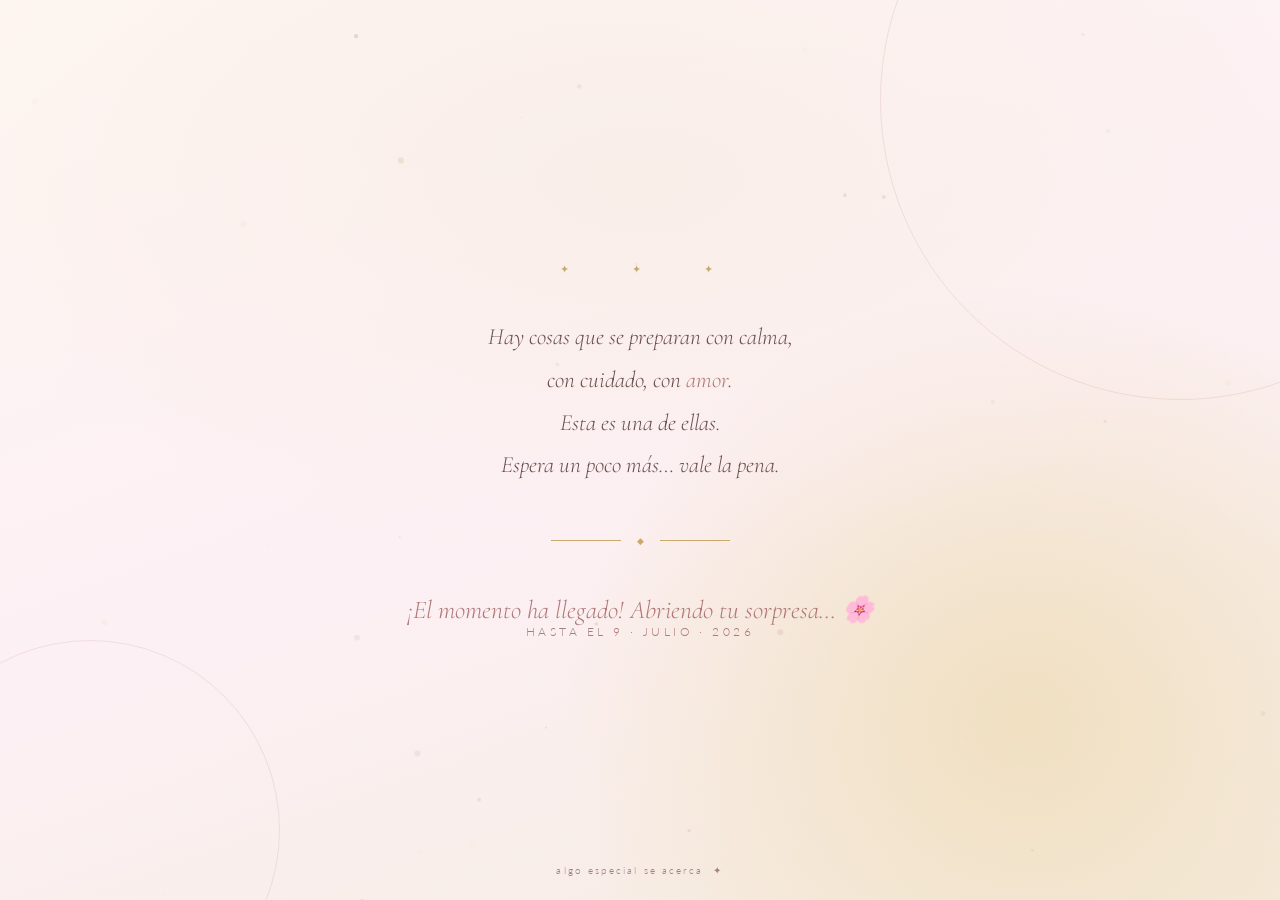
==== index.html @ 158ffb10 "fix: resolve merge conflict, keep new index" ====
<!DOCTYPE html>
<html lang="es">
<head>
  <meta charset="UTF-8"/>
  <meta name="viewport" content="width=device-width, initial-scale=1.0"/>
  <title>Pronto... 🌸</title>
  <link rel="icon" href="data:image/svg+xml,<svg xmlns='http://www.w3.org/2000/svg' viewBox='0 0 100 100'><text y='.9em' font-size='90'>🌸</text></svg>"/>
  <link href="https://fonts.googleapis.com/css2?family=Cormorant+Garamond:ital,wght@0,300;0,400;1,300;1,400&family=Playfair+Display:ital,wght@0,400;0,700;1,400&family=Lato:wght@300;400&display=swap" rel="stylesheet"/>
  <style>
    :root {
      --rose:      #d4a5a5;
      --rose-deep: #b07878;
      --gold:      #c9a96e;
      --gold-light:#f0dfc0;
      --cream:     #fdf8f2;
      --text-dark: #2c1f1f;
      --text-mid:  #6b4f4f;
      --text-soft: #a08080;
    }

    *, *::before, *::after { box-sizing: border-box; margin: 0; padding: 0; }
    html { font-size: 16px; }

    body {
      min-height: 100vh;
      display: flex;
      flex-direction: column;
      align-items: center;
      justify-content: center;
      background:
        radial-gradient(ellipse 80% 60% at 50% 20%, #f9eee8 0%, transparent 70%),
        radial-gradient(ellipse 60% 80% at 80% 80%, #f0dfc0 0%, transparent 60%),
        linear-gradient(160deg, #fdf6f0 0%, #fdf0f5 50%, #f5ece0 100%);
      font-family: 'Lato', sans-serif;
      font-weight: 300;
      overflow: hidden;
      position: relative;
    }

    /* ── Canvas partículas ── */
    #canvas-bg {
      position: fixed;
      inset: 0;
      pointer-events: none;
      z-index: 0;
      opacity: 0.5;
    }

    /* ── Pétalos ── */
    #petals {
      position: fixed;
      inset: 0;
      pointer-events: none;
      overflow: hidden;
      z-index: 1;
    }
    .petal {
      position: absolute;
      top: -60px;
      animation: petalFall linear infinite;
      opacity: 0;
    }
    @keyframes petalFall {
      0%   { transform: translateY(0) rotate(0deg) scale(1);   opacity: 0; }
      10%  { opacity: 0.6; }
      90%  { opacity: 0.4; }
      100% { transform: translateY(110vh) rotate(540deg) scale(0.5); opacity: 0; }
    }

    /* ── Anillos decorativos ── */
    .ring {
      position: fixed;
      border-radius: 50%;
      border: 1px solid rgba(212,165,165,0.25);
      pointer-events: none;
      z-index: 1;
    }
    .ring-a { width:600px; height:600px; top:-200px; right:-200px; animation: ringDrift 9s ease-in-out infinite; }
    .ring-b { width:380px; height:380px; bottom:-120px; left:-100px; animation: ringDrift 7s ease-in-out 1s infinite reverse; }
    @keyframes ringDrift {
      0%,100% { transform: translate(0,0); }
      50%      { transform: translate(18px,-18px); }
    }

    /* ── Contenido central ── */
    .center {
      position: relative;
      z-index: 2;
      text-align: center;
      padding: 2rem;
      max-width: 680px;
    }

    /* Ornamento superior */
    .ornament {
      font-size: 0.7rem;
      letter-spacing: 0.5rem;
      color: var(--gold);
      margin-bottom: 2.5rem;
      animation: fadeUp 1s ease 0.3s both;
    }

    /* Frase introductoria */
    .intro-text {
      font-family: 'Cormorant Garamond', serif;
      font-style: italic;
      font-size: clamp(1.1rem, 2.8vw, 1.45rem);
      color: var(--text-mid);
      line-height: 1.85;
      margin-bottom: 3rem;
      animation: fadeUp 1s ease 0.6s both;
    }
    .intro-text em {
      color: var(--rose-deep);
      font-style: italic;
    }

    /* Divider */
    .divider {
      display: flex;
      align-items: center;
      justify-content: center;
      gap: 1rem;
      margin-bottom: 3rem;
      animation: fadeUp 1s ease 0.9s both;
    }
    .divider .line { display:block; width:70px; height:1px; background:var(--gold); }
    .divider .gem  { color:var(--gold); font-size:0.55rem; }

    /* Contador */
    .countdown-grid {
      display: flex;
      justify-content: center;
      gap: clamp(0.8rem, 3vw, 2rem);
      margin-bottom: 2.5rem;
      animation: fadeUp 1s ease 1s both;
      flex-wrap: wrap;
    }

    .unit {
      display: flex;
      flex-direction: column;
      align-items: center;
      gap: 0.4rem;
    }

    .unit-box {
      background: white;
      border: 1px solid rgba(212,165,165,0.4);
      border-radius: 14px;
      padding: clamp(0.8rem, 2vw, 1.2rem) clamp(1rem, 2.5vw, 1.6rem);
      min-width: clamp(70px, 14vw, 100px);
      box-shadow: 0 8px 32px rgba(180,120,100,0.1);
      position: relative;
      overflow: hidden;
    }
    .unit-box::before {
      content: '';
      position: absolute;
      inset: 0;
      background: linear-gradient(160deg, rgba(255,255,255,0.8) 0%, rgba(245,230,220,0.3) 100%);
    }

    .unit-num {
      font-family: 'Playfair Display', serif;
      font-size: clamp(2rem, 5vw, 3.2rem);
      font-weight: 700;
      color: var(--text-dark);
      line-height: 1;
      position: relative;
      z-index: 1;
      transition: transform 0.2s ease;
    }
    .unit-num.tick {
      animation: numTick 0.25s cubic-bezier(0.175,0.885,0.32,1.275);
    }
    @keyframes numTick {
      0%   { transform: translateY(-8px); opacity: 0.4; }
      100% { transform: translateY(0);    opacity: 1; }
    }

    .unit-label {
      font-size: 0.62rem;
      letter-spacing: 0.22em;
      text-transform: uppercase;
      color: var(--text-soft);
    }

    /* Separador : */
    .sep {
      font-family: 'Playfair Display', serif;
      font-size: 2.5rem;
      color: var(--rose);
      align-self: flex-start;
      padding-top: clamp(0.8rem, 2vw, 1.1rem);
      animation: sepPulse 1s ease-in-out infinite;
    }
    @keyframes sepPulse {
      0%,100% { opacity: 1; }
      50%      { opacity: 0.25; }
    }

    /* Fecha destino */
    .target-date {
      font-family: 'Lato', sans-serif;
      font-size: 0.72rem;
      letter-spacing: 0.3em;
      text-transform: uppercase;
      color: var(--text-soft);
      animation: fadeUp 1s ease 1.2s both;
    }
    .target-date span {
      color: var(--rose-deep);
    }

    /* Mensaje cuando llega el día */
    .arrived-msg {
      display: none;
      font-family: 'Cormorant Garamond', serif;
      font-size: 1.6rem;
      font-style: italic;
      color: var(--rose-deep);
      animation: fadeUp 0.8s ease both;
    }

    @keyframes fadeUp {
      from { opacity: 0; transform: translateY(24px); }
      to   { opacity: 1; transform: translateY(0); }
    }

    /* Footer mínimo */
    .page-footer {
      position: fixed;
      bottom: 1.5rem;
      left: 0; right: 0;
      text-align: center;
      font-size: 0.65rem;
      letter-spacing: 0.2em;
      color: var(--text-soft);
      z-index: 2;
    }
  </style>
</head>
<body>

  <canvas id="canvas-bg"></canvas>
  <div id="petals"></div>
  <div class="ring ring-a"></div>
  <div class="ring ring-b"></div>

  <div class="center">
    <p class="ornament">✦ &nbsp; &nbsp; ✦ &nbsp; &nbsp; ✦</p>

    <p class="intro-text">
      Hay cosas que se preparan con calma,<br/>
      con cuidado, con <em>amor</em>.<br/>
      Esta es una de ellas.<br/>
      Espera un poco más… vale la pena.
    </p>

    <div class="divider">
      <span class="line"></span>
      <span class="gem">◆</span>
      <span class="line"></span>
    </div>

    <div class="countdown-grid" id="countdownGrid">
      <div class="unit">
        <div class="unit-box"><div class="unit-num" id="cd-days">--</div></div>
        <span class="unit-label">Días</span>
      </div>
      <span class="sep">:</span>
      <div class="unit">
        <div class="unit-box"><div class="unit-num" id="cd-hours">--</div></div>
        <span class="unit-label">Horas</span>
      </div>
      <span class="sep">:</span>
      <div class="unit">
        <div class="unit-box"><div class="unit-num" id="cd-mins">--</div></div>
        <span class="unit-label">Minutos</span>
      </div>
      <span class="sep">:</span>
      <div class="unit">
        <div class="unit-box"><div class="unit-num" id="cd-secs">--</div></div>
        <span class="unit-label">Segundos</span>
      </div>
    </div>

    <p class="arrived-msg" id="arrivedMsg">
      ¡El momento ha llegado! Abriendo tu sorpresa… 🌸
    </p>

    <p class="target-date">Hasta el <span>9 · Julio · 2026</span></p>
  </div>

  <p class="page-footer">algo especial se acerca &nbsp;✦</p>

  <script>
    // ── Partículas canvas ──
    (function() {
      const c = document.getElementById('canvas-bg');
      const ctx = c.getContext('2d');
      let W, H, pts = [];
      function resize() { W = c.width = innerWidth; H = c.height = innerHeight; }
      resize();
      window.addEventListener('resize', resize);
      const cols = ['#d4a5a5','#c9a96e','#f5e6e6','#f0dfc0','#b07878'];
      for (let i = 0; i < 70; i++) pts.push({
        x: Math.random()*1920, y: Math.random()*1080,
        r: 1+Math.random()*2.5, dx:(Math.random()-.5)*.35, dy:(Math.random()-.5)*.35,
        a: .15+Math.random()*.4, col: cols[Math.floor(Math.random()*cols.length)]
      });
      function draw() {
        ctx.clearRect(0,0,W,H);
        pts.forEach(p => {
          ctx.beginPath(); ctx.arc(p.x,p.y,p.r,0,Math.PI*2);
          ctx.fillStyle=p.col; ctx.globalAlpha=p.a; ctx.fill();
          p.x+=p.dx; p.y+=p.dy;
          if(p.x<0||p.x>W) p.dx*=-1;
          if(p.y<0||p.y>H) p.dy*=-1;
        });
        ctx.globalAlpha=1;
        requestAnimationFrame(draw);
      }
      draw();
    })();

    // ── Pétalos ──
    (function() {
      const emojis = ['🌸','🌺','✿','❀','🌷','💮'];
      const cont = document.getElementById('petals');
      function spawn() {
        const el = document.createElement('span');
        el.className = 'petal';
        el.textContent = emojis[Math.floor(Math.random()*emojis.length)];
        el.style.left = Math.random()*100+'vw';
        el.style.fontSize = (.7+Math.random()*1.1)+'rem';
        const dur = 7+Math.random()*7;
        el.style.animationDuration = dur+'s';
        el.style.animationDelay = Math.random()*3+'s';
        cont.appendChild(el);
        setTimeout(()=>el.remove(),(dur+3)*1000);
      }
      for(let i=0;i<10;i++) setTimeout(spawn, i*400);
      setInterval(spawn, 1100);
    })();

    // ── Countdown ──
    const TARGET = new Date('2026-07-09T00:00:00');

    function pad(n) { return String(n).padStart(2,'0'); }

    function tick(id, val) {
      const el = document.getElementById(id);
      const newVal = pad(val);
      if (el.textContent !== newVal) {
        el.textContent = newVal;
        el.classList.remove('tick');
        void el.offsetWidth; // reflow
        el.classList.add('tick');
      }
    }

    function updateCountdown() {
      const now  = new Date();
      const diff = TARGET - now;

      if (diff <= 0) {
        // ¡Llegó el día! Mostrar mensaje y redirigir
        document.getElementById('countdownGrid').style.display = 'none';
        const msg = document.getElementById('arrivedMsg');
        msg.style.display = 'block';
        setTimeout(() => {
          window.location.href = 'index.html';
        }, 2800);
        return;
      }

      const days  = Math.floor(diff / 86400000);
      const hours = Math.floor((diff % 86400000) / 3600000);
      const mins  = Math.floor((diff % 3600000) / 60000);
      const secs  = Math.floor((diff % 60000) / 1000);

      tick('cd-days',  days);
      tick('cd-hours', hours);
      tick('cd-mins',  mins);
      tick('cd-secs',  secs);
    }

    updateCountdown();
    setInterval(updateCountdown, 1000);
  </script>
</body>
</html>
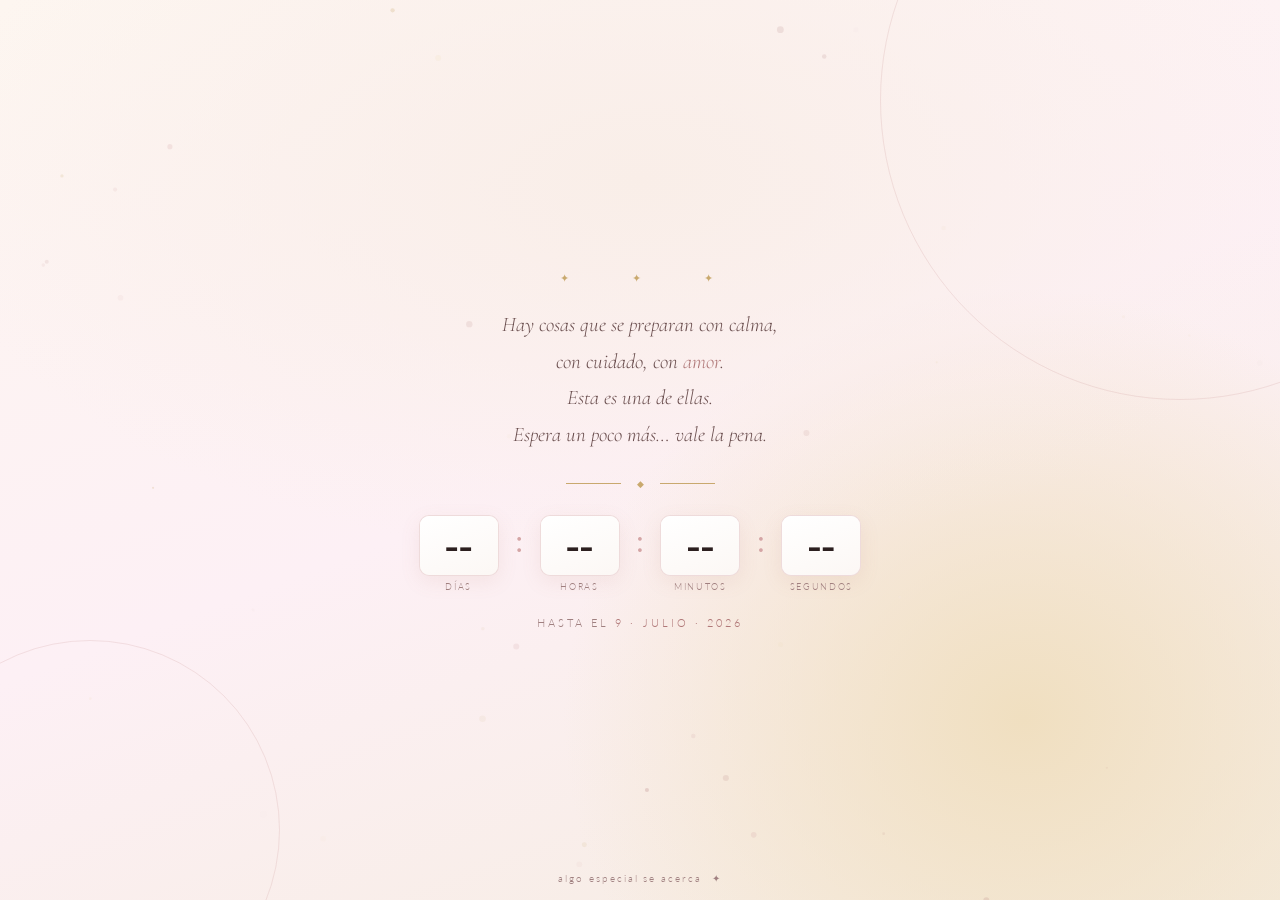
==== commit 9df727ca: "Todo correcto, resetamos contador hasta ese dia" ====
--- a/index.html
+++ b/index.html
@@ -82,13 +82,154 @@
       50%      { transform: translate(18px,-18px); }
     }
 
+    /* ── Overlay de transición delicada ── */
+    #transition-overlay {
+      position: fixed;
+      inset: 0;
+      z-index: 999;
+      pointer-events: none;
+      display: flex;
+      align-items: center;
+      justify-content: center;
+    }
+
+    /* Pétalos flotantes que caen suavemente al inicio */
+    #transition-overlay .soft-petals {
+      position: absolute;
+      inset: 0;
+      pointer-events: none;
+    }
+    .soft-petal {
+      position: absolute;
+      top: -40px;
+      opacity: 0;
+      animation: softDrift ease-in-out forwards;
+    }
+    @keyframes softDrift {
+      0%   { transform: translateY(0) translateX(0) rotate(0deg);   opacity: 0; }
+      15%  { opacity: 0.9; }
+      85%  { opacity: 0.6; }
+      100% { transform: translateY(105vh) translateX(var(--sx)) rotate(var(--sr)); opacity: 0; }
+    }
+
+    /* Velo que se abre desde el centro como una cortina */
+    #transition-overlay .veil-left,
+    #transition-overlay .veil-right {
+      position: absolute;
+      top: 0; bottom: 0;
+      width: 50%;
+      background: linear-gradient(160deg, #fdf6f0, #fdf0f5 60%, #f5ece0);
+      opacity: 0;
+      transition: none;
+    }
+    #transition-overlay .veil-left  { left: 0;   transform-origin: left center; }
+    #transition-overlay .veil-right { right: 0;  transform-origin: right center; }
+
+    #transition-overlay .veil-left.open {
+      animation: veilSlideIn 1.4s cubic-bezier(0.16, 1, 0.3, 1) forwards;
+    }
+    #transition-overlay .veil-right.open {
+      animation: veilSlideIn 1.4s cubic-bezier(0.16, 1, 0.3, 1) forwards;
+    }
+    @keyframes veilSlideIn {
+      0%   { opacity: 0; transform: scaleX(0); }
+      10%  { opacity: 1; }
+      100% { opacity: 1; transform: scaleX(1); }
+    }
+
+    /* Texto centrado sobre el velo */
+    #transition-overlay .veil-text {
+      position: absolute;
+      inset: 0;
+      display: flex;
+      flex-direction: column;
+      align-items: center;
+      justify-content: center;
+      gap: 1rem;
+      opacity: 0;
+      pointer-events: none;
+    }
+    #transition-overlay .veil-text.show {
+      animation: gentleFadeIn 1.2s ease forwards;
+    }
+    @keyframes gentleFadeIn {
+      0%   { opacity: 0; transform: translateY(12px); }
+      100% { opacity: 1; transform: translateY(0); }
+    }
+
+    .veil-text .vt-line1 {
+      font-family: 'Playfair Display', serif;
+      font-style: italic;
+      font-size: clamp(1.4rem, 4.5vw, 2.2rem);
+      color: var(--rose-deep);
+      letter-spacing: 0.02em;
+    }
+    .veil-text .vt-divider {
+      width: 50px; height: 1px;
+      background: linear-gradient(to right, transparent, var(--gold), transparent);
+    }
+    .veil-text .vt-line2 {
+      font-family: 'Lato', sans-serif;
+      font-weight: 300;
+      font-size: 0.68rem;
+      letter-spacing: 0.38em;
+      text-transform: uppercase;
+      color: var(--text-soft);
+    }
+    .veil-text .vt-icon {
+      font-size: 1.6rem;
+      animation: iconFloat 2s ease-in-out infinite;
+    }
+    @keyframes iconFloat {
+      0%, 100% { transform: translateY(0); }
+      50%       { transform: translateY(-6px); }
+    }
+
+    /* Mensaje "¡Llegó tu día!" — dentro del .center, reemplaza el contador */
+    .arrived-msg {
+      display: none;
+      flex-direction: column;
+      align-items: center;
+      gap: 0.6rem;
+    }
+    .arrived-msg.show {
+      display: flex;
+    }
+    .arrived-line1 {
+      font-family: 'Playfair Display', serif;
+      font-style: italic;
+      font-size: clamp(1.5rem, 5vw, 2.2rem);
+      color: var(--rose-deep);
+      opacity: 0;
+      animation: riseIn 1.1s cubic-bezier(0.16,1,0.3,1) 0.1s forwards;
+    }
+    .arrived-line2 {
+      font-family: 'Cormorant Garamond', serif;
+      font-style: italic;
+      font-size: clamp(0.95rem, 2.5vw, 1.15rem);
+      color: var(--text-soft);
+      letter-spacing: 0.08em;
+      opacity: 0;
+      animation: riseIn 1.1s cubic-bezier(0.16,1,0.3,1) 0.45s forwards;
+    }
+    .arrived-icon {
+      font-size: 1.8rem;
+      opacity: 0;
+      animation: riseIn 1s ease 0.7s forwards, iconFloat 2.5s ease 1.7s infinite;
+    }
+    @keyframes riseIn {
+      from { opacity: 0; transform: translateY(14px); }
+      to   { opacity: 1; transform: translateY(0); }
+    }
+
     /* ── Contenido central ── */
     .center {
       position: relative;
       z-index: 2;
       text-align: center;
-      padding: 2rem;
+      padding: 1.2rem 1.5rem;
       max-width: 680px;
+      width: 100%;
     }
 
     /* Ornamento superior */
@@ -96,7 +237,7 @@
       font-size: 0.7rem;
       letter-spacing: 0.5rem;
       color: var(--gold);
-      margin-bottom: 2.5rem;
+      margin-bottom: 1.4rem;
       animation: fadeUp 1s ease 0.3s both;
     }
 
@@ -104,16 +245,13 @@
     .intro-text {
       font-family: 'Cormorant Garamond', serif;
       font-style: italic;
-      font-size: clamp(1.1rem, 2.8vw, 1.45rem);
+      font-size: clamp(1rem, 2.5vw, 1.3rem);
       color: var(--text-mid);
-      line-height: 1.85;
-      margin-bottom: 3rem;
+      line-height: 1.75;
+      margin-bottom: 1.6rem;
       animation: fadeUp 1s ease 0.6s both;
     }
-    .intro-text em {
-      color: var(--rose-deep);
-      font-style: italic;
-    }
+    .intro-text em { color: var(--rose-deep); }
 
     /* Divider */
     .divider {
@@ -121,36 +259,36 @@
       align-items: center;
       justify-content: center;
       gap: 1rem;
-      margin-bottom: 3rem;
+      margin-bottom: 1.6rem;
       animation: fadeUp 1s ease 0.9s both;
     }
-    .divider .line { display:block; width:70px; height:1px; background:var(--gold); }
+    .divider .line { display:block; width:55px; height:1px; background:var(--gold); }
     .divider .gem  { color:var(--gold); font-size:0.55rem; }
 
     /* Contador */
     .countdown-grid {
       display: flex;
       justify-content: center;
-      gap: clamp(0.8rem, 3vw, 2rem);
-      margin-bottom: 2.5rem;
+      gap: clamp(0.4rem, 2vw, 1rem);
+      margin-bottom: 1.5rem;
       animation: fadeUp 1s ease 1s both;
-      flex-wrap: wrap;
+      flex-wrap: nowrap;
     }
 
     .unit {
       display: flex;
       flex-direction: column;
       align-items: center;
-      gap: 0.4rem;
+      gap: 0.3rem;
     }
 
     .unit-box {
       background: white;
       border: 1px solid rgba(212,165,165,0.4);
-      border-radius: 14px;
-      padding: clamp(0.8rem, 2vw, 1.2rem) clamp(1rem, 2.5vw, 1.6rem);
-      min-width: clamp(70px, 14vw, 100px);
-      box-shadow: 0 8px 32px rgba(180,120,100,0.1);
+      border-radius: 10px;
+      padding: 0.55rem 0.6rem;
+      min-width: clamp(54px, 18vw, 80px);
+      box-shadow: 0 6px 20px rgba(180,120,100,0.1);
       position: relative;
       overflow: hidden;
     }
@@ -163,25 +301,24 @@
 
     .unit-num {
       font-family: 'Playfair Display', serif;
-      font-size: clamp(2rem, 5vw, 3.2rem);
+      font-size: clamp(1.5rem, 5.5vw, 2.6rem);
       font-weight: 700;
       color: var(--text-dark);
       line-height: 1;
       position: relative;
       z-index: 1;
-      transition: transform 0.2s ease;
     }
     .unit-num.tick {
       animation: numTick 0.25s cubic-bezier(0.175,0.885,0.32,1.275);
     }
     @keyframes numTick {
-      0%   { transform: translateY(-8px); opacity: 0.4; }
+      0%   { transform: translateY(-6px); opacity: 0.4; }
       100% { transform: translateY(0);    opacity: 1; }
     }
 
     .unit-label {
-      font-size: 0.62rem;
-      letter-spacing: 0.22em;
+      font-size: 0.58rem;
+      letter-spacing: 0.18em;
       text-transform: uppercase;
       color: var(--text-soft);
     }
@@ -189,10 +326,10 @@
     /* Separador : */
     .sep {
       font-family: 'Playfair Display', serif;
-      font-size: 2.5rem;
+      font-size: clamp(1.4rem, 4vw, 2rem);
       color: var(--rose);
       align-self: flex-start;
-      padding-top: clamp(0.8rem, 2vw, 1.1rem);
+      padding-top: 0.5rem;
       animation: sepPulse 1s ease-in-out infinite;
     }
     @keyframes sepPulse {
@@ -203,24 +340,23 @@
     /* Fecha destino */
     .target-date {
       font-family: 'Lato', sans-serif;
-      font-size: 0.72rem;
-      letter-spacing: 0.3em;
+      font-size: 0.68rem;
+      letter-spacing: 0.28em;
       text-transform: uppercase;
       color: var(--text-soft);
       animation: fadeUp 1s ease 1.2s both;
     }
-    .target-date span {
-      color: var(--rose-deep);
-    }
+    .target-date span { color: var(--rose-deep); }
 
     /* Mensaje cuando llega el día */
     .arrived-msg {
       display: none;
       font-family: 'Cormorant Garamond', serif;
-      font-size: 1.6rem;
+      font-size: 1.4rem;
       font-style: italic;
       color: var(--rose-deep);
       animation: fadeUp 0.8s ease both;
+      margin-bottom: 1rem;
     }
 
     @keyframes fadeUp {
@@ -231,13 +367,21 @@
     /* Footer mínimo */
     .page-footer {
       position: fixed;
-      bottom: 1.5rem;
+      bottom: 1rem;
       left: 0; right: 0;
       text-align: center;
-      font-size: 0.65rem;
+      font-size: 0.62rem;
       letter-spacing: 0.2em;
       color: var(--text-soft);
       z-index: 2;
+    }
+
+    /* ── Responsive celular ── */
+    @media (max-height: 700px) {
+      .ornament      { margin-bottom: 0.8rem; }
+      .intro-text    { margin-bottom: 1rem; font-size: 0.95rem; line-height: 1.6; }
+      .divider       { margin-bottom: 1rem; }
+      .countdown-grid{ margin-bottom: 1rem; }
     }
   </style>
 </head>
@@ -247,6 +391,19 @@
   <div id="petals"></div>
   <div class="ring ring-a"></div>
   <div class="ring ring-b"></div>
+
+  <!-- Overlay de transición delicada -->
+  <div id="transition-overlay">
+    <div class="soft-petals" id="softPetals"></div>
+    <div class="veil-left"  id="veilLeft"></div>
+    <div class="veil-right" id="veilRight"></div>
+    <div class="veil-text"  id="veilText">
+      <span class="vt-icon">🌸</span>
+      <p class="vt-line1">¡Llegó tu día, Samantha!</p>
+      <div class="vt-divider"></div>
+      <p class="vt-line2">abriendo tu regalo</p>
+    </div>
+  </div>
 
   <div class="center">
     <p class="ornament">✦ &nbsp; &nbsp; ✦ &nbsp; &nbsp; ✦</p>
@@ -286,9 +443,11 @@
       </div>
     </div>
 
-    <p class="arrived-msg" id="arrivedMsg">
-      ¡El momento ha llegado! Abriendo tu sorpresa… 🌸
-    </p>
+    <div class="arrived-msg" id="arrivedMsg">
+      <span class="arrived-icon">🌸</span>
+      <p class="arrived-line1">¡Llegó tu día, Samantha!</p>
+      <p class="arrived-line2">un momento… tu sorpresa se está abriendo</p>
+    </div>
 
     <p class="target-date">Hasta el <span>9 · Julio · 2026</span></p>
   </div>
@@ -345,8 +504,53 @@
       setInterval(spawn, 1100);
     })();
 
+    // ── Transición delicada ──
+    function launchTransition() {
+      const overlay   = document.getElementById('transition-overlay');
+      const petals    = document.getElementById('softPetals');
+      const veilL     = document.getElementById('veilLeft');
+      const veilR     = document.getElementById('veilRight');
+      const veilText  = document.getElementById('veilText');
+      const emojis    = ['🌸','🌺','🌷','❀','💮','✿'];
+
+      overlay.style.pointerEvents = 'all';
+
+      // 1. Pétalos caen suavemente desde arriba (escalonados)
+      for (let i = 0; i < 18; i++) {
+        const el = document.createElement('span');
+        el.className = 'soft-petal';
+        el.textContent = emojis[i % emojis.length];
+        el.style.left = (Math.random() * 100) + 'vw';
+        el.style.fontSize = (0.9 + Math.random() * 1.1) + 'rem';
+        const dur = 2.8 + Math.random() * 2.2;
+        el.style.animationDuration = dur + 's';
+        el.style.animationDelay = (i * 0.12) + 's';
+        el.style.setProperty('--sx', (Math.random() * 60 - 30) + 'px');
+        el.style.setProperty('--sr', (Math.random() * 360) + 'deg');
+        petals.appendChild(el);
+      }
+
+      // 2. Velo entra desde los lados (como cortina) — tras 0.6s
+      setTimeout(() => {
+        veilL.classList.add('open');
+        veilR.classList.add('open');
+      }, 600);
+
+      // 3. Texto aparece suavemente sobre el velo — tras 1.8s
+      setTimeout(() => {
+        veilText.classList.add('show');
+      }, 1800);
+
+      // 4. Redirigir a cumple.html — tras 4s
+      setTimeout(() => {
+        window.location.href = 'cumple.html';
+      }, 4000);
+    }
+
     // ── Countdown ──
-    const TARGET = new Date('2026-07-09T00:00:00');
+    // 9 de julio 2026 · 00:00:00 hora Ecuador (UTC-5) = 05:00:00 UTC
+    
+    const TARGET = new Date('2026-07-09T05:00:00Z');
 
     function pad(n) { return String(n).padStart(2,'0'); }
 
@@ -356,23 +560,39 @@
       if (el.textContent !== newVal) {
         el.textContent = newVal;
         el.classList.remove('tick');
-        void el.offsetWidth; // reflow
+        void el.offsetWidth;
         el.classList.add('tick');
       }
     }
+
+    let triggered = false;
 
     function updateCountdown() {
       const now  = new Date();
       const diff = TARGET - now;
 
-      if (diff <= 0) {
-        // ¡Llegó el día! Mostrar mensaje y redirigir
-        document.getElementById('countdownGrid').style.display = 'none';
-        const msg = document.getElementById('arrivedMsg');
-        msg.style.display = 'block';
+      if (diff <= 0 && !triggered) {
+        triggered = true;
+        clearInterval(timer);
+
+        // Contador se desvanece suavemente
+        const grid = document.getElementById('countdownGrid');
+        const date = document.querySelector('.target-date');
+        grid.style.transition = 'opacity 1.2s ease, transform 1.2s ease';
+        grid.style.opacity    = '0';
+        grid.style.transform  = 'translateY(-10px)';
+        if (date) { date.style.transition = 'opacity 0.8s ease'; date.style.opacity = '0'; }
+
+        // Mensaje aparece con suavidad tras el fade del contador
         setTimeout(() => {
-          window.location.href = 'index.html';
-        }, 2800);
+          grid.style.display = 'none';
+          if (date) date.style.display = 'none';
+          const msg = document.getElementById('arrivedMsg');
+          msg.classList.add('show');
+          // Lanzar transición de pantalla tras leer el mensaje
+          setTimeout(launchTransition, 2200);
+        }, 1000);
+
         return;
       }
 
@@ -388,7 +608,5 @@
     }
 
     updateCountdown();
-    setInterval(updateCountdown, 1000);
+    const timer = setInterval(updateCountdown, 1000);
   </script>
-</body>
-</html>
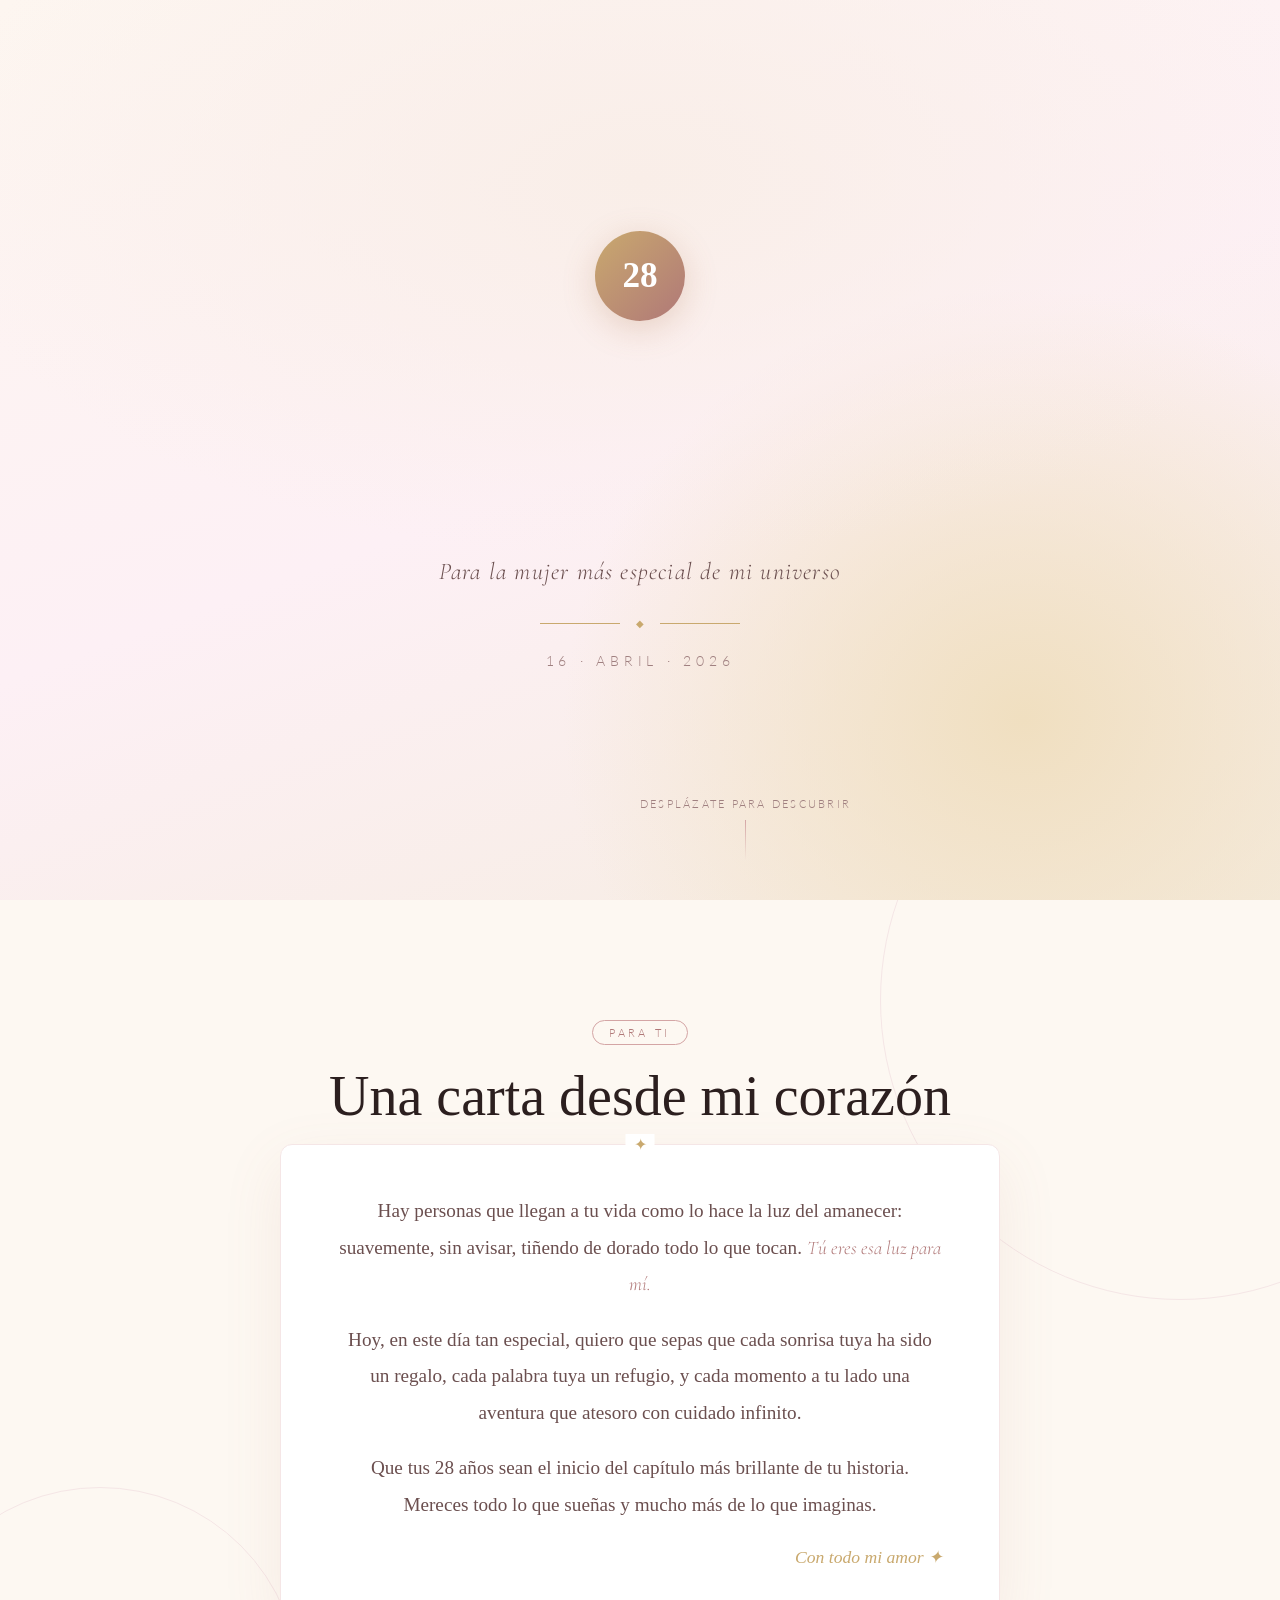
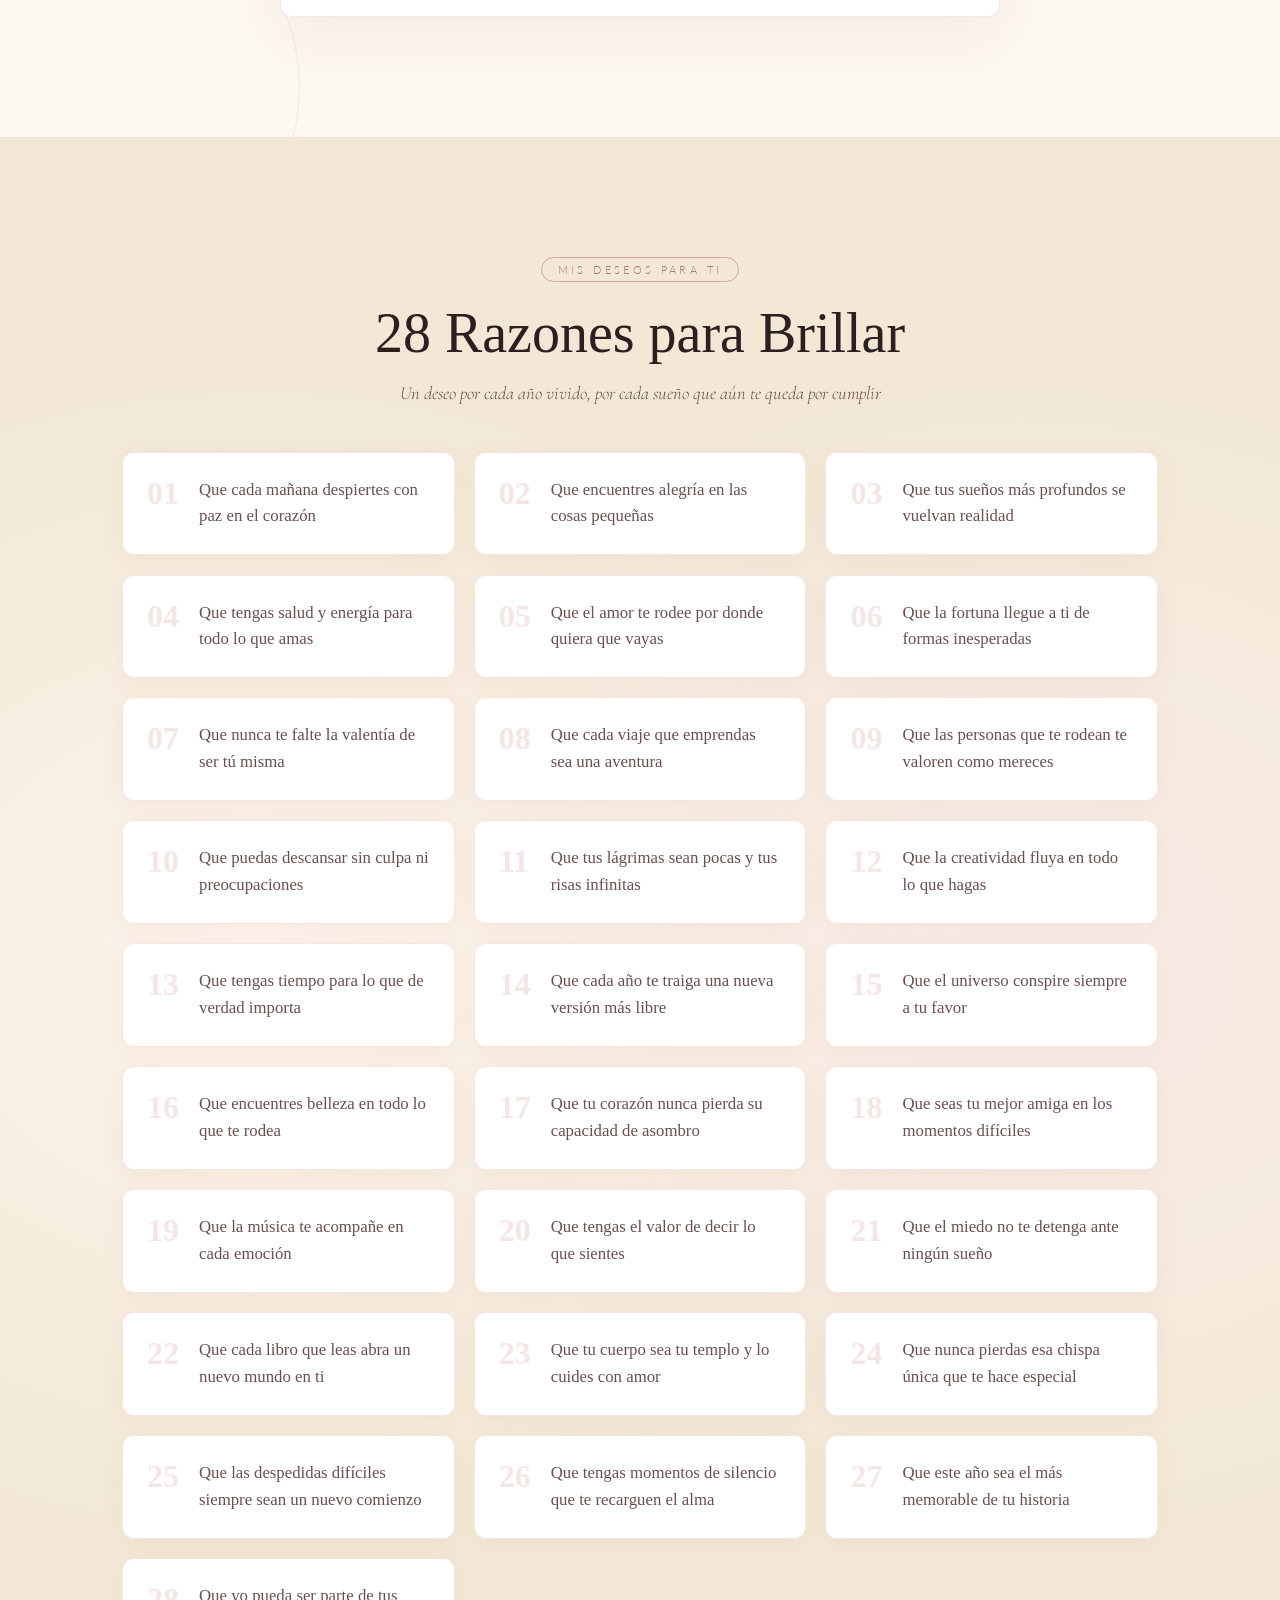
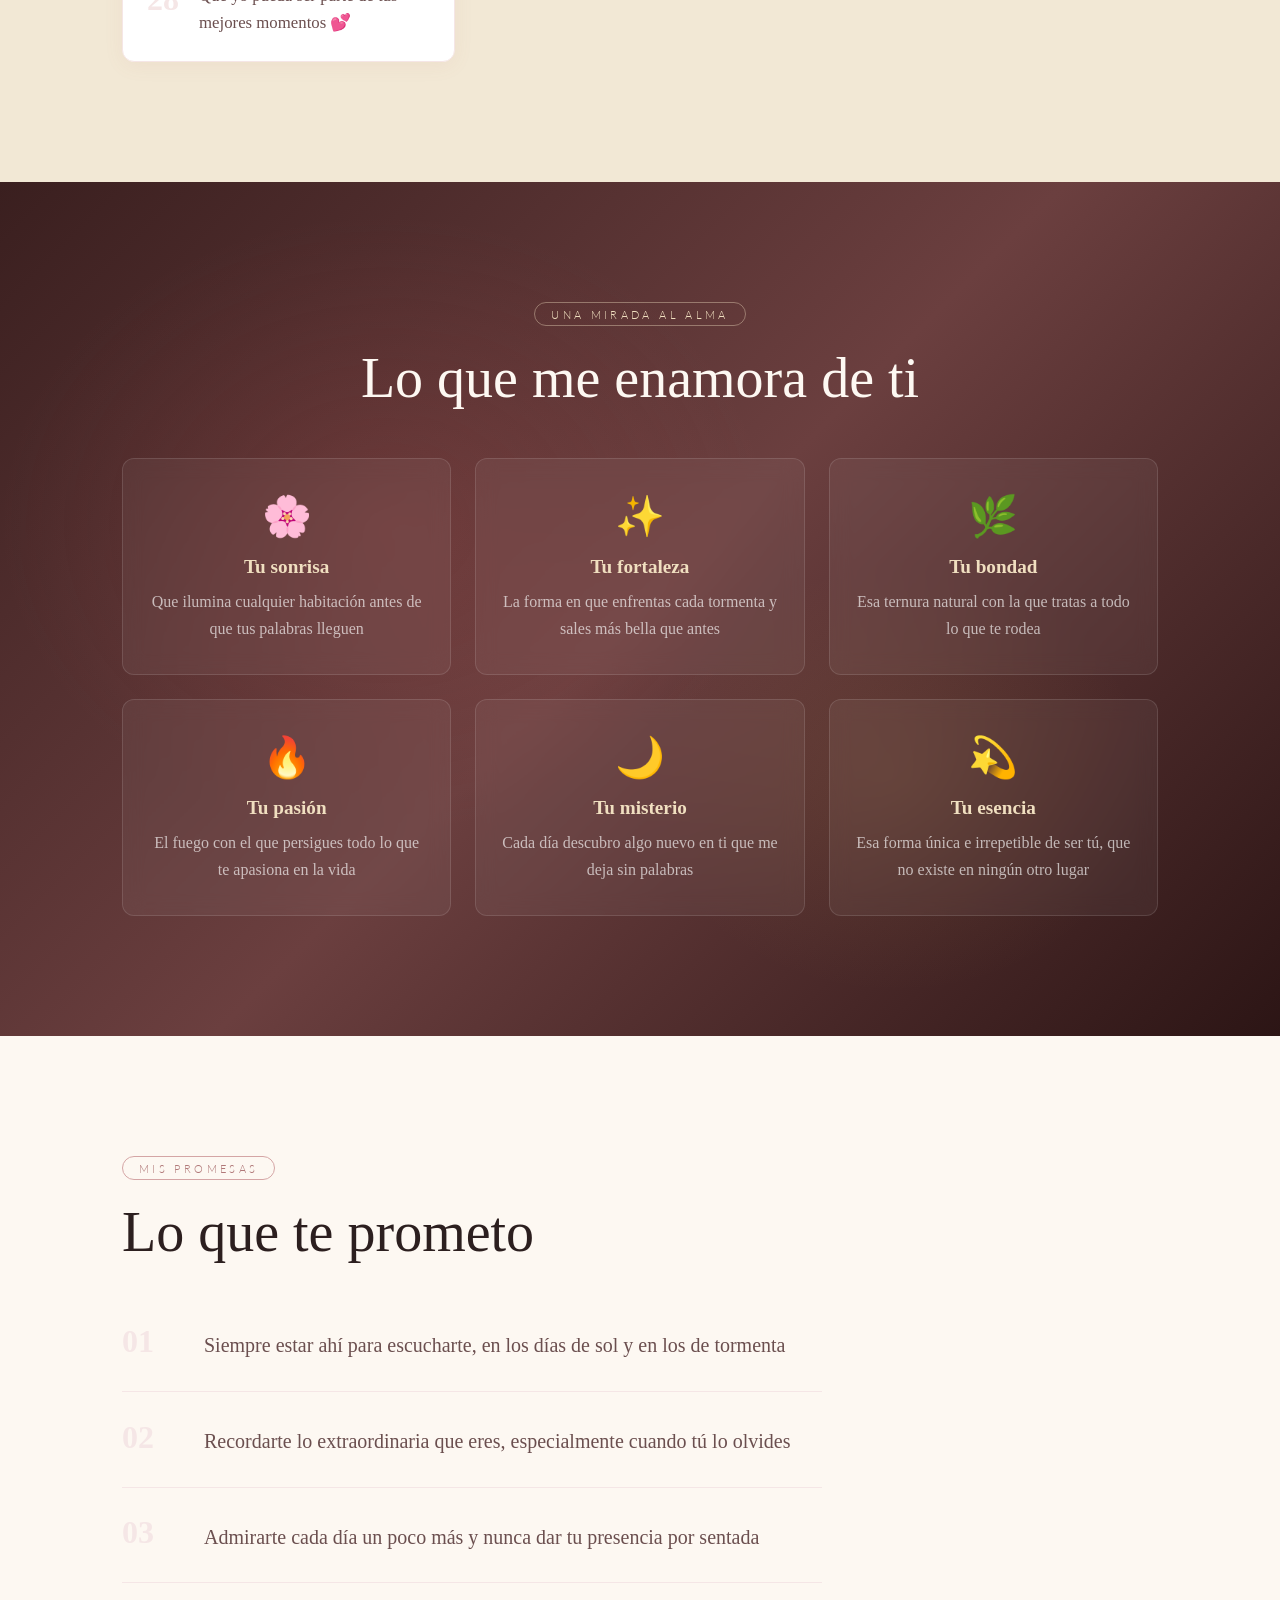
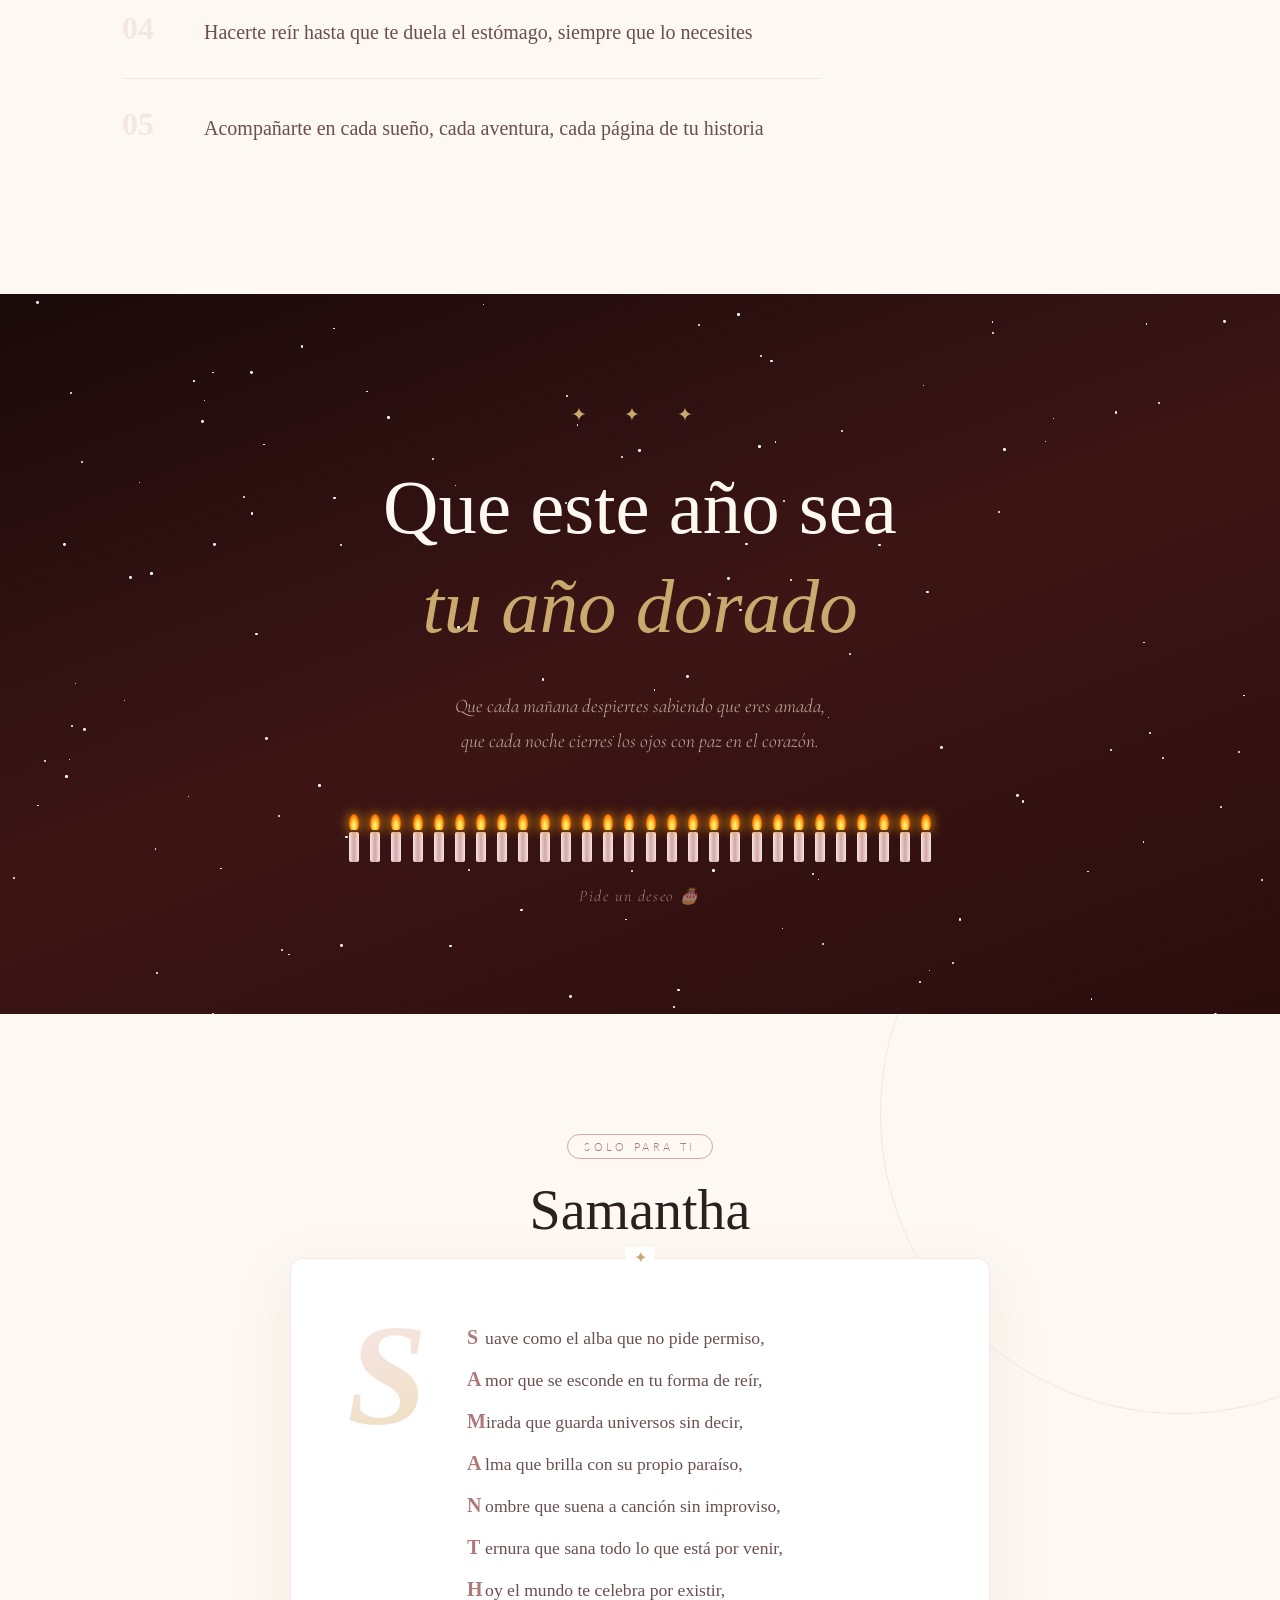
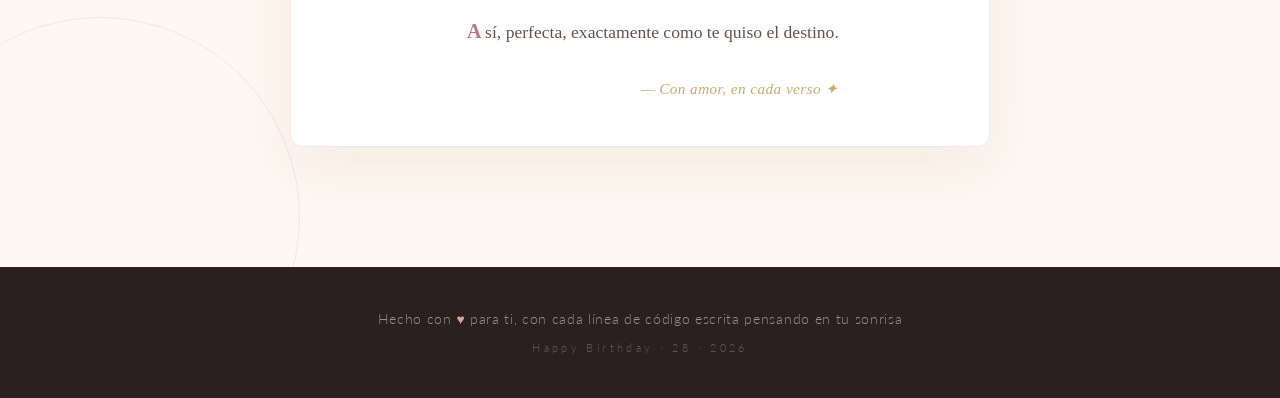
==== commit 81f06523: "Rename cumple.html to index.html" ====
--- a/index.html
+++ b/index.html
@@ -1,612 +1,229 @@
 <!DOCTYPE html>
 <html lang="es">
 <head>
-  <meta charset="UTF-8"/>
+  <meta charset="UTF-8" />
   <meta name="viewport" content="width=device-width, initial-scale=1.0"/>
-  <title>Pronto... 🌸</title>
+  <title>Feliz Cumpleaños ✨</title>
   <link rel="icon" href="data:image/svg+xml,<svg xmlns='http://www.w3.org/2000/svg' viewBox='0 0 100 100'><text y='.9em' font-size='90'>🌸</text></svg>"/>
+  <link rel="stylesheet" href="styles.css" />
   <link href="https://fonts.googleapis.com/css2?family=Cormorant+Garamond:ital,wght@0,300;0,400;1,300;1,400&family=Playfair+Display:ital,wght@0,400;0,700;1,400&family=Lato:wght@300;400&display=swap" rel="stylesheet"/>
-  <style>
-    :root {
-      --rose:      #d4a5a5;
-      --rose-deep: #b07878;
-      --gold:      #c9a96e;
-      --gold-light:#f0dfc0;
-      --cream:     #fdf8f2;
-      --text-dark: #2c1f1f;
-      --text-mid:  #6b4f4f;
-      --text-soft: #a08080;
-    }
-
-    *, *::before, *::after { box-sizing: border-box; margin: 0; padding: 0; }
-    html { font-size: 16px; }
-
-    body {
-      min-height: 100vh;
-      display: flex;
-      flex-direction: column;
-      align-items: center;
-      justify-content: center;
-      background:
-        radial-gradient(ellipse 80% 60% at 50% 20%, #f9eee8 0%, transparent 70%),
-        radial-gradient(ellipse 60% 80% at 80% 80%, #f0dfc0 0%, transparent 60%),
-        linear-gradient(160deg, #fdf6f0 0%, #fdf0f5 50%, #f5ece0 100%);
-      font-family: 'Lato', sans-serif;
-      font-weight: 300;
-      overflow: hidden;
-      position: relative;
-    }
-
-    /* ── Canvas partículas ── */
-    #canvas-bg {
-      position: fixed;
-      inset: 0;
-      pointer-events: none;
-      z-index: 0;
-      opacity: 0.5;
-    }
-
-    /* ── Pétalos ── */
-    #petals {
-      position: fixed;
-      inset: 0;
-      pointer-events: none;
-      overflow: hidden;
-      z-index: 1;
-    }
-    .petal {
-      position: absolute;
-      top: -60px;
-      animation: petalFall linear infinite;
-      opacity: 0;
-    }
-    @keyframes petalFall {
-      0%   { transform: translateY(0) rotate(0deg) scale(1);   opacity: 0; }
-      10%  { opacity: 0.6; }
-      90%  { opacity: 0.4; }
-      100% { transform: translateY(110vh) rotate(540deg) scale(0.5); opacity: 0; }
-    }
-
-    /* ── Anillos decorativos ── */
-    .ring {
-      position: fixed;
-      border-radius: 50%;
-      border: 1px solid rgba(212,165,165,0.25);
-      pointer-events: none;
-      z-index: 1;
-    }
-    .ring-a { width:600px; height:600px; top:-200px; right:-200px; animation: ringDrift 9s ease-in-out infinite; }
-    .ring-b { width:380px; height:380px; bottom:-120px; left:-100px; animation: ringDrift 7s ease-in-out 1s infinite reverse; }
-    @keyframes ringDrift {
-      0%,100% { transform: translate(0,0); }
-      50%      { transform: translate(18px,-18px); }
-    }
-
-    /* ── Overlay de transición delicada ── */
-    #transition-overlay {
-      position: fixed;
-      inset: 0;
-      z-index: 999;
-      pointer-events: none;
-      display: flex;
-      align-items: center;
-      justify-content: center;
-    }
-
-    /* Pétalos flotantes que caen suavemente al inicio */
-    #transition-overlay .soft-petals {
-      position: absolute;
-      inset: 0;
-      pointer-events: none;
-    }
-    .soft-petal {
-      position: absolute;
-      top: -40px;
-      opacity: 0;
-      animation: softDrift ease-in-out forwards;
-    }
-    @keyframes softDrift {
-      0%   { transform: translateY(0) translateX(0) rotate(0deg);   opacity: 0; }
-      15%  { opacity: 0.9; }
-      85%  { opacity: 0.6; }
-      100% { transform: translateY(105vh) translateX(var(--sx)) rotate(var(--sr)); opacity: 0; }
-    }
-
-    /* Velo que se abre desde el centro como una cortina */
-    #transition-overlay .veil-left,
-    #transition-overlay .veil-right {
-      position: absolute;
-      top: 0; bottom: 0;
-      width: 50%;
-      background: linear-gradient(160deg, #fdf6f0, #fdf0f5 60%, #f5ece0);
-      opacity: 0;
-      transition: none;
-    }
-    #transition-overlay .veil-left  { left: 0;   transform-origin: left center; }
-    #transition-overlay .veil-right { right: 0;  transform-origin: right center; }
-
-    #transition-overlay .veil-left.open {
-      animation: veilSlideIn 1.4s cubic-bezier(0.16, 1, 0.3, 1) forwards;
-    }
-    #transition-overlay .veil-right.open {
-      animation: veilSlideIn 1.4s cubic-bezier(0.16, 1, 0.3, 1) forwards;
-    }
-    @keyframes veilSlideIn {
-      0%   { opacity: 0; transform: scaleX(0); }
-      10%  { opacity: 1; }
-      100% { opacity: 1; transform: scaleX(1); }
-    }
-
-    /* Texto centrado sobre el velo */
-    #transition-overlay .veil-text {
-      position: absolute;
-      inset: 0;
-      display: flex;
-      flex-direction: column;
-      align-items: center;
-      justify-content: center;
-      gap: 1rem;
-      opacity: 0;
-      pointer-events: none;
-    }
-    #transition-overlay .veil-text.show {
-      animation: gentleFadeIn 1.2s ease forwards;
-    }
-    @keyframes gentleFadeIn {
-      0%   { opacity: 0; transform: translateY(12px); }
-      100% { opacity: 1; transform: translateY(0); }
-    }
-
-    .veil-text .vt-line1 {
-      font-family: 'Playfair Display', serif;
-      font-style: italic;
-      font-size: clamp(1.4rem, 4.5vw, 2.2rem);
-      color: var(--rose-deep);
-      letter-spacing: 0.02em;
-    }
-    .veil-text .vt-divider {
-      width: 50px; height: 1px;
-      background: linear-gradient(to right, transparent, var(--gold), transparent);
-    }
-    .veil-text .vt-line2 {
-      font-family: 'Lato', sans-serif;
-      font-weight: 300;
-      font-size: 0.68rem;
-      letter-spacing: 0.38em;
-      text-transform: uppercase;
-      color: var(--text-soft);
-    }
-    .veil-text .vt-icon {
-      font-size: 1.6rem;
-      animation: iconFloat 2s ease-in-out infinite;
-    }
-    @keyframes iconFloat {
-      0%, 100% { transform: translateY(0); }
-      50%       { transform: translateY(-6px); }
-    }
-
-    /* Mensaje "¡Llegó tu día!" — dentro del .center, reemplaza el contador */
-    .arrived-msg {
-      display: none;
-      flex-direction: column;
-      align-items: center;
-      gap: 0.6rem;
-    }
-    .arrived-msg.show {
-      display: flex;
-    }
-    .arrived-line1 {
-      font-family: 'Playfair Display', serif;
-      font-style: italic;
-      font-size: clamp(1.5rem, 5vw, 2.2rem);
-      color: var(--rose-deep);
-      opacity: 0;
-      animation: riseIn 1.1s cubic-bezier(0.16,1,0.3,1) 0.1s forwards;
-    }
-    .arrived-line2 {
-      font-family: 'Cormorant Garamond', serif;
-      font-style: italic;
-      font-size: clamp(0.95rem, 2.5vw, 1.15rem);
-      color: var(--text-soft);
-      letter-spacing: 0.08em;
-      opacity: 0;
-      animation: riseIn 1.1s cubic-bezier(0.16,1,0.3,1) 0.45s forwards;
-    }
-    .arrived-icon {
-      font-size: 1.8rem;
-      opacity: 0;
-      animation: riseIn 1s ease 0.7s forwards, iconFloat 2.5s ease 1.7s infinite;
-    }
-    @keyframes riseIn {
-      from { opacity: 0; transform: translateY(14px); }
-      to   { opacity: 1; transform: translateY(0); }
-    }
-
-    /* ── Contenido central ── */
-    .center {
-      position: relative;
-      z-index: 2;
-      text-align: center;
-      padding: 1.2rem 1.5rem;
-      max-width: 680px;
-      width: 100%;
-    }
-
-    /* Ornamento superior */
-    .ornament {
-      font-size: 0.7rem;
-      letter-spacing: 0.5rem;
-      color: var(--gold);
-      margin-bottom: 1.4rem;
-      animation: fadeUp 1s ease 0.3s both;
-    }
-
-    /* Frase introductoria */
-    .intro-text {
-      font-family: 'Cormorant Garamond', serif;
-      font-style: italic;
-      font-size: clamp(1rem, 2.5vw, 1.3rem);
-      color: var(--text-mid);
-      line-height: 1.75;
-      margin-bottom: 1.6rem;
-      animation: fadeUp 1s ease 0.6s both;
-    }
-    .intro-text em { color: var(--rose-deep); }
-
-    /* Divider */
-    .divider {
-      display: flex;
-      align-items: center;
-      justify-content: center;
-      gap: 1rem;
-      margin-bottom: 1.6rem;
-      animation: fadeUp 1s ease 0.9s both;
-    }
-    .divider .line { display:block; width:55px; height:1px; background:var(--gold); }
-    .divider .gem  { color:var(--gold); font-size:0.55rem; }
-
-    /* Contador */
-    .countdown-grid {
-      display: flex;
-      justify-content: center;
-      gap: clamp(0.4rem, 2vw, 1rem);
-      margin-bottom: 1.5rem;
-      animation: fadeUp 1s ease 1s both;
-      flex-wrap: nowrap;
-    }
-
-    .unit {
-      display: flex;
-      flex-direction: column;
-      align-items: center;
-      gap: 0.3rem;
-    }
-
-    .unit-box {
-      background: white;
-      border: 1px solid rgba(212,165,165,0.4);
-      border-radius: 10px;
-      padding: 0.55rem 0.6rem;
-      min-width: clamp(54px, 18vw, 80px);
-      box-shadow: 0 6px 20px rgba(180,120,100,0.1);
-      position: relative;
-      overflow: hidden;
-    }
-    .unit-box::before {
-      content: '';
-      position: absolute;
-      inset: 0;
-      background: linear-gradient(160deg, rgba(255,255,255,0.8) 0%, rgba(245,230,220,0.3) 100%);
-    }
-
-    .unit-num {
-      font-family: 'Playfair Display', serif;
-      font-size: clamp(1.5rem, 5.5vw, 2.6rem);
-      font-weight: 700;
-      color: var(--text-dark);
-      line-height: 1;
-      position: relative;
-      z-index: 1;
-    }
-    .unit-num.tick {
-      animation: numTick 0.25s cubic-bezier(0.175,0.885,0.32,1.275);
-    }
-    @keyframes numTick {
-      0%   { transform: translateY(-6px); opacity: 0.4; }
-      100% { transform: translateY(0);    opacity: 1; }
-    }
-
-    .unit-label {
-      font-size: 0.58rem;
-      letter-spacing: 0.18em;
-      text-transform: uppercase;
-      color: var(--text-soft);
-    }
-
-    /* Separador : */
-    .sep {
-      font-family: 'Playfair Display', serif;
-      font-size: clamp(1.4rem, 4vw, 2rem);
-      color: var(--rose);
-      align-self: flex-start;
-      padding-top: 0.5rem;
-      animation: sepPulse 1s ease-in-out infinite;
-    }
-    @keyframes sepPulse {
-      0%,100% { opacity: 1; }
-      50%      { opacity: 0.25; }
-    }
-
-    /* Fecha destino */
-    .target-date {
-      font-family: 'Lato', sans-serif;
-      font-size: 0.68rem;
-      letter-spacing: 0.28em;
-      text-transform: uppercase;
-      color: var(--text-soft);
-      animation: fadeUp 1s ease 1.2s both;
-    }
-    .target-date span { color: var(--rose-deep); }
-
-    /* Mensaje cuando llega el día */
-    .arrived-msg {
-      display: none;
-      font-family: 'Cormorant Garamond', serif;
-      font-size: 1.4rem;
-      font-style: italic;
-      color: var(--rose-deep);
-      animation: fadeUp 0.8s ease both;
-      margin-bottom: 1rem;
-    }
-
-    @keyframes fadeUp {
-      from { opacity: 0; transform: translateY(24px); }
-      to   { opacity: 1; transform: translateY(0); }
-    }
-
-    /* Footer mínimo */
-    .page-footer {
-      position: fixed;
-      bottom: 1rem;
-      left: 0; right: 0;
-      text-align: center;
-      font-size: 0.62rem;
-      letter-spacing: 0.2em;
-      color: var(--text-soft);
-      z-index: 2;
-    }
-
-    /* ── Responsive celular ── */
-    @media (max-height: 700px) {
-      .ornament      { margin-bottom: 0.8rem; }
-      .intro-text    { margin-bottom: 1rem; font-size: 0.95rem; line-height: 1.6; }
-      .divider       { margin-bottom: 1rem; }
-      .countdown-grid{ margin-bottom: 1rem; }
-    }
-  </style>
 </head>
 <body>
 
-  <canvas id="canvas-bg"></canvas>
-  <div id="petals"></div>
-  <div class="ring ring-a"></div>
-  <div class="ring ring-b"></div>
-
-  <!-- Overlay de transición delicada -->
-  <div id="transition-overlay">
-    <div class="soft-petals" id="softPetals"></div>
-    <div class="veil-left"  id="veilLeft"></div>
-    <div class="veil-right" id="veilRight"></div>
-    <div class="veil-text"  id="veilText">
-      <span class="vt-icon">🌸</span>
-      <p class="vt-line1">¡Llegó tu día, Samantha!</p>
-      <div class="vt-divider"></div>
-      <p class="vt-line2">abriendo tu regalo</p>
-    </div>
-  </div>
-
-  <div class="center">
-    <p class="ornament">✦ &nbsp; &nbsp; ✦ &nbsp; &nbsp; ✦</p>
-
-    <p class="intro-text">
-      Hay cosas que se preparan con calma,<br/>
-      con cuidado, con <em>amor</em>.<br/>
-      Esta es una de ellas.<br/>
-      Espera un poco más… vale la pena.
-    </p>
-
-    <div class="divider">
-      <span class="line"></span>
-      <span class="gem">◆</span>
-      <span class="line"></span>
-    </div>
-
-    <div class="countdown-grid" id="countdownGrid">
-      <div class="unit">
-        <div class="unit-box"><div class="unit-num" id="cd-days">--</div></div>
-        <span class="unit-label">Días</span>
-      </div>
-      <span class="sep">:</span>
-      <div class="unit">
-        <div class="unit-box"><div class="unit-num" id="cd-hours">--</div></div>
-        <span class="unit-label">Horas</span>
-      </div>
-      <span class="sep">:</span>
-      <div class="unit">
-        <div class="unit-box"><div class="unit-num" id="cd-mins">--</div></div>
-        <span class="unit-label">Minutos</span>
-      </div>
-      <span class="sep">:</span>
-      <div class="unit">
-        <div class="unit-box"><div class="unit-num" id="cd-secs">--</div></div>
-        <span class="unit-label">Segundos</span>
-      </div>
-    </div>
-
-    <div class="arrived-msg" id="arrivedMsg">
-      <span class="arrived-icon">🌸</span>
-      <p class="arrived-line1">¡Llegó tu día, Samantha!</p>
-      <p class="arrived-line2">un momento… tu sorpresa se está abriendo</p>
-    </div>
-
-    <p class="target-date">Hasta el <span>9 · Julio · 2026</span></p>
-  </div>
-
-  <p class="page-footer">algo especial se acerca &nbsp;✦</p>
-
-  <script>
-    // ── Partículas canvas ──
-    (function() {
-      const c = document.getElementById('canvas-bg');
-      const ctx = c.getContext('2d');
-      let W, H, pts = [];
-      function resize() { W = c.width = innerWidth; H = c.height = innerHeight; }
-      resize();
-      window.addEventListener('resize', resize);
-      const cols = ['#d4a5a5','#c9a96e','#f5e6e6','#f0dfc0','#b07878'];
-      for (let i = 0; i < 70; i++) pts.push({
-        x: Math.random()*1920, y: Math.random()*1080,
-        r: 1+Math.random()*2.5, dx:(Math.random()-.5)*.35, dy:(Math.random()-.5)*.35,
-        a: .15+Math.random()*.4, col: cols[Math.floor(Math.random()*cols.length)]
-      });
-      function draw() {
-        ctx.clearRect(0,0,W,H);
-        pts.forEach(p => {
-          ctx.beginPath(); ctx.arc(p.x,p.y,p.r,0,Math.PI*2);
-          ctx.fillStyle=p.col; ctx.globalAlpha=p.a; ctx.fill();
-          p.x+=p.dx; p.y+=p.dy;
-          if(p.x<0||p.x>W) p.dx*=-1;
-          if(p.y<0||p.y>H) p.dy*=-1;
-        });
-        ctx.globalAlpha=1;
-        requestAnimationFrame(draw);
-      }
-      draw();
-    })();
-
-    // ── Pétalos ──
-    (function() {
-      const emojis = ['🌸','🌺','✿','❀','🌷','💮'];
-      const cont = document.getElementById('petals');
-      function spawn() {
-        const el = document.createElement('span');
-        el.className = 'petal';
-        el.textContent = emojis[Math.floor(Math.random()*emojis.length)];
-        el.style.left = Math.random()*100+'vw';
-        el.style.fontSize = (.7+Math.random()*1.1)+'rem';
-        const dur = 7+Math.random()*7;
-        el.style.animationDuration = dur+'s';
-        el.style.animationDelay = Math.random()*3+'s';
-        cont.appendChild(el);
-        setTimeout(()=>el.remove(),(dur+3)*1000);
-      }
-      for(let i=0;i<10;i++) setTimeout(spawn, i*400);
-      setInterval(spawn, 1100);
-    })();
-
-    // ── Transición delicada ──
-    function launchTransition() {
-      const overlay   = document.getElementById('transition-overlay');
-      const petals    = document.getElementById('softPetals');
-      const veilL     = document.getElementById('veilLeft');
-      const veilR     = document.getElementById('veilRight');
-      const veilText  = document.getElementById('veilText');
-      const emojis    = ['🌸','🌺','🌷','❀','💮','✿'];
-
-      overlay.style.pointerEvents = 'all';
-
-      // 1. Pétalos caen suavemente desde arriba (escalonados)
-      for (let i = 0; i < 18; i++) {
-        const el = document.createElement('span');
-        el.className = 'soft-petal';
-        el.textContent = emojis[i % emojis.length];
-        el.style.left = (Math.random() * 100) + 'vw';
-        el.style.fontSize = (0.9 + Math.random() * 1.1) + 'rem';
-        const dur = 2.8 + Math.random() * 2.2;
-        el.style.animationDuration = dur + 's';
-        el.style.animationDelay = (i * 0.12) + 's';
-        el.style.setProperty('--sx', (Math.random() * 60 - 30) + 'px');
-        el.style.setProperty('--sr', (Math.random() * 360) + 'deg');
-        petals.appendChild(el);
-      }
-
-      // 2. Velo entra desde los lados (como cortina) — tras 0.6s
-      setTimeout(() => {
-        veilL.classList.add('open');
-        veilR.classList.add('open');
-      }, 600);
-
-      // 3. Texto aparece suavemente sobre el velo — tras 1.8s
-      setTimeout(() => {
-        veilText.classList.add('show');
-      }, 1800);
-
-      // 4. Redirigir a cumple.html — tras 4s
-      setTimeout(() => {
-        window.location.href = 'cumple.html';
-      }, 4000);
-    }
-
-    // ── Countdown ──
-    // 9 de julio 2026 · 00:00:00 hora Ecuador (UTC-5) = 05:00:00 UTC
-    
-    const TARGET = new Date('2026-07-09T05:00:00Z');
-
-    function pad(n) { return String(n).padStart(2,'0'); }
-
-    function tick(id, val) {
-      const el = document.getElementById(id);
-      const newVal = pad(val);
-      if (el.textContent !== newVal) {
-        el.textContent = newVal;
-        el.classList.remove('tick');
-        void el.offsetWidth;
-        el.classList.add('tick');
-      }
-    }
-
-    let triggered = false;
-
-    function updateCountdown() {
-      const now  = new Date();
-      const diff = TARGET - now;
-
-      if (diff <= 0 && !triggered) {
-        triggered = true;
-        clearInterval(timer);
-
-        // Contador se desvanece suavemente
-        const grid = document.getElementById('countdownGrid');
-        const date = document.querySelector('.target-date');
-        grid.style.transition = 'opacity 1.2s ease, transform 1.2s ease';
-        grid.style.opacity    = '0';
-        grid.style.transform  = 'translateY(-10px)';
-        if (date) { date.style.transition = 'opacity 0.8s ease'; date.style.opacity = '0'; }
-
-        // Mensaje aparece con suavidad tras el fade del contador
-        setTimeout(() => {
-          grid.style.display = 'none';
-          if (date) date.style.display = 'none';
-          const msg = document.getElementById('arrivedMsg');
-          msg.classList.add('show');
-          // Lanzar transición de pantalla tras leer el mensaje
-          setTimeout(launchTransition, 2200);
-        }, 1000);
-
-        return;
-      }
-
-      const days  = Math.floor(diff / 86400000);
-      const hours = Math.floor((diff % 86400000) / 3600000);
-      const mins  = Math.floor((diff % 3600000) / 60000);
-      const secs  = Math.floor((diff % 60000) / 1000);
-
-      tick('cd-days',  days);
-      tick('cd-hours', hours);
-      tick('cd-mins',  mins);
-      tick('cd-secs',  secs);
-    }
-
-    updateCountdown();
-    const timer = setInterval(updateCountdown, 1000);
-  </script>
+  <!-- PARTÍCULAS DE FONDO -->
+  <canvas id="particles"></canvas>
+
+  <!-- ===== HERO SECTION ===== -->
+  <section class="hero">
+    <div class="petals-container" id="petals"></div>
+    <div class="hero-content">
+      <div class="hero-badge reveal">28</div>
+      <h1 class="hero-title reveal">
+        <span class="italic-line">Feliz</span>
+        <span class="bold-line">Cumpleaños</span>
+      </h1>
+      <p class="hero-subtitle reveal">Para la mujer más especial de mi universo</p>
+      <div class="hero-divider reveal">
+        <span class="line"></span>
+        <span class="diamond">◆</span>
+        <span class="line"></span>
+      </div>
+      <p class="hero-date reveal">16 · Abril · 2026</p>
+    </div>
+    <div class="scroll-hint">
+      <span>Desplázate para descubrir</span>
+      <div class="scroll-arrow"></div>
+    </div>
+  </section>
+
+  <!-- ===== DEDICATORIA SECTION ===== -->
+  <section class="dedicatoria" id="dedicatoria">
+    <div class="deco-ring ring-1"></div>
+    <div class="deco-ring ring-2"></div>
+    <div class="section-inner">
+      <div class="label-tag">Para ti</div>
+      <h2 class="section-title">Una carta desde mi corazón</h2>
+      <div class="carta-wrapper">
+        <div class="carta">
+          <p class="carta-text">
+            Hay personas que llegan a tu vida como lo hace la luz del amanecer: suavemente, sin avisar, 
+            tiñendo de dorado todo lo que tocan. <em>Tú eres esa luz para mí.</em>
+          </p>
+          <p class="carta-text">
+            Hoy, en este día tan especial, quiero que sepas que cada sonrisa tuya ha sido un regalo, 
+            cada palabra tuya un refugio, y cada momento a tu lado una aventura que atesoro con cuidado infinito.
+          </p>
+          <p class="carta-text">
+            Que tus 28 años sean el inicio del capítulo más brillante de tu historia. 
+            Mereces todo lo que sueñas y mucho más de lo que imaginas.
+          </p>
+          <p class="carta-firma">Con todo mi amor ✦</p>
+        </div>
+      </div>
+    </div>
+  </section>
+
+  <!-- ===== DESEOS SECTION ===== -->
+  <section class="deseos" id="deseos">
+    <div class="section-inner">
+      <div class="label-tag">Mis deseos para ti</div>
+      <h2 class="section-title">28 Razones para Brillar</h2>
+      <p class="section-desc">Un deseo por cada año vivido, por cada sueño que aún te queda por cumplir</p>
+      <div class="deseos-grid" id="deseos-grid">
+        <!-- Generado por JS -->
+      </div>
+    </div>
+  </section>
+
+  <!-- ===== MOMENTOS SECTION ===== -->
+  <section class="momentos" id="momentos">
+    <div class="momentos-bg"></div>
+    <div class="section-inner">
+      <div class="label-tag light">Una mirada al alma</div>
+      <h2 class="section-title light">Lo que me enamora de ti</h2>
+      <div class="traits-container">
+        <div class="trait-item" style="--delay:0s">
+          <div class="trait-icon">🌸</div>
+          <h3>Tu sonrisa</h3>
+          <p>Que ilumina cualquier habitación antes de que tus palabras lleguen</p>
+        </div>
+        <div class="trait-item" style="--delay:0.1s">
+          <div class="trait-icon">✨</div>
+          <h3>Tu fortaleza</h3>
+          <p>La forma en que enfrentas cada tormenta y sales más bella que antes</p>
+        </div>
+        <div class="trait-item" style="--delay:0.2s">
+          <div class="trait-icon">🌿</div>
+          <h3>Tu bondad</h3>
+          <p>Esa ternura natural con la que tratas a todo lo que te rodea</p>
+        </div>
+        <div class="trait-item" style="--delay:0.3s">
+          <div class="trait-icon">🔥</div>
+          <h3>Tu pasión</h3>
+          <p>El fuego con el que persigues todo lo que te apasiona en la vida</p>
+        </div>
+        <div class="trait-item" style="--delay:0.4s">
+          <div class="trait-icon">🌙</div>
+          <h3>Tu misterio</h3>
+          <p>Cada día descubro algo nuevo en ti que me deja sin palabras</p>
+        </div>
+        <div class="trait-item" style="--delay:0.5s">
+          <div class="trait-icon">💫</div>
+          <h3>Tu esencia</h3>
+          <p>Esa forma única e irrepetible de ser tú, que no existe en ningún otro lugar</p>
+        </div>
+      </div>
+    </div>
+  </section>
+
+  <!-- ===== PROMESAS SECTION ===== -->
+  <section class="promesas" id="promesas">
+    <div class="section-inner">
+      <div class="label-tag">Mis promesas</div>
+      <h2 class="section-title">Lo que te prometo</h2>
+      <div class="promesas-list">
+        <div class="promesa-item">
+          <span class="promesa-num">01</span>
+          <p>Siempre estar ahí para escucharte, en los días de sol y en los de tormenta</p>
+        </div>
+        <div class="promesa-item">
+          <span class="promesa-num">02</span>
+          <p>Recordarte lo extraordinaria que eres, especialmente cuando tú lo olvides</p>
+        </div>
+        <div class="promesa-item">
+          <span class="promesa-num">03</span>
+          <p>Admirarte cada día un poco más y nunca dar tu presencia por sentada</p>
+        </div>
+        <div class="promesa-item">
+          <span class="promesa-num">04</span>
+          <p>Hacerte reír hasta que te duela el estómago, siempre que lo necesites</p>
+        </div>
+        <div class="promesa-item">
+          <span class="promesa-num">05</span>
+          <p>Acompañarte en cada sueño, cada aventura, cada página de tu historia</p>
+        </div>
+      </div>
+    </div>
+  </section>
+
+  <!-- ===== MENSAJE FINAL ===== -->
+  <section class="final" id="final">
+    <div class="stars-container" id="stars"></div>
+    <div class="section-inner">
+      <div class="final-ornament">✦ ✦ ✦</div>
+      <h2 class="final-title">
+        Que este año sea<br/>
+        <em>tu año dorado</em>
+      </h2>
+      <p class="final-sub">
+        Que cada mañana despiertes sabiendo que eres amada,<br/>
+        que cada noche cierres los ojos con paz en el corazón.
+      </p>
+      <div class="candles" id="candles">
+        <!-- generado por JS -->
+      </div>
+      <p class="final-wish">Pide un deseo 🎂</p>
+    </div>
+  </section>
+
+  <!-- ===== POEMA SAMANTHA ===== -->
+  <section class="poema" id="poema">
+    <div class="deco-ring ring-1"></div>
+    <div class="deco-ring ring-2"></div>
+    <div class="section-inner">
+      <div class="label-tag">Solo para ti</div>
+      <h2 class="section-title">Samantha</h2>
+      <div class="poema-wrapper">
+        <div class="poema-card">
+          <div class="poema-letra">S</div>
+          <div class="poema-versos">
+
+            <div class="verso-bloque">
+              <span class="verso-inicial">S</span>
+              <span class="verso-resto">uave como el alba que no pide permiso,</span>
+            </div>
+            <div class="verso-bloque">
+              <span class="verso-inicial">A</span>
+              <span class="verso-resto">mor que se esconde en tu forma de reír,</span>
+            </div>
+            <div class="verso-bloque">
+              <span class="verso-inicial">M</span>
+              <span class="verso-resto">irada que guarda universos sin decir,</span>
+            </div>
+            <div class="verso-bloque">
+              <span class="verso-inicial">A</span>
+              <span class="verso-resto">lma que brilla con su propio paraíso,</span>
+            </div>
+            <div class="verso-bloque">
+              <span class="verso-inicial">N</span>
+              <span class="verso-resto">ombre que suena a canción sin improviso,</span>
+            </div>
+            <div class="verso-bloque">
+              <span class="verso-inicial">T</span>
+              <span class="verso-resto">ernura que sana todo lo que está por venir,</span>
+            </div>
+            <div class="verso-bloque">
+              <span class="verso-inicial">H</span>
+              <span class="verso-resto">oy el mundo te celebra por existir,</span>
+            </div>
+            <div class="verso-bloque">
+              <span class="verso-inicial">A</span>
+              <span class="verso-resto">sí, perfecta, exactamente como te quiso el destino.</span>
+            </div>
+
+            <p class="poema-cierre">— Con amor, en cada verso ✦</p>
+          </div>
+        </div>
+      </div>
+    </div>
+  </section>
+
+  <!-- FOOTER -->
+  <footer class="footer">
+    <p>Hecho con <span class="heart">♥</span> para ti, con cada línea de código escrita pensando en tu sonrisa</p>
+    <p class="footer-sub">Happy Birthday · 28 · 2026</p>
+  </footer>
+
+  <script src="main.js"></script>
+</body>
+</html>
--- a/styles.css
+++ b/styles.css
@@ -0,0 +1,780 @@
+/* ================================================
+   BIRTHDAY LANDING PAGE — styles.css
+   Paleta: Rosa polvo · Champagne · Dorado suave · Blanco roto
+   Tipografía: Cormorant Garamond + Playfair Display + Lato
+   ================================================ */
+
+:root {
+  --rose:       #d4a5a5;
+  --rose-deep:  #b07878;
+  --rose-light: #f5e6e6;
+  --gold:       #c9a96e;
+  --gold-light: #f0dfc0;
+  --cream:      #fdf8f2;
+  --champagne:  #f2e8d5;
+  --text-dark:  #2c1f1f;
+  --text-mid:   #6b4f4f;
+  --text-soft:  #a08080;
+  --white:      #ffffff;
+  --section-gap: 120px;
+  --radius:     12px;
+}
+
+*, *::before, *::after { box-sizing: border-box; margin: 0; padding: 0; }
+
+html { scroll-behavior: smooth; font-size: 16px; }
+
+body {
+  background: var(--cream);
+  color: var(--text-dark);
+  font-family: 'Lato', sans-serif;
+  font-weight: 300;
+  overflow-x: hidden;
+}
+
+/* -------- CANVAS PARTÍCULAS -------- */
+#particles {
+  position: fixed;
+  inset: 0;
+  pointer-events: none;
+  z-index: 0;
+  opacity: 0.55;
+}
+
+/* -------- HERO -------- */
+.hero {
+  position: relative;
+  min-height: 100vh;
+  display: flex;
+  align-items: center;
+  justify-content: center;
+  overflow: hidden;
+  background:
+    radial-gradient(ellipse 80% 60% at 50% 20%, #f9eee8 0%, transparent 70%),
+    radial-gradient(ellipse 60% 80% at 80% 80%, #f0dfc0 0%, transparent 60%),
+    linear-gradient(160deg, #fdf6f0 0%, #fdf0f5 50%, #f5ece0 100%);
+}
+
+.petals-container {
+  position: absolute;
+  inset: 0;
+  pointer-events: none;
+  overflow: hidden;
+}
+
+.petal {
+  position: absolute;
+  top: -60px;
+  font-size: 1.4rem;
+  animation: petalFall linear infinite;
+  opacity: 0;
+}
+
+@keyframes petalFall {
+  0%   { transform: translateY(0) rotate(0deg) scale(1);   opacity: 0; }
+  10%  { opacity: 0.7; }
+  90%  { opacity: 0.5; }
+  100% { transform: translateY(110vh) rotate(720deg) scale(0.5); opacity: 0; }
+}
+
+.hero-content {
+  position: relative;
+  z-index: 1;
+  text-align: center;
+  padding: 2rem;
+}
+
+.hero-badge {
+  display: inline-flex;
+  align-items: center;
+  justify-content: center;
+  width: 90px; height: 90px;
+  border-radius: 50%;
+  background: linear-gradient(135deg, var(--gold), var(--rose-deep));
+  color: var(--white);
+  font-family: 'Playfair Display', serif;
+  font-size: 2.2rem;
+  font-weight: 700;
+  margin: 0 auto 2rem;
+  box-shadow: 0 8px 32px rgba(180,120,80,0.25);
+  animation: badgePop 0.8s cubic-bezier(0.175,0.885,0.32,1.275) 0.3s both,
+             badgeFloat 4s ease-in-out 1.1s infinite;
+}
+
+@keyframes badgePop {
+  from { transform: scale(0) rotate(-180deg); opacity: 0; }
+  to   { transform: scale(1) rotate(0deg);   opacity: 1; }
+}
+
+@keyframes badgeFloat {
+  0%, 100% { transform: translateY(0px); }
+  50%       { transform: translateY(-10px); }
+}
+
+.hero-title {
+  font-family: 'Playfair Display', serif;
+  line-height: 1;
+  margin-bottom: 1.5rem;
+}
+
+.italic-line {
+  display: block;
+  font-size: clamp(3rem, 8vw, 7rem);
+  font-style: italic;
+  font-weight: 400;
+  color: var(--rose-deep);
+  letter-spacing: 0.02em;
+  animation: slideUp 0.9s ease 0.6s both;
+}
+
+.bold-line {
+  display: block;
+  font-size: clamp(2.2rem, 6vw, 5rem);
+  font-weight: 700;
+  color: var(--text-dark);
+  letter-spacing: 0.08em;
+  text-transform: uppercase;
+  animation: slideUp 0.9s ease 0.85s both;
+}
+
+@keyframes slideUp {
+  from { transform: translateY(40px); opacity: 0; }
+  to   { transform: translateY(0);    opacity: 1; }
+}
+
+.hero-subtitle {
+  font-family: 'Cormorant Garamond', serif;
+  font-size: clamp(1.1rem, 2.5vw, 1.5rem);
+  font-style: italic;
+  color: var(--text-mid);
+  letter-spacing: 0.05em;
+  margin-bottom: 2rem;
+  animation: slideUp 0.9s ease 1.05s both;
+}
+
+.hero-divider {
+  display: flex;
+  align-items: center;
+  justify-content: center;
+  gap: 1rem;
+  margin-bottom: 1.5rem;
+  animation: slideUp 0.9s ease 1.2s both;
+}
+.hero-divider .line {
+  display: block;
+  width: 80px; height: 1px;
+  background: var(--gold);
+}
+.hero-divider .diamond {
+  color: var(--gold);
+  font-size: 0.6rem;
+}
+
+.hero-date {
+  font-family: 'Lato', sans-serif;
+  font-size: 0.85rem;
+  letter-spacing: 0.35em;
+  text-transform: uppercase;
+  color: var(--text-soft);
+  animation: slideUp 0.9s ease 1.35s both;
+}
+
+.scroll-hint {
+  position: absolute;
+  bottom: 2.5rem;
+  left: 50%;
+  transform: translateX(-50%);
+  text-align: center;
+  animation: fadeIn 1s ease 2s both;
+}
+.scroll-hint span {
+  display: block;
+  font-size: 0.7rem;
+  letter-spacing: 0.2em;
+  text-transform: uppercase;
+  color: var(--text-soft);
+  margin-bottom: 0.6rem;
+}
+.scroll-arrow {
+  width: 1px;
+  height: 40px;
+  background: linear-gradient(to bottom, var(--rose), transparent);
+  margin: 0 auto;
+  animation: scrollPulse 1.5s ease-in-out infinite;
+}
+@keyframes scrollPulse {
+  0%, 100% { opacity: 0.4; }
+  50%       { opacity: 1;   }
+}
+
+/* -------- SECCIÓN BASE -------- */
+.section-inner {
+  position: relative;
+  z-index: 1;
+  max-width: 1100px;
+  margin: 0 auto;
+  padding: 0 2rem;
+}
+
+.label-tag {
+  display: inline-block;
+  font-size: 0.7rem;
+  letter-spacing: 0.3em;
+  text-transform: uppercase;
+  color: var(--rose-deep);
+  border: 1px solid var(--rose);
+  border-radius: 100px;
+  padding: 0.3rem 1rem;
+  margin-bottom: 1.2rem;
+}
+.label-tag.light {
+  color: var(--gold-light);
+  border-color: rgba(240,223,192,0.4);
+}
+
+.section-title {
+  font-family: 'Playfair Display', serif;
+  font-size: clamp(2rem, 5vw, 3.5rem);
+  font-weight: 400;
+  color: var(--text-dark);
+  margin-bottom: 1rem;
+  line-height: 1.15;
+}
+.section-title.light { color: var(--cream); }
+
+.section-desc {
+  font-family: 'Cormorant Garamond', serif;
+  font-size: 1.15rem;
+  font-style: italic;
+  color: var(--text-mid);
+  margin-bottom: 3rem;
+}
+
+/* -------- DEDICATORIA -------- */
+.dedicatoria {
+  position: relative;
+  padding: var(--section-gap) 0;
+  text-align: center;
+  background: var(--cream);
+  overflow: hidden;
+}
+
+.deco-ring {
+  position: absolute;
+  border-radius: 50%;
+  border: 1px solid var(--rose-light);
+  pointer-events: none;
+}
+.ring-1 {
+  width: 600px; height: 600px;
+  top: -200px; right: -200px;
+  animation: ringFloat 8s ease-in-out infinite;
+}
+.ring-2 {
+  width: 400px; height: 400px;
+  bottom: -150px; left: -100px;
+  animation: ringFloat 6s ease-in-out 1s infinite reverse;
+}
+@keyframes ringFloat {
+  0%, 100% { transform: translate(0, 0); }
+  50%       { transform: translate(20px, -20px); }
+}
+
+.carta-wrapper {
+  max-width: 720px;
+  margin: 0 auto;
+}
+
+.carta {
+  background: var(--white);
+  border: 1px solid var(--rose-light);
+  border-radius: var(--radius);
+  padding: 3rem 3.5rem;
+  position: relative;
+  box-shadow: 0 20px 60px rgba(180,120,100,0.1);
+  animation: cardReveal 1s ease both;
+}
+.carta::before {
+  content: '✦';
+  position: absolute;
+  top: -0.7rem; left: 50%;
+  transform: translateX(-50%);
+  background: var(--white);
+  padding: 0 0.5rem;
+  color: var(--gold);
+  font-size: 1rem;
+}
+
+@keyframes cardReveal {
+  from { opacity: 0; transform: translateY(30px); }
+  to   { opacity: 1; transform: translateY(0); }
+}
+
+.carta-text {
+  font-family: 'Cormorant Garamond', serif;
+  font-size: 1.2rem;
+  line-height: 1.9;
+  color: var(--text-mid);
+  margin-bottom: 1.2rem;
+}
+.carta-text em { color: var(--rose-deep); font-style: italic; }
+
+.carta-firma {
+  font-family: 'Playfair Display', serif;
+  font-style: italic;
+  font-size: 1.1rem;
+  color: var(--gold);
+  margin-top: 1.5rem;
+  text-align: right;
+}
+
+/* -------- DESEOS -------- */
+.deseos {
+  padding: var(--section-gap) 0;
+  background:
+    radial-gradient(ellipse at 20% 50%, #fdf3ec 0%, transparent 50%),
+    radial-gradient(ellipse at 80% 50%, #f9ece8 0%, transparent 50%),
+    var(--champagne);
+  text-align: center;
+}
+
+.deseos-grid {
+  display: grid;
+  grid-template-columns: repeat(auto-fill, minmax(260px, 1fr));
+  gap: 1.2rem;
+  margin-top: 1rem;
+}
+
+.deseo-card {
+  background: var(--white);
+  border-radius: var(--radius);
+  padding: 1.5rem;
+  border: 1px solid var(--rose-light);
+  text-align: left;
+  display: flex;
+  gap: 1rem;
+  align-items: flex-start;
+  box-shadow: 0 4px 20px rgba(180,120,100,0.07);
+  transition: transform 0.3s ease, box-shadow 0.3s ease;
+  animation: fadeIn 0.5s ease both;
+  animation-delay: var(--d, 0s);
+  opacity: 0;
+}
+.deseo-card:hover {
+  transform: translateY(-4px);
+  box-shadow: 0 12px 32px rgba(180,120,100,0.15);
+}
+
+.deseo-num {
+  font-family: 'Playfair Display', serif;
+  font-size: 2rem;
+  font-weight: 700;
+  color: var(--rose-light);
+  line-height: 1;
+  min-width: 36px;
+}
+
+.deseo-text {
+  font-family: 'Cormorant Garamond', serif;
+  font-size: 1.05rem;
+  line-height: 1.6;
+  color: var(--text-mid);
+}
+
+@keyframes fadeIn {
+  from { opacity: 0; transform: translateY(20px); }
+  to   { opacity: 1; transform: translateY(0); }
+}
+
+/* -------- MOMENTOS / TRAITS -------- */
+.momentos {
+  position: relative;
+  padding: var(--section-gap) 0;
+  overflow: hidden;
+  text-align: center;
+}
+
+.momentos-bg {
+  position: absolute;
+  inset: 0;
+  background: linear-gradient(135deg, #3a1f1f 0%, #6b3f3f 50%, #2c1515 100%);
+  z-index: 0;
+}
+.momentos-bg::after {
+  content: '';
+  position: absolute;
+  inset: 0;
+  background:
+    radial-gradient(ellipse 50% 60% at 30% 40%, rgba(180,80,80,0.2) 0%, transparent 60%),
+    radial-gradient(ellipse 40% 50% at 70% 70%, rgba(200,160,80,0.1) 0%, transparent 50%);
+}
+
+.traits-container {
+  display: grid;
+  grid-template-columns: repeat(auto-fill, minmax(280px, 1fr));
+  gap: 1.5rem;
+  margin-top: 3rem;
+}
+
+.trait-item {
+  background: rgba(255,255,255,0.05);
+  border: 1px solid rgba(255,255,255,0.12);
+  border-radius: var(--radius);
+  padding: 2rem 1.5rem;
+  text-align: center;
+  backdrop-filter: blur(10px);
+  transition: transform 0.3s ease, background 0.3s ease;
+  animation: fadeIn 0.7s ease calc(var(--delay) + 0.2s) both;
+}
+.trait-item:hover {
+  transform: translateY(-6px);
+  background: rgba(255,255,255,0.1);
+}
+
+.trait-icon {
+  font-size: 2.5rem;
+  margin-bottom: 1rem;
+  display: block;
+  animation: iconPulse 3s ease-in-out infinite;
+}
+@keyframes iconPulse {
+  0%, 100% { transform: scale(1); }
+  50%       { transform: scale(1.12); }
+}
+
+.trait-item h3 {
+  font-family: 'Playfair Display', serif;
+  font-size: 1.2rem;
+  color: var(--gold-light);
+  margin-bottom: 0.6rem;
+}
+.trait-item p {
+  font-family: 'Cormorant Garamond', serif;
+  font-size: 1rem;
+  color: rgba(255,255,255,0.65);
+  line-height: 1.7;
+}
+
+/* -------- PROMESAS -------- */
+.promesas {
+  padding: var(--section-gap) 0;
+  background: var(--cream);
+}
+
+.promesas-list {
+  display: flex;
+  flex-direction: column;
+  gap: 0;
+  margin-top: 2rem;
+  max-width: 700px;
+}
+
+.promesa-item {
+  display: flex;
+  align-items: flex-start;
+  gap: 2rem;
+  padding: 1.8rem 0;
+  border-bottom: 1px solid var(--rose-light);
+  transition: transform 0.3s ease;
+  cursor: default;
+}
+.promesa-item:last-child { border-bottom: none; }
+.promesa-item:hover { transform: translateX(8px); }
+
+.promesa-num {
+  font-family: 'Playfair Display', serif;
+  font-size: 2rem;
+  font-weight: 700;
+  color: var(--rose-light);
+  min-width: 50px;
+  line-height: 1;
+}
+
+.promesa-item p {
+  font-family: 'Cormorant Garamond', serif;
+  font-size: 1.25rem;
+  line-height: 1.7;
+  color: var(--text-mid);
+  padding-top: 0.2rem;
+}
+
+/* -------- FINAL -------- */
+.final {
+  position: relative;
+  min-height: 80vh;
+  display: flex;
+  align-items: center;
+  justify-content: center;
+  text-align: center;
+  overflow: hidden;
+  background: linear-gradient(160deg, #1a0a0a 0%, #3d1515 50%, #2a0d0d 100%);
+}
+
+.stars-container {
+  position: absolute;
+  inset: 0;
+  pointer-events: none;
+}
+
+.star-dot {
+  position: absolute;
+  width: 2px; height: 2px;
+  background: white;
+  border-radius: 50%;
+  animation: twinkle linear infinite;
+}
+@keyframes twinkle {
+  0%, 100% { opacity: 0.1; transform: scale(1); }
+  50%       { opacity: 1;   transform: scale(1.5); }
+}
+
+.final-ornament {
+  font-size: 1.2rem;
+  color: var(--gold);
+  letter-spacing: 1rem;
+  margin-bottom: 2rem;
+  animation: fadeIn 1s ease both;
+}
+
+.final-title {
+  font-family: 'Playfair Display', serif;
+  font-size: clamp(2.5rem, 6vw, 5rem);
+  color: var(--cream);
+  font-weight: 400;
+  line-height: 1.3;
+  margin-bottom: 2rem;
+}
+.final-title em {
+  color: var(--gold);
+  font-style: italic;
+}
+
+.final-sub {
+  font-family: 'Cormorant Garamond', serif;
+  font-size: 1.2rem;
+  font-style: italic;
+  color: rgba(255,240,220,0.7);
+  line-height: 1.8;
+  margin-bottom: 3.5rem;
+}
+
+.candles {
+  display: flex;
+  justify-content: center;
+  gap: 0.7rem;
+  margin-bottom: 1.5rem;
+  flex-wrap: wrap;
+}
+
+.candle {
+  display: flex;
+  flex-direction: column;
+  align-items: center;
+  gap: 2px;
+  cursor: pointer;
+  transition: transform 0.2s;
+}
+.candle:hover { transform: scale(1.2); }
+
+.candle-flame {
+  width: 10px; height: 16px;
+  background: radial-gradient(ellipse at 50% 70%, #fff8a0, #ffcc33, #ff6600, transparent);
+  border-radius: 50% 50% 30% 30% / 60% 60% 40% 40%;
+  animation: flicker 0.3s ease-in-out infinite alternate;
+  filter: drop-shadow(0 0 6px #ffaa00);
+}
+@keyframes flicker {
+  from { transform: scaleX(1)   scaleY(1)   rotate(-2deg); opacity: 0.9; }
+  to   { transform: scaleX(0.9) scaleY(1.1) rotate(2deg);  opacity: 1; }
+}
+
+.candle-body {
+  width: 10px; height: 30px;
+  background: linear-gradient(to right, var(--rose-light), var(--rose), var(--rose-light));
+  border-radius: 2px;
+}
+
+.final-wish {
+  font-family: 'Cormorant Garamond', serif;
+  font-size: 1rem;
+  font-style: italic;
+  color: rgba(255,240,220,0.5);
+  letter-spacing: 0.1em;
+}
+
+/* -------- POEMA SAMANTHA -------- */
+.poema {
+  position: relative;
+  padding: var(--section-gap) 0;
+  background: var(--cream);
+  text-align: center;
+  overflow: hidden;
+}
+
+.poema-wrapper {
+  max-width: 700px;
+  margin: 0 auto;
+}
+
+.poema-card {
+  background: var(--white);
+  border: 1px solid var(--rose-light);
+  border-radius: var(--radius);
+  padding: 3.5rem 3.5rem 3rem;
+  position: relative;
+  box-shadow: 0 20px 60px rgba(180,120,100,0.1);
+  display: flex;
+  gap: 2.5rem;
+  align-items: flex-start;
+  text-align: left;
+}
+.poema-card::before {
+  content: '✦';
+  position: absolute;
+  top: -0.75rem; left: 50%;
+  transform: translateX(-50%);
+  background: var(--white);
+  padding: 0 0.5rem;
+  color: var(--gold);
+  font-size: 1rem;
+}
+
+.poema-letra {
+  font-family: 'Playfair Display', serif;
+  font-size: clamp(5rem, 12vw, 9rem);
+  font-weight: 700;
+  font-style: italic;
+  color: var(--rose-light);
+  line-height: 0.85;
+  flex-shrink: 0;
+  user-select: none;
+  background: linear-gradient(160deg, var(--rose-light), var(--gold-light));
+  -webkit-background-clip: text;
+  -webkit-text-fill-color: transparent;
+}
+
+.poema-versos {
+  display: flex;
+  flex-direction: column;
+  gap: 0.5rem;
+  padding-top: 0.3rem;
+}
+
+.verso-bloque {
+  display: flex;
+  align-items: baseline;
+  gap: 0;
+  animation: fadeIn 0.6s ease both;
+}
+.verso-bloque:nth-child(1) { animation-delay: 0.1s; }
+.verso-bloque:nth-child(2) { animation-delay: 0.2s; }
+.verso-bloque:nth-child(3) { animation-delay: 0.3s; }
+.verso-bloque:nth-child(4) { animation-delay: 0.4s; }
+.verso-bloque:nth-child(5) { animation-delay: 0.5s; }
+.verso-bloque:nth-child(6) { animation-delay: 0.6s; }
+.verso-bloque:nth-child(7) { animation-delay: 0.7s; }
+.verso-bloque:nth-child(8) { animation-delay: 0.8s; }
+
+.verso-inicial {
+  font-family: 'Playfair Display', serif;
+  font-size: 1.25rem;
+  font-weight: 700;
+  color: var(--rose-deep);
+  min-width: 18px;
+  line-height: 1.7;
+}
+
+.verso-resto {
+  font-family: 'Cormorant Garamond', serif;
+  font-size: 1.1rem;
+  color: var(--text-mid);
+  line-height: 1.75;
+}
+
+.poema-cierre {
+  font-family: 'Playfair Display', serif;
+  font-style: italic;
+  font-size: 0.95rem;
+  color: var(--gold);
+  text-align: right;
+  margin-top: 1.5rem;
+  letter-spacing: 0.03em;
+}
+
+@media (max-width: 600px) {
+  .poema-card {
+    flex-direction: column;
+    gap: 1rem;
+    padding: 2rem 1.5rem;
+  }
+  .poema-letra { font-size: 5rem; }
+}
+
+/* ---- FOOTER ---- */
+.footer {
+  background: var(--text-dark);
+  color: rgba(255,255,255,0.5);
+  text-align: center;
+  padding: 2.5rem 2rem;
+  font-size: 0.85rem;
+  letter-spacing: 0.05em;
+  line-height: 1.8;
+}
+.footer .heart {
+  color: var(--rose);
+  animation: heartBeat 1.5s ease-in-out infinite;
+  display: inline-block;
+}
+@keyframes heartBeat {
+  0%, 100% { transform: scale(1); }
+  14%       { transform: scale(1.3); }
+  28%       { transform: scale(1); }
+  42%       { transform: scale(1.3); }
+  70%       { transform: scale(1); }
+}
+.footer-sub {
+  font-size: 0.7rem;
+  letter-spacing: 0.3em;
+  color: rgba(255,255,255,0.25);
+  margin-top: 0.4rem;
+}
+
+/* ---- REVEAL ON SCROLL ---- */
+.reveal {
+  opacity: 0;
+  transform: translateY(30px);
+  transition: opacity 0.8s ease, transform 0.8s ease;
+}
+.reveal.visible {
+  opacity: 1;
+  transform: translateY(0);
+}
+
+/* ---- TOAST ---- */
+.toast {
+  position: fixed;
+  bottom: 2rem; left: 50%;
+  transform: translateX(-50%) translateY(20px);
+  background: linear-gradient(135deg, var(--rose-deep), var(--gold));
+  color: var(--white);
+  padding: 0.8rem 2rem;
+  border-radius: 100px;
+  font-family: 'Lato', sans-serif;
+  font-size: 0.9rem;
+  z-index: 9999;
+  opacity: 0;
+  transition: opacity 0.4s, transform 0.4s;
+  pointer-events: none;
+  box-shadow: 0 8px 24px rgba(0,0,0,0.2);
+}
+.toast.show {
+  opacity: 1;
+  transform: translateX(-50%) translateY(0);
+}
+
+/* ---- RESPONSIVE ---- */
+@media (max-width: 600px) {
+  .carta { padding: 2rem 1.5rem; }
+  .promesas-list { max-width: 100%; }
+  .form-wrapper { gap: 2rem; }
+}
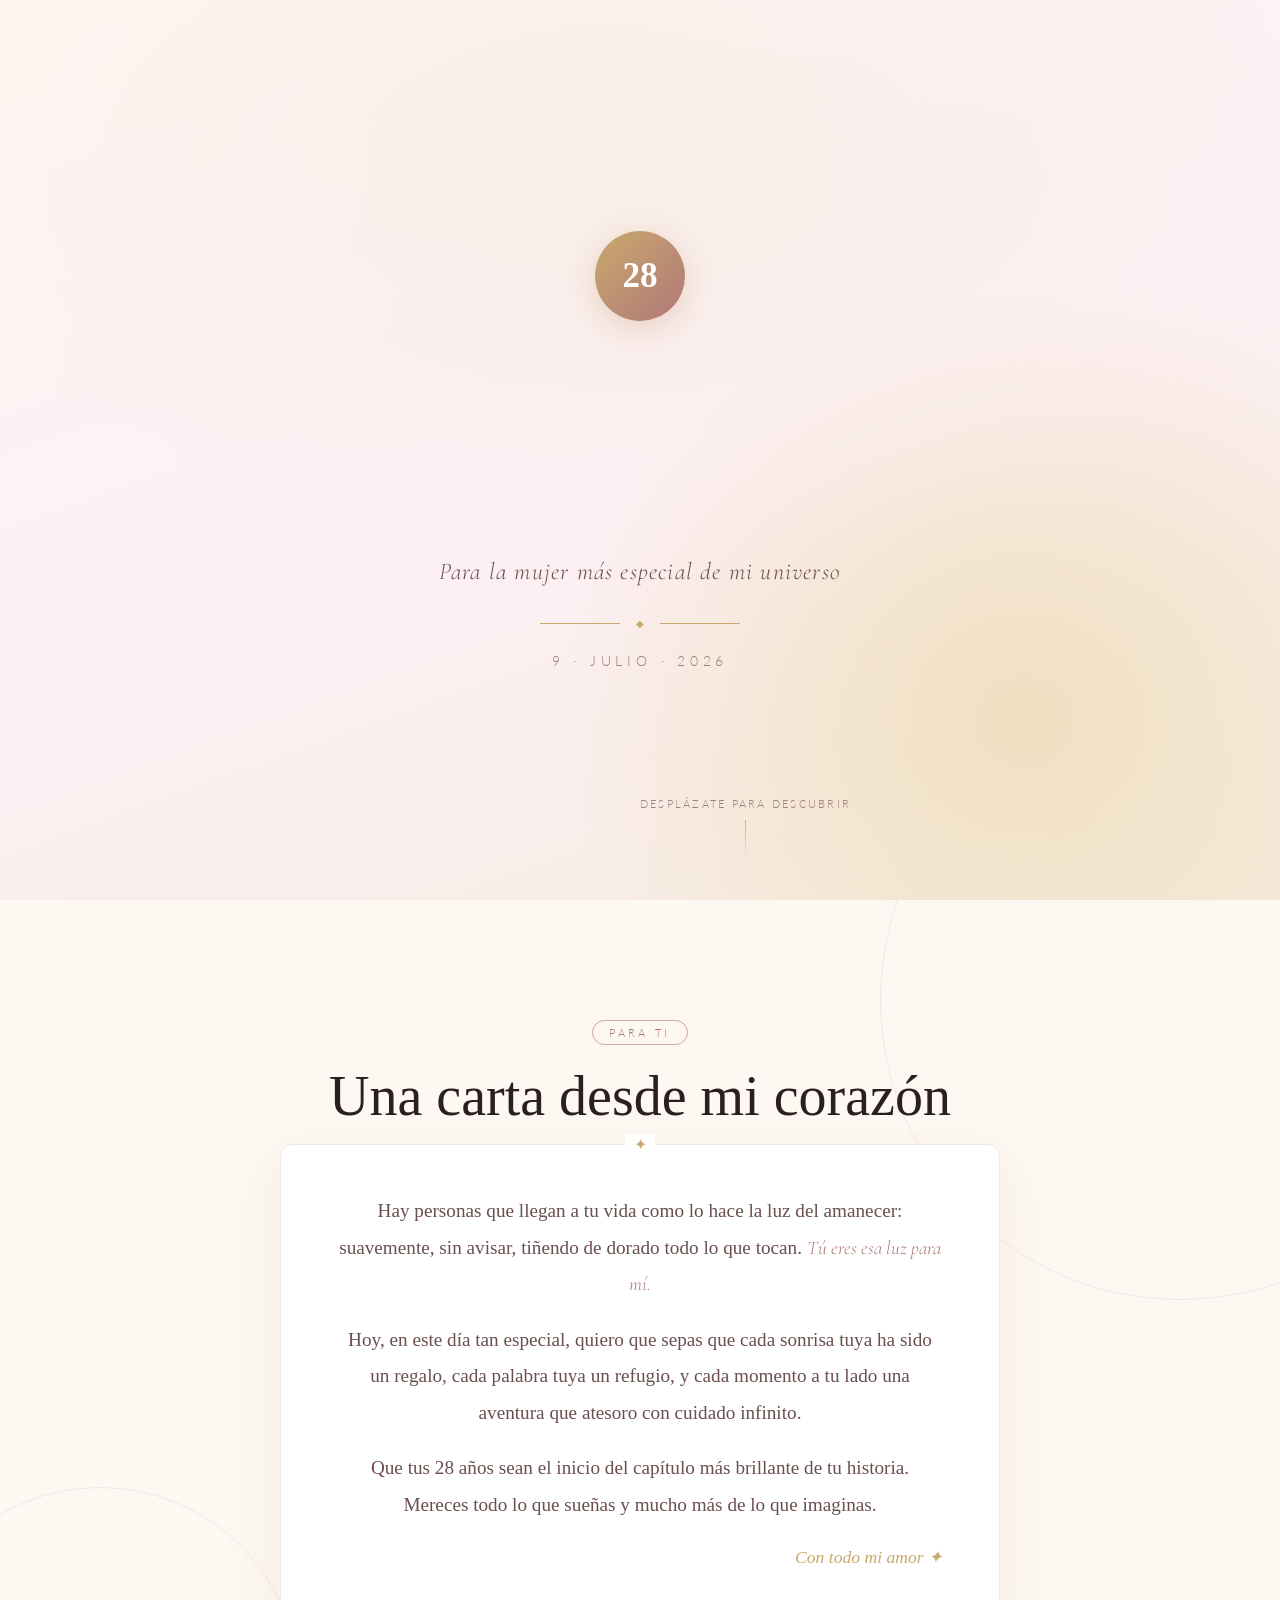
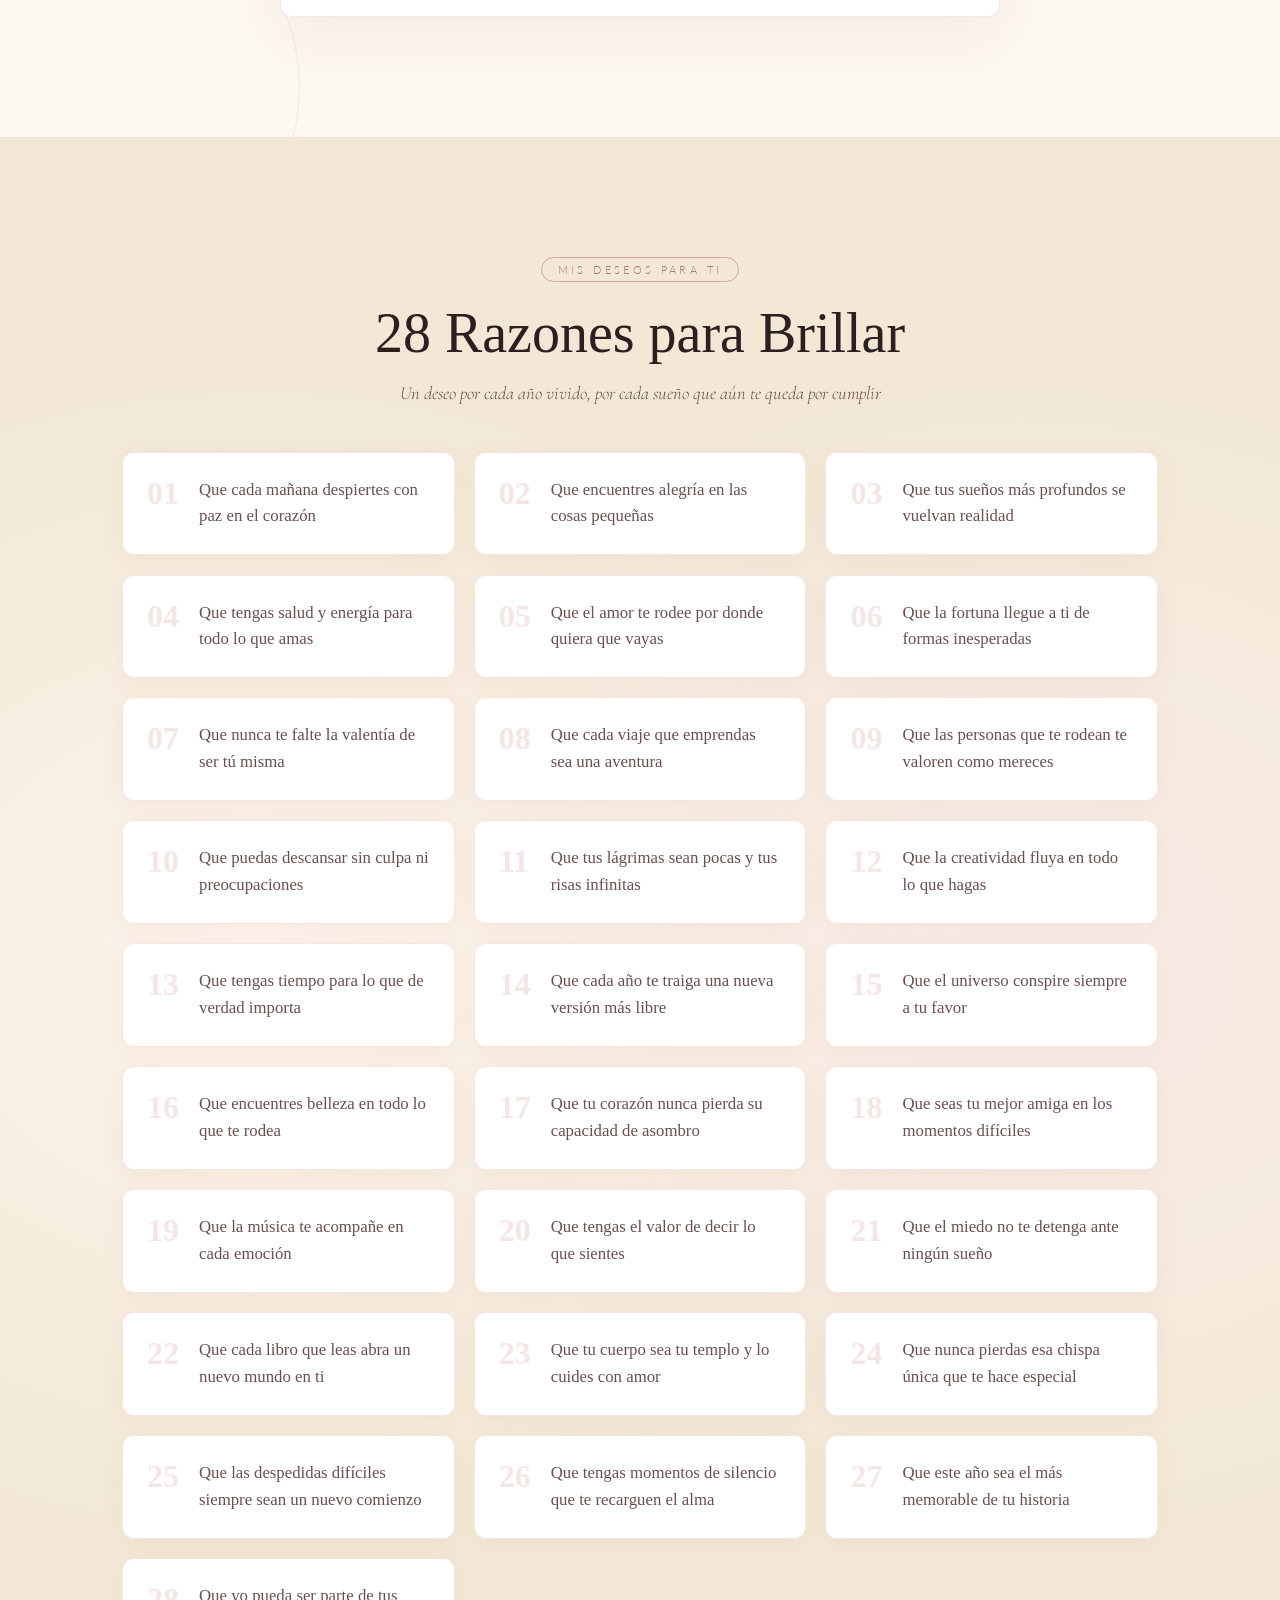
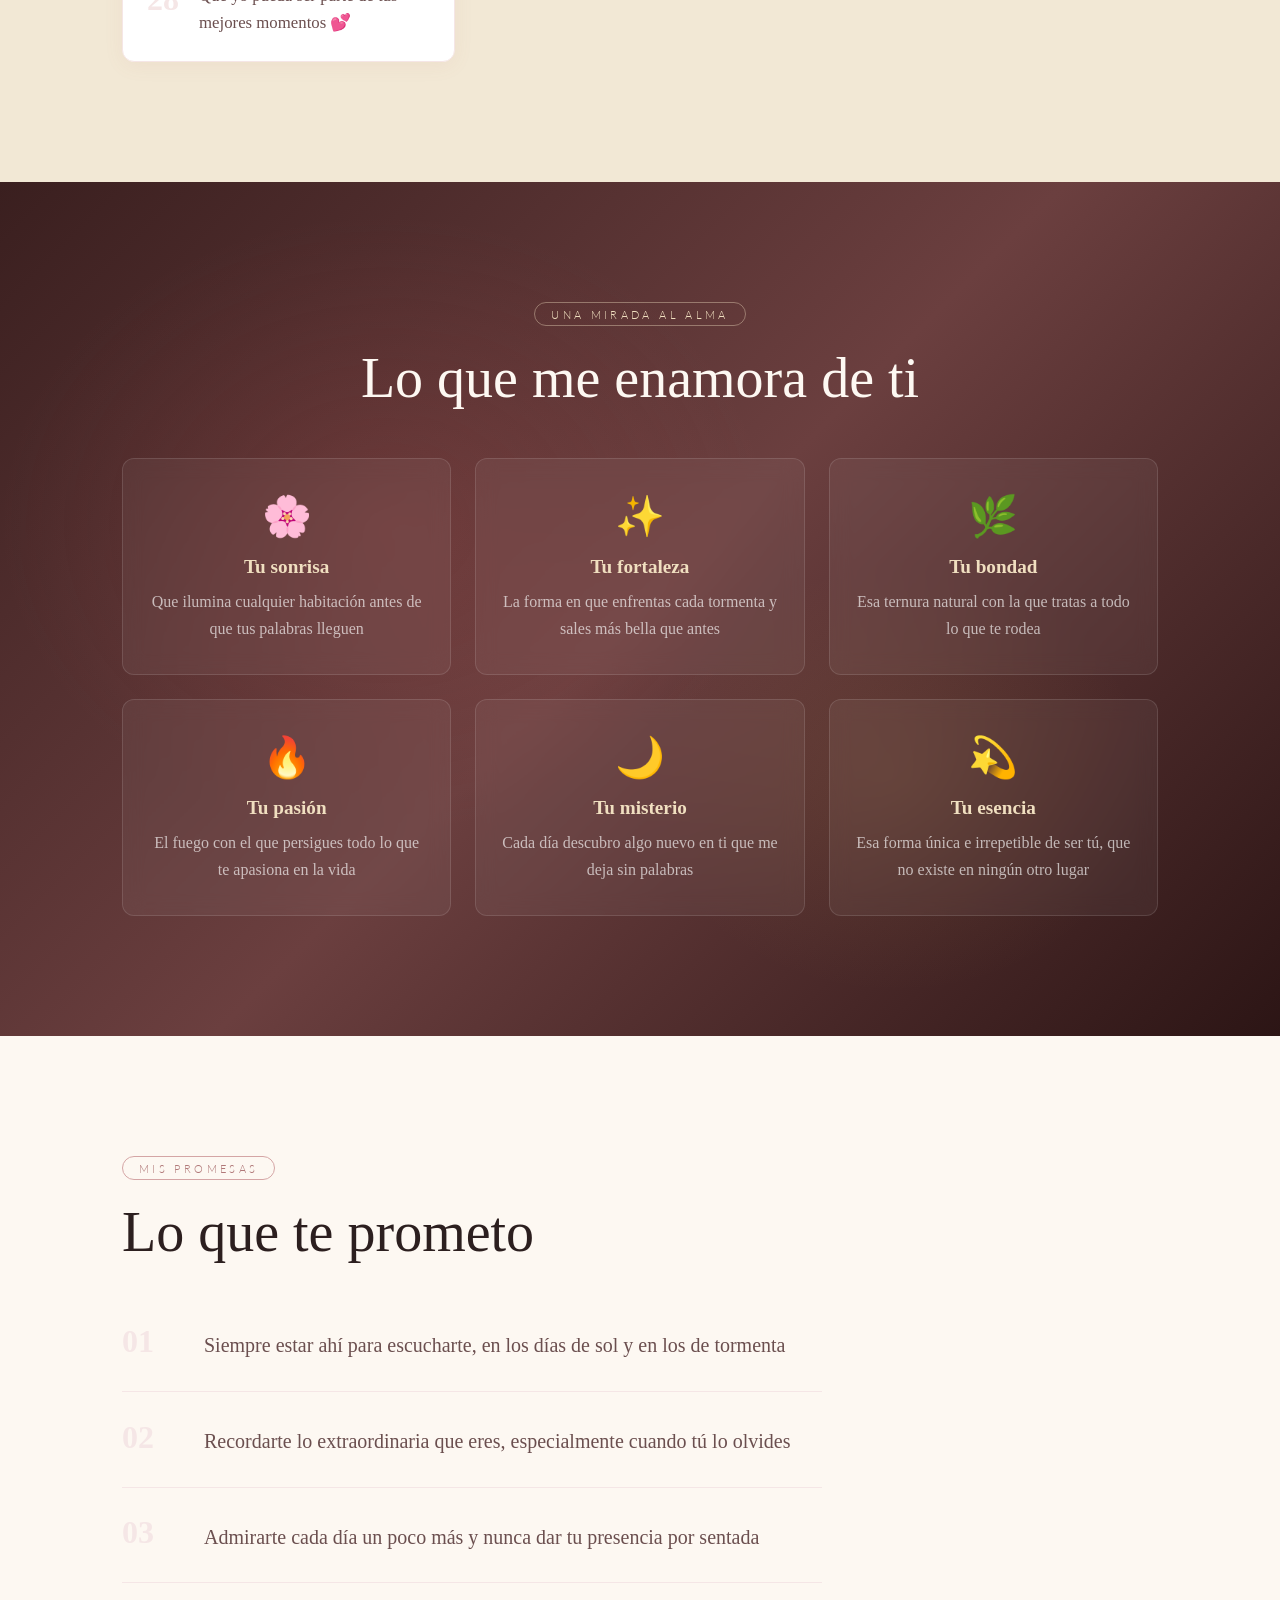
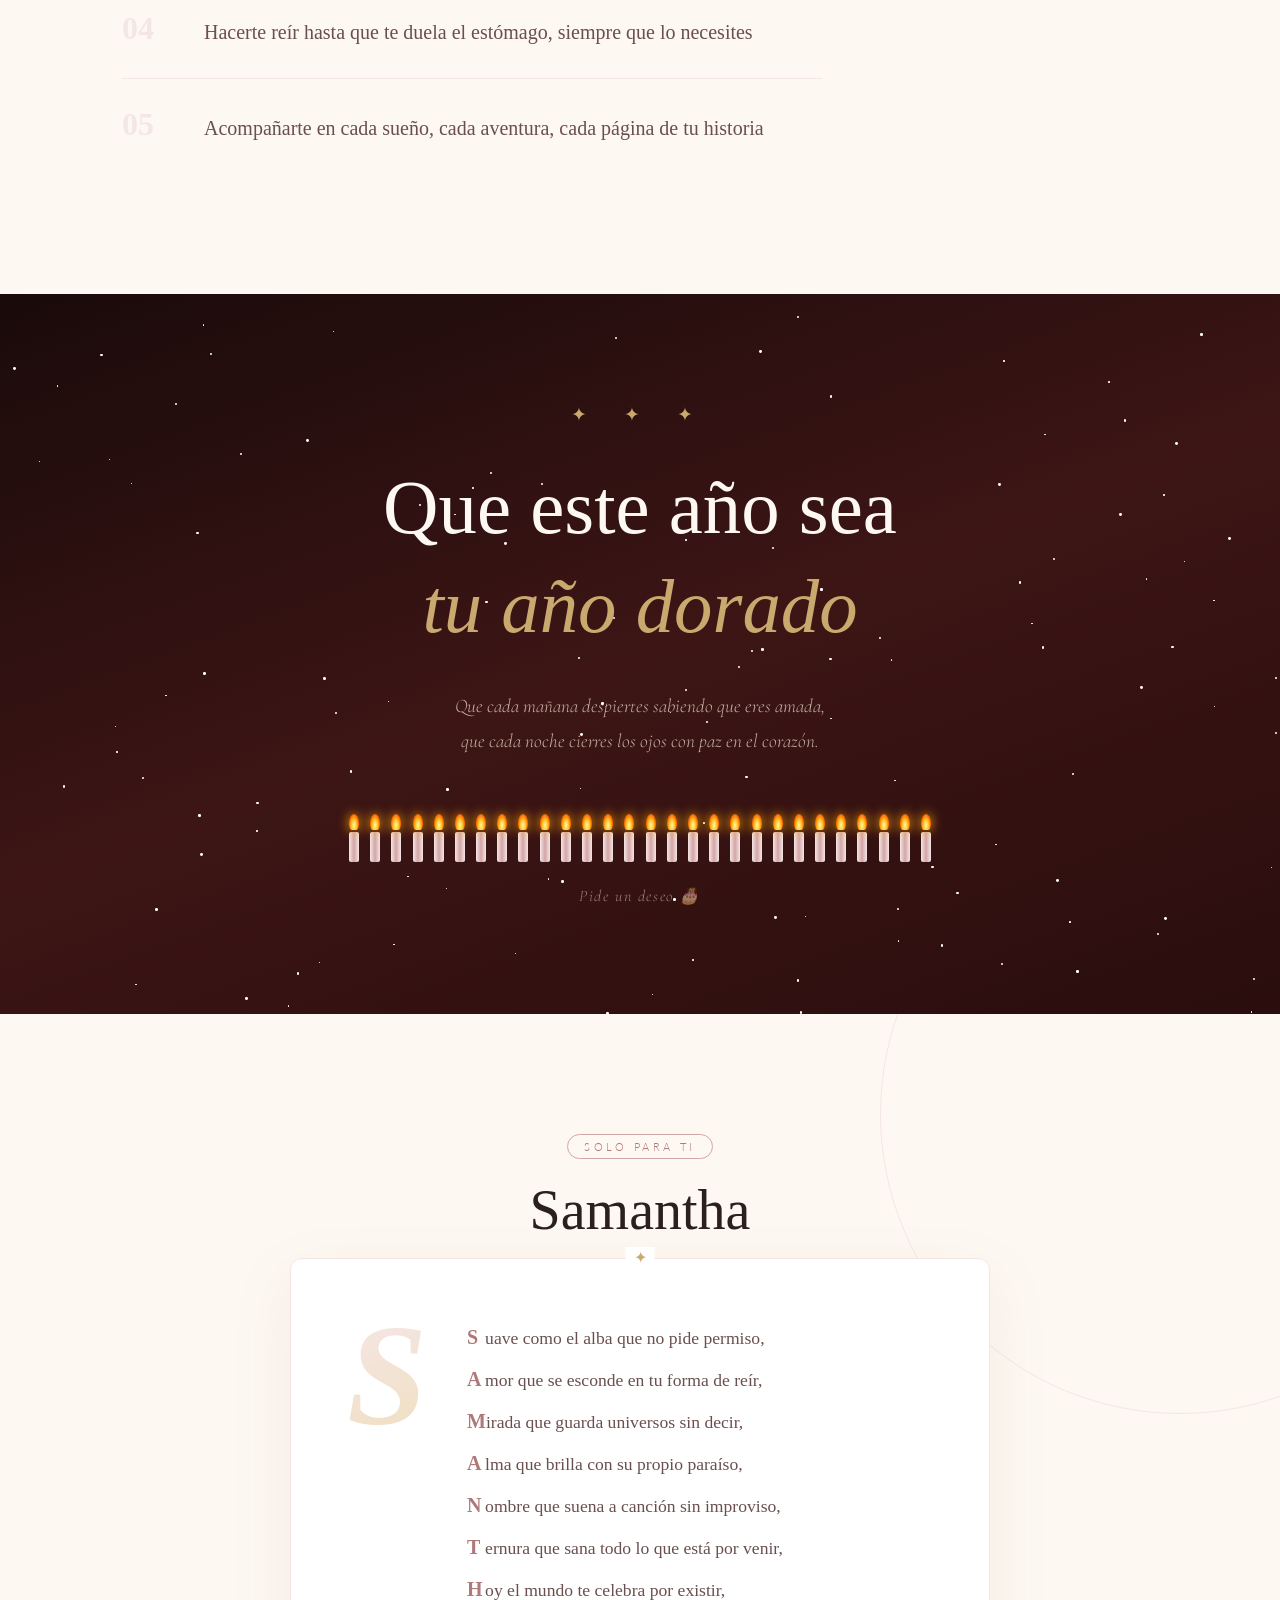
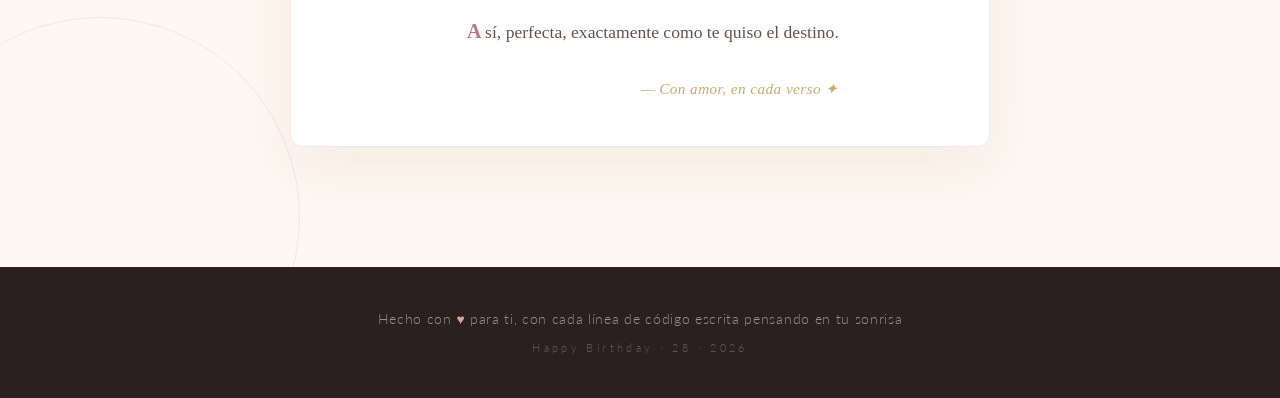
==== commit 8b4a0ffc: "Update hero date from April to July 2026" ====
--- a/index.html
+++ b/index.html
@@ -28,7 +28,7 @@
         <span class="diamond">◆</span>
         <span class="line"></span>
       </div>
-      <p class="hero-date reveal">16 · Abril · 2026</p>
+      <p class="hero-date reveal">9 · Julio · 2026</p>
     </div>
     <div class="scroll-hint">
       <span>Desplázate para descubrir</span>
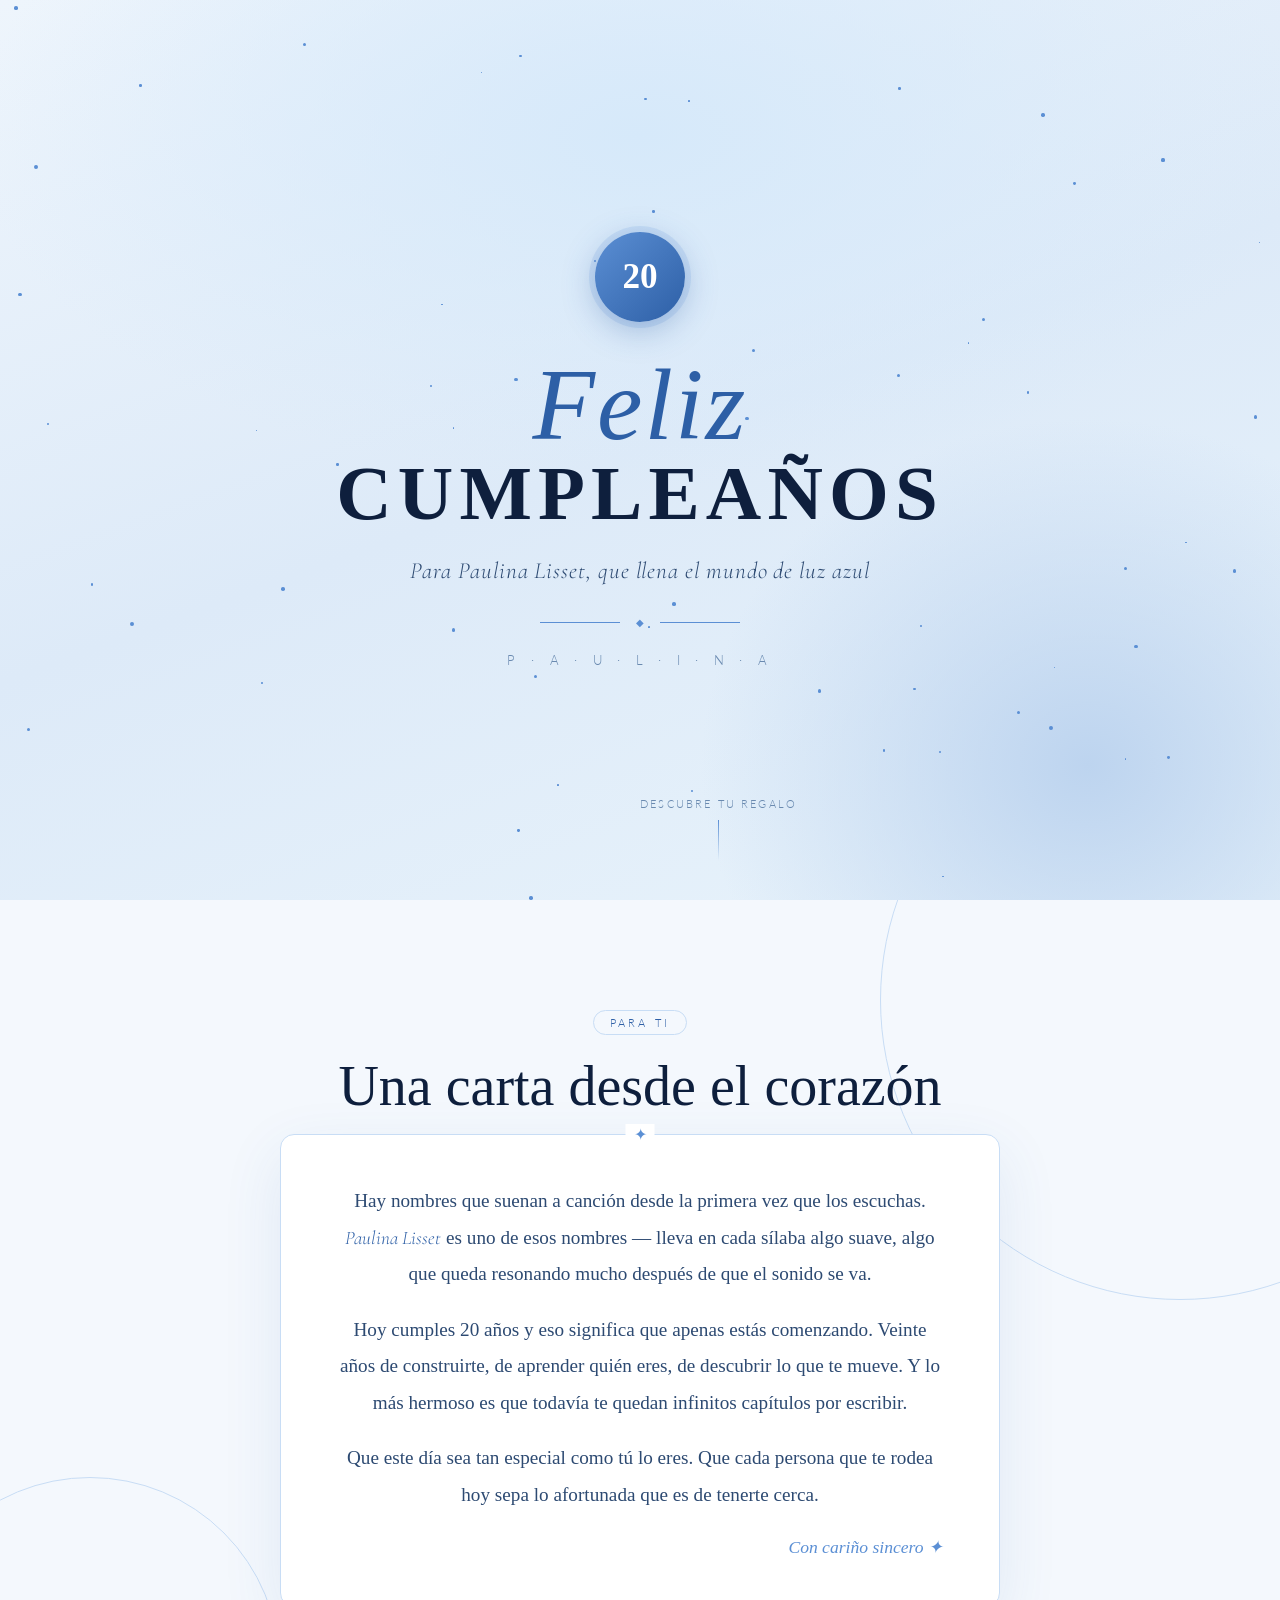
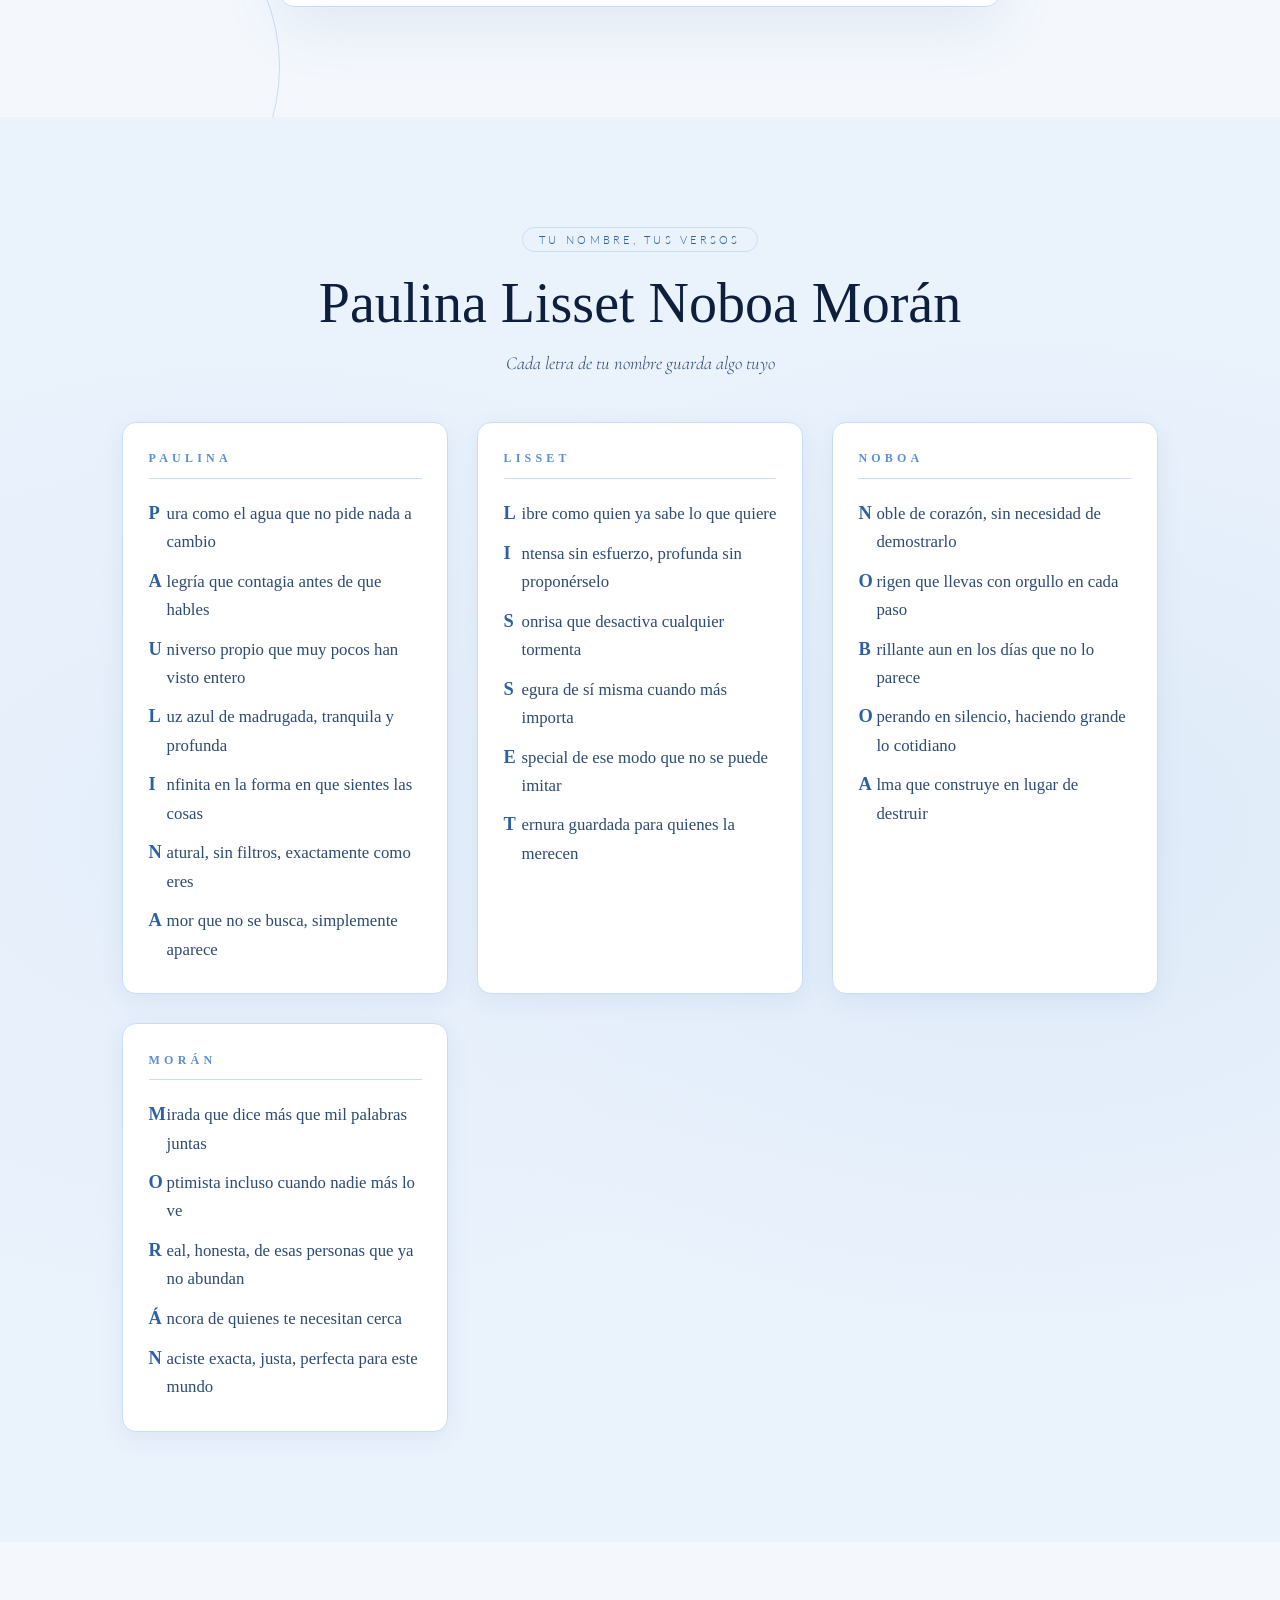
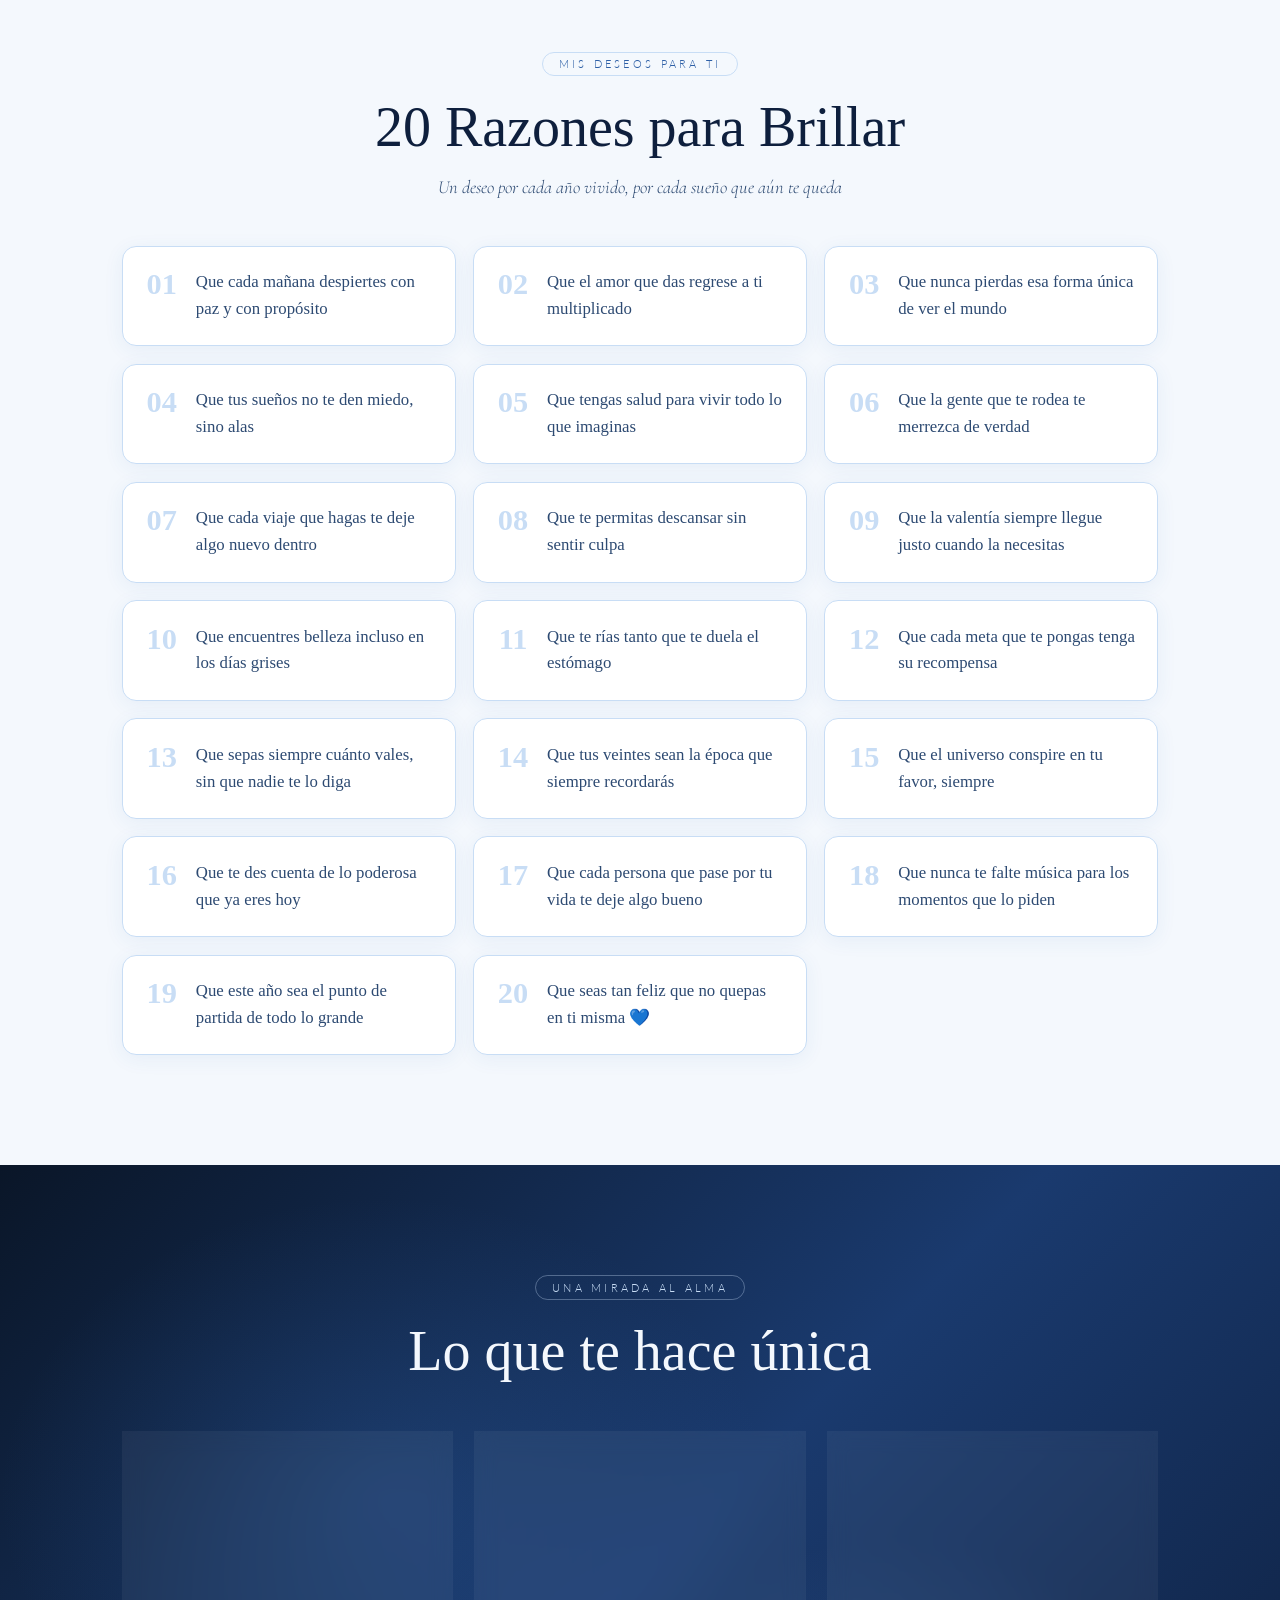
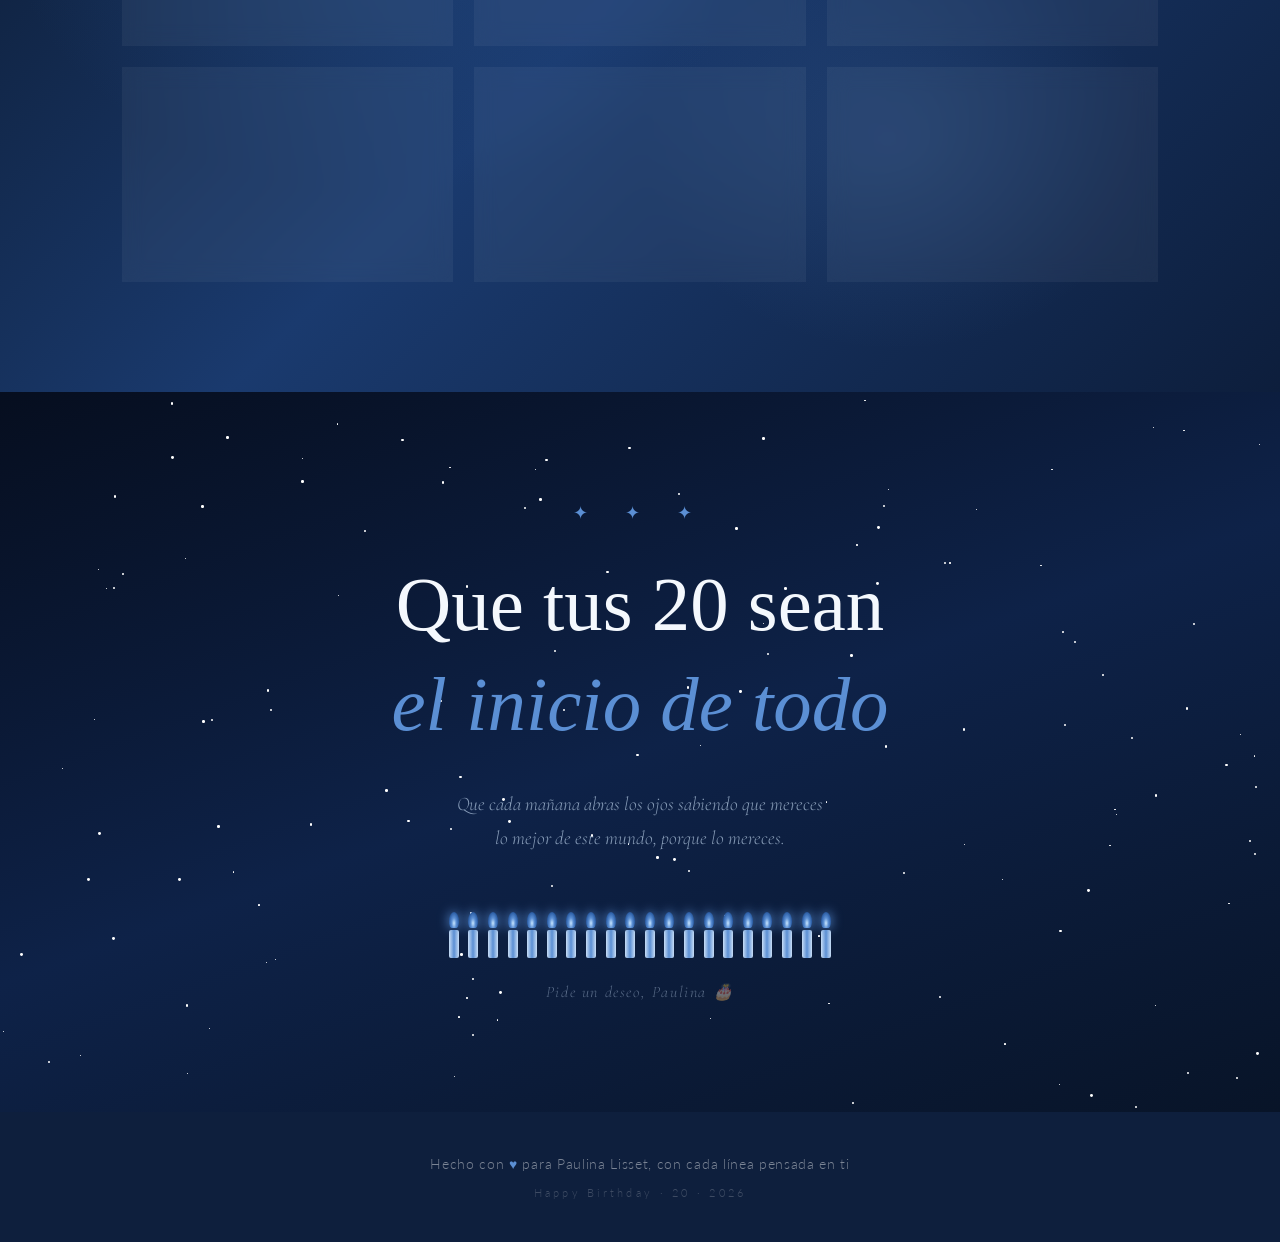
==== commit d487ef8b: "Rename paulina.html to index.html" ====
--- a/index.html
+++ b/index.html
@@ -1,229 +1,205 @@
 <!DOCTYPE html>
 <html lang="es">
 <head>
-  <meta charset="UTF-8" />
+  <meta charset="UTF-8"/>
   <meta name="viewport" content="width=device-width, initial-scale=1.0"/>
-  <title>Feliz Cumpleaños ✨</title>
-  <link rel="icon" href="data:image/svg+xml,<svg xmlns='http://www.w3.org/2000/svg' viewBox='0 0 100 100'><text y='.9em' font-size='90'>🌸</text></svg>"/>
-  <link rel="stylesheet" href="styles.css" />
+  <title>Feliz Cumpleaños Paulina 💙</title>
+  <link rel="icon" href="data:image/svg+xml,<svg xmlns='http://www.w3.org/2000/svg' viewBox='0 0 100 100'><text y='.9em' font-size='90'>💙</text></svg>"/>
   <link href="https://fonts.googleapis.com/css2?family=Cormorant+Garamond:ital,wght@0,300;0,400;1,300;1,400&family=Playfair+Display:ital,wght@0,400;0,700;1,400&family=Lato:wght@300;400&display=swap" rel="stylesheet"/>
+  <link rel="stylesheet" href="paulina.css"/>
 </head>
 <body>
 
-  <!-- PARTÍCULAS DE FONDO -->
   <canvas id="particles"></canvas>
 
-  <!-- ===== HERO SECTION ===== -->
+  <!-- ===== HERO ===== -->
   <section class="hero">
-    <div class="petals-container" id="petals"></div>
+    <div class="stars-hero" id="starsHero"></div>
+    <div class="bubbles-container" id="bubbles"></div>
     <div class="hero-content">
-      <div class="hero-badge reveal">28</div>
-      <h1 class="hero-title reveal">
+      <div class="hero-badge">20</div>
+      <h1 class="hero-title">
         <span class="italic-line">Feliz</span>
         <span class="bold-line">Cumpleaños</span>
       </h1>
-      <p class="hero-subtitle reveal">Para la mujer más especial de mi universo</p>
-      <div class="hero-divider reveal">
+      <p class="hero-subtitle">Para Paulina Lisset, que llena el mundo de luz azul</p>
+      <div class="hero-divider">
         <span class="line"></span>
         <span class="diamond">◆</span>
         <span class="line"></span>
       </div>
-      <p class="hero-date reveal">9 · Julio · 2026</p>
+      <p class="hero-name">P · A · U · L · I · N · A</p>
     </div>
     <div class="scroll-hint">
-      <span>Desplázate para descubrir</span>
+      <span>descubre tu regalo</span>
       <div class="scroll-arrow"></div>
     </div>
   </section>
 
-  <!-- ===== DEDICATORIA SECTION ===== -->
-  <section class="dedicatoria" id="dedicatoria">
+  <!-- ===== DEDICATORIA ===== -->
+  <section class="dedicatoria">
     <div class="deco-ring ring-1"></div>
     <div class="deco-ring ring-2"></div>
     <div class="section-inner">
       <div class="label-tag">Para ti</div>
-      <h2 class="section-title">Una carta desde mi corazón</h2>
+      <h2 class="section-title">Una carta desde el corazón</h2>
       <div class="carta-wrapper">
         <div class="carta">
           <p class="carta-text">
-            Hay personas que llegan a tu vida como lo hace la luz del amanecer: suavemente, sin avisar, 
-            tiñendo de dorado todo lo que tocan. <em>Tú eres esa luz para mí.</em>
+            Hay nombres que suenan a canción desde la primera vez que los escuchas.
+            <em>Paulina Lisset</em> es uno de esos nombres — lleva en cada sílaba algo suave,
+            algo que queda resonando mucho después de que el sonido se va.
           </p>
           <p class="carta-text">
-            Hoy, en este día tan especial, quiero que sepas que cada sonrisa tuya ha sido un regalo, 
-            cada palabra tuya un refugio, y cada momento a tu lado una aventura que atesoro con cuidado infinito.
+            Hoy cumples 20 años y eso significa que apenas estás comenzando.
+            Veinte años de construirte, de aprender quién eres, de descubrir lo que te mueve.
+            Y lo más hermoso es que todavía te quedan infinitos capítulos por escribir.
           </p>
           <p class="carta-text">
-            Que tus 28 años sean el inicio del capítulo más brillante de tu historia. 
-            Mereces todo lo que sueñas y mucho más de lo que imaginas.
+            Que este día sea tan especial como tú lo eres.
+            Que cada persona que te rodea hoy sepa lo afortunada que es de tenerte cerca.
           </p>
-          <p class="carta-firma">Con todo mi amor ✦</p>
-        </div>
-      </div>
-    </div>
-  </section>
-
-  <!-- ===== DESEOS SECTION ===== -->
-  <section class="deseos" id="deseos">
+          <p class="carta-firma">Con cariño sincero ✦</p>
+        </div>
+      </div>
+    </div>
+  </section>
+
+  <!-- ===== ACROSTICO ===== -->
+  <section class="acrostico">
+    <div class="section-inner">
+      <div class="label-tag">Tu nombre, tus versos</div>
+      <h2 class="section-title">Paulina Lisset Noboa Morán</h2>
+      <p class="section-desc">Cada letra de tu nombre guarda algo tuyo</p>
+
+      <div class="acrostico-grid">
+
+        <div class="acrostico-grupo">
+          <h3 class="grupo-titulo">PAULINA</h3>
+          <div class="verso-list">
+            <div class="verso-item"><span class="vi">P</span><span class="vr">ura como el agua que no pide nada a cambio</span></div>
+            <div class="verso-item"><span class="vi">A</span><span class="vr">legría que contagia antes de que hables</span></div>
+            <div class="verso-item"><span class="vi">U</span><span class="vr">niverso propio que muy pocos han visto entero</span></div>
+            <div class="verso-item"><span class="vi">L</span><span class="vr">uz azul de madrugada, tranquila y profunda</span></div>
+            <div class="verso-item"><span class="vi">I</span><span class="vr">nfinita en la forma en que sientes las cosas</span></div>
+            <div class="verso-item"><span class="vi">N</span><span class="vr">atural, sin filtros, exactamente como eres</span></div>
+            <div class="verso-item"><span class="vi">A</span><span class="vr">mor que no se busca, simplemente aparece</span></div>
+          </div>
+        </div>
+
+        <div class="acrostico-grupo">
+          <h3 class="grupo-titulo">LISSET</h3>
+          <div class="verso-list">
+            <div class="verso-item"><span class="vi">L</span><span class="vr">ibre como quien ya sabe lo que quiere</span></div>
+            <div class="verso-item"><span class="vi">I</span><span class="vr">ntensa sin esfuerzo, profunda sin proponérselo</span></div>
+            <div class="verso-item"><span class="vi">S</span><span class="vr">onrisa que desactiva cualquier tormenta</span></div>
+            <div class="verso-item"><span class="vi">S</span><span class="vr">egura de sí misma cuando más importa</span></div>
+            <div class="verso-item"><span class="vi">E</span><span class="vr">special de ese modo que no se puede imitar</span></div>
+            <div class="verso-item"><span class="vi">T</span><span class="vr">ernura guardada para quienes la merecen</span></div>
+          </div>
+        </div>
+
+        <div class="acrostico-grupo">
+          <h3 class="grupo-titulo">NOBOA</h3>
+          <div class="verso-list">
+            <div class="verso-item"><span class="vi">N</span><span class="vr">oble de corazón, sin necesidad de demostrarlo</span></div>
+            <div class="verso-item"><span class="vi">O</span><span class="vr">rigen que llevas con orgullo en cada paso</span></div>
+            <div class="verso-item"><span class="vi">B</span><span class="vr">rillante aun en los días que no lo parece</span></div>
+            <div class="verso-item"><span class="vi">O</span><span class="vr">perando en silencio, haciendo grande lo cotidiano</span></div>
+            <div class="verso-item"><span class="vi">A</span><span class="vr">lma que construye en lugar de destruir</span></div>
+          </div>
+        </div>
+
+        <div class="acrostico-grupo">
+          <h3 class="grupo-titulo">MORÁN</h3>
+          <div class="verso-list">
+            <div class="verso-item"><span class="vi">M</span><span class="vr">irada que dice más que mil palabras juntas</span></div>
+            <div class="verso-item"><span class="vi">O</span><span class="vr">ptimista incluso cuando nadie más lo ve</span></div>
+            <div class="verso-item"><span class="vi">R</span><span class="vr">eal, honesta, de esas personas que ya no abundan</span></div>
+            <div class="verso-item"><span class="vi">Á</span><span class="vr">ncora de quienes te necesitan cerca</span></div>
+            <div class="verso-item"><span class="vi">N</span><span class="vr">aciste exacta, justa, perfecta para este mundo</span></div>
+          </div>
+        </div>
+
+      </div>
+    </div>
+  </section>
+
+  <!-- ===== DESEOS ===== -->
+  <section class="deseos">
     <div class="section-inner">
       <div class="label-tag">Mis deseos para ti</div>
-      <h2 class="section-title">28 Razones para Brillar</h2>
-      <p class="section-desc">Un deseo por cada año vivido, por cada sueño que aún te queda por cumplir</p>
-      <div class="deseos-grid" id="deseos-grid">
-        <!-- Generado por JS -->
-      </div>
-    </div>
-  </section>
-
-  <!-- ===== MOMENTOS SECTION ===== -->
-  <section class="momentos" id="momentos">
+      <h2 class="section-title">20 Razones para Brillar</h2>
+      <p class="section-desc">Un deseo por cada año vivido, por cada sueño que aún te queda</p>
+      <div class="deseos-grid" id="deseos-grid"></div>
+    </div>
+  </section>
+
+  <!-- ===== LO QUE TE HACE ÚNICA ===== -->
+  <section class="momentos">
     <div class="momentos-bg"></div>
     <div class="section-inner">
       <div class="label-tag light">Una mirada al alma</div>
-      <h2 class="section-title light">Lo que me enamora de ti</h2>
+      <h2 class="section-title light">Lo que te hace única</h2>
       <div class="traits-container">
         <div class="trait-item" style="--delay:0s">
-          <div class="trait-icon">🌸</div>
-          <h3>Tu sonrisa</h3>
-          <p>Que ilumina cualquier habitación antes de que tus palabras lleguen</p>
+          <div class="trait-icon">🌊</div>
+          <h3>Tu profundidad</h3>
+          <p>Como el mar azul que parece tranquilo por fuera pero guarda mundos adentro</p>
         </div>
         <div class="trait-item" style="--delay:0.1s">
+          <div class="trait-icon">💙</div>
+          <h3>Tu lealtad</h3>
+          <p>La forma en que estás para los tuyos sin condiciones ni horarios</p>
+        </div>
+        <div class="trait-item" style="--delay:0.2s">
           <div class="trait-icon">✨</div>
-          <h3>Tu fortaleza</h3>
-          <p>La forma en que enfrentas cada tormenta y sales más bella que antes</p>
-        </div>
-        <div class="trait-item" style="--delay:0.2s">
-          <div class="trait-icon">🌿</div>
-          <h3>Tu bondad</h3>
-          <p>Esa ternura natural con la que tratas a todo lo que te rodea</p>
+          <h3>Tu energía</h3>
+          <p>Esa chispa que llevas contigo y que hace que todo sea mejor cuando estás</p>
         </div>
         <div class="trait-item" style="--delay:0.3s">
-          <div class="trait-icon">🔥</div>
-          <h3>Tu pasión</h3>
-          <p>El fuego con el que persigues todo lo que te apasiona en la vida</p>
+          <div class="trait-icon">🌙</div>
+          <h3>Tu calma</h3>
+          <p>La serenidad con la que enfrentas lo difícil, sin perder tu esencia</p>
         </div>
         <div class="trait-item" style="--delay:0.4s">
-          <div class="trait-icon">🌙</div>
-          <h3>Tu misterio</h3>
-          <p>Cada día descubro algo nuevo en ti que me deja sin palabras</p>
+          <div class="trait-icon">🔮</div>
+          <h3>Tu intuición</h3>
+          <p>Esa capacidad de leer entre líneas lo que nadie más logra ver</p>
         </div>
         <div class="trait-item" style="--delay:0.5s">
-          <div class="trait-icon">💫</div>
-          <h3>Tu esencia</h3>
-          <p>Esa forma única e irrepetible de ser tú, que no existe en ningún otro lugar</p>
-        </div>
-      </div>
-    </div>
-  </section>
-
-  <!-- ===== PROMESAS SECTION ===== -->
-  <section class="promesas" id="promesas">
-    <div class="section-inner">
-      <div class="label-tag">Mis promesas</div>
-      <h2 class="section-title">Lo que te prometo</h2>
-      <div class="promesas-list">
-        <div class="promesa-item">
-          <span class="promesa-num">01</span>
-          <p>Siempre estar ahí para escucharte, en los días de sol y en los de tormenta</p>
-        </div>
-        <div class="promesa-item">
-          <span class="promesa-num">02</span>
-          <p>Recordarte lo extraordinaria que eres, especialmente cuando tú lo olvides</p>
-        </div>
-        <div class="promesa-item">
-          <span class="promesa-num">03</span>
-          <p>Admirarte cada día un poco más y nunca dar tu presencia por sentada</p>
-        </div>
-        <div class="promesa-item">
-          <span class="promesa-num">04</span>
-          <p>Hacerte reír hasta que te duela el estómago, siempre que lo necesites</p>
-        </div>
-        <div class="promesa-item">
-          <span class="promesa-num">05</span>
-          <p>Acompañarte en cada sueño, cada aventura, cada página de tu historia</p>
+          <div class="trait-icon">🌟</div>
+          <h3>Tu autenticidad</h3>
+          <p>Ser tú misma sin pedir permiso — eso es un regalo escaso y valioso</p>
         </div>
       </div>
     </div>
   </section>
 
   <!-- ===== MENSAJE FINAL ===== -->
-  <section class="final" id="final">
-    <div class="stars-container" id="stars"></div>
+  <section class="final">
+    <div class="stars-container" id="starsContainer"></div>
     <div class="section-inner">
       <div class="final-ornament">✦ ✦ ✦</div>
       <h2 class="final-title">
-        Que este año sea<br/>
-        <em>tu año dorado</em>
+        Que tus 20 sean<br/>
+        <em>el inicio de todo</em>
       </h2>
       <p class="final-sub">
-        Que cada mañana despiertes sabiendo que eres amada,<br/>
-        que cada noche cierres los ojos con paz en el corazón.
+        Que cada mañana abras los ojos sabiendo que mereces<br/>
+        lo mejor de este mundo, porque lo mereces.
       </p>
-      <div class="candles" id="candles">
-        <!-- generado por JS -->
-      </div>
-      <p class="final-wish">Pide un deseo 🎂</p>
-    </div>
-  </section>
-
-  <!-- ===== POEMA SAMANTHA ===== -->
-  <section class="poema" id="poema">
-    <div class="deco-ring ring-1"></div>
-    <div class="deco-ring ring-2"></div>
-    <div class="section-inner">
-      <div class="label-tag">Solo para ti</div>
-      <h2 class="section-title">Samantha</h2>
-      <div class="poema-wrapper">
-        <div class="poema-card">
-          <div class="poema-letra">S</div>
-          <div class="poema-versos">
-
-            <div class="verso-bloque">
-              <span class="verso-inicial">S</span>
-              <span class="verso-resto">uave como el alba que no pide permiso,</span>
-            </div>
-            <div class="verso-bloque">
-              <span class="verso-inicial">A</span>
-              <span class="verso-resto">mor que se esconde en tu forma de reír,</span>
-            </div>
-            <div class="verso-bloque">
-              <span class="verso-inicial">M</span>
-              <span class="verso-resto">irada que guarda universos sin decir,</span>
-            </div>
-            <div class="verso-bloque">
-              <span class="verso-inicial">A</span>
-              <span class="verso-resto">lma que brilla con su propio paraíso,</span>
-            </div>
-            <div class="verso-bloque">
-              <span class="verso-inicial">N</span>
-              <span class="verso-resto">ombre que suena a canción sin improviso,</span>
-            </div>
-            <div class="verso-bloque">
-              <span class="verso-inicial">T</span>
-              <span class="verso-resto">ernura que sana todo lo que está por venir,</span>
-            </div>
-            <div class="verso-bloque">
-              <span class="verso-inicial">H</span>
-              <span class="verso-resto">oy el mundo te celebra por existir,</span>
-            </div>
-            <div class="verso-bloque">
-              <span class="verso-inicial">A</span>
-              <span class="verso-resto">sí, perfecta, exactamente como te quiso el destino.</span>
-            </div>
-
-            <p class="poema-cierre">— Con amor, en cada verso ✦</p>
-          </div>
-        </div>
-      </div>
+      <div class="candles" id="candles"></div>
+      <p class="final-wish">Pide un deseo, Paulina 🎂</p>
     </div>
   </section>
 
   <!-- FOOTER -->
   <footer class="footer">
-    <p>Hecho con <span class="heart">♥</span> para ti, con cada línea de código escrita pensando en tu sonrisa</p>
-    <p class="footer-sub">Happy Birthday · 28 · 2026</p>
+    <p>Hecho con <span class="heart">♥</span> para Paulina Lisset, con cada línea pensada en ti</p>
+    <p class="footer-sub">Happy Birthday · 20 · 2026</p>
   </footer>
 
-  <script src="main.js"></script>
+  <script src="paulina.js"></script>
 </body>
 </html>
--- a/paulina.css
+++ b/paulina.css
@@ -0,0 +1,635 @@
+/* ================================================
+   PAULINA LISSET — paulina.css
+   Paleta: Azul profundo · Zafiro · Celeste · Plata · Blanco
+   ================================================ */
+
+:root {
+  --blue:        #5b8fd4;
+  --blue-deep:   #2d5fa6;
+  --blue-dark:   #1a3a6e;
+  --blue-light:  #c8ddf5;
+  --blue-pale:   #eaf2fc;
+  --silver:      #9ab0cc;
+  --silver-light:#dce8f5;
+  --navy:        #0e1f3d;
+  --cream:       #f4f8fd;
+  --text-dark:   #0e1f3d;
+  --text-mid:    #2d4a72;
+  --text-soft:   #6a8ab0;
+  --white:       #ffffff;
+  --gold-accent: #a8c4e8;
+  --section-gap: 110px;
+  --radius:      14px;
+}
+
+*, *::before, *::after { box-sizing: border-box; margin: 0; padding: 0; }
+html { scroll-behavior: smooth; font-size: 16px; }
+body {
+  background: var(--cream);
+  color: var(--text-dark);
+  font-family: 'Lato', sans-serif;
+  font-weight: 300;
+  overflow-x: hidden;
+}
+
+/* ── Canvas partículas ── */
+#particles {
+  position: fixed;
+  inset: 0;
+  pointer-events: none;
+  z-index: 0;
+  opacity: 0.5;
+}
+
+/* ── HERO ── */
+.hero {
+  position: relative;
+  min-height: 100vh;
+  display: flex;
+  align-items: center;
+  justify-content: center;
+  overflow: hidden;
+  background:
+    radial-gradient(ellipse 80% 60% at 50% 15%, #d6e9fa 0%, transparent 65%),
+    radial-gradient(ellipse 55% 70% at 85% 85%, #bdd4ef 0%, transparent 55%),
+    linear-gradient(160deg, #eef5fc 0%, #ddeaf8 50%, #e8f3fb 100%);
+}
+
+/* Estrellas del hero */
+.stars-hero {
+  position: absolute;
+  inset: 0;
+  pointer-events: none;
+}
+.star-h {
+  position: absolute;
+  border-radius: 50%;
+  background: var(--blue);
+  animation: twinkleH linear infinite;
+}
+@keyframes twinkleH {
+  0%,100% { opacity: 0.08; transform: scale(1); }
+  50%      { opacity: 0.6;  transform: scale(1.6); }
+}
+
+/* Burbujas flotantes */
+.bubbles-container {
+  position: absolute;
+  inset: 0;
+  pointer-events: none;
+  overflow: hidden;
+}
+.bubble {
+  position: absolute;
+  bottom: -80px;
+  border-radius: 50%;
+  background: radial-gradient(circle at 35% 35%, rgba(255,255,255,0.7), rgba(91,143,212,0.25));
+  border: 1px solid rgba(91,143,212,0.3);
+  animation: bubbleRise linear infinite;
+}
+@keyframes bubbleRise {
+  0%   { transform: translateY(0) scale(1); opacity: 0; }
+  10%  { opacity: 0.7; }
+  90%  { opacity: 0.4; }
+  100% { transform: translateY(-110vh) scale(0.6); opacity: 0; }
+}
+
+.hero-content {
+  position: relative;
+  z-index: 1;
+  text-align: center;
+  padding: 2rem;
+}
+
+.hero-badge {
+  display: inline-flex;
+  align-items: center;
+  justify-content: center;
+  width: 90px; height: 90px;
+  border-radius: 50%;
+  background: linear-gradient(135deg, var(--blue), var(--blue-deep));
+  color: var(--white);
+  font-family: 'Playfair Display', serif;
+  font-size: 2.2rem;
+  font-weight: 700;
+  margin: 0 auto 2rem;
+  box-shadow: 0 8px 32px rgba(45,95,166,0.35), 0 0 0 6px rgba(91,143,212,0.15);
+  animation: badgePop 0.8s cubic-bezier(0.175,0.885,0.32,1.275) 0.3s both,
+             badgeFloat 4s ease-in-out 1.1s infinite;
+}
+@keyframes badgePop {
+  from { transform: scale(0) rotate(-180deg); opacity: 0; }
+  to   { transform: scale(1) rotate(0deg);   opacity: 1; }
+}
+@keyframes badgeFloat {
+  0%,100% { transform: translateY(0); }
+  50%      { transform: translateY(-10px); }
+}
+
+.hero-title {
+  font-family: 'Playfair Display', serif;
+  line-height: 1;
+  margin-bottom: 1.5rem;
+}
+.italic-line {
+  display: block;
+  font-size: clamp(3rem, 8vw, 7rem);
+  font-style: italic;
+  font-weight: 400;
+  color: var(--blue-deep);
+  letter-spacing: 0.02em;
+  animation: slideUp 0.9s ease 0.6s both;
+}
+.bold-line {
+  display: block;
+  font-size: clamp(2.2rem, 6vw, 5rem);
+  font-weight: 700;
+  color: var(--text-dark);
+  letter-spacing: 0.08em;
+  text-transform: uppercase;
+  animation: slideUp 0.9s ease 0.85s both;
+}
+@keyframes slideUp {
+  from { transform: translateY(40px); opacity: 0; }
+  to   { transform: translateY(0);    opacity: 1; }
+}
+
+.hero-subtitle {
+  font-family: 'Cormorant Garamond', serif;
+  font-size: clamp(1.05rem, 2.5vw, 1.45rem);
+  font-style: italic;
+  color: var(--text-mid);
+  letter-spacing: 0.04em;
+  margin-bottom: 2rem;
+  animation: slideUp 0.9s ease 1.05s both;
+}
+
+.hero-divider {
+  display: flex;
+  align-items: center;
+  justify-content: center;
+  gap: 1rem;
+  margin-bottom: 1.5rem;
+  animation: slideUp 0.9s ease 1.2s both;
+}
+.hero-divider .line { display: block; width: 80px; height: 1px; background: var(--blue); }
+.hero-divider .diamond { color: var(--blue); font-size: 0.6rem; }
+
+.hero-name {
+  font-family: 'Lato', sans-serif;
+  font-size: 0.8rem;
+  letter-spacing: 0.45em;
+  text-transform: uppercase;
+  color: var(--text-soft);
+  animation: slideUp 0.9s ease 1.35s both;
+}
+
+.scroll-hint {
+  position: absolute;
+  bottom: 2.5rem; left: 50%;
+  transform: translateX(-50%);
+  text-align: center;
+  animation: fadeIn 1s ease 2s both;
+}
+.scroll-hint span {
+  display: block;
+  font-size: 0.68rem;
+  letter-spacing: 0.2em;
+  text-transform: uppercase;
+  color: var(--text-soft);
+  margin-bottom: 0.6rem;
+}
+.scroll-arrow {
+  width: 1px; height: 40px;
+  background: linear-gradient(to bottom, var(--blue), transparent);
+  margin: 0 auto;
+  animation: scrollPulse 1.5s ease-in-out infinite;
+}
+@keyframes scrollPulse {
+  0%,100% { opacity: 0.3; }
+  50%      { opacity: 1; }
+}
+
+/* ── BASES DE SECCIÓN ── */
+.section-inner {
+  position: relative;
+  z-index: 1;
+  max-width: 1100px;
+  margin: 0 auto;
+  padding: 0 2rem;
+}
+.label-tag {
+  display: inline-block;
+  font-size: 0.68rem;
+  letter-spacing: 0.3em;
+  text-transform: uppercase;
+  color: var(--blue-deep);
+  border: 1px solid var(--blue-light);
+  border-radius: 100px;
+  padding: 0.3rem 1rem;
+  margin-bottom: 1.2rem;
+}
+.label-tag.light {
+  color: var(--blue-light);
+  border-color: rgba(200,221,245,0.35);
+}
+.section-title {
+  font-family: 'Playfair Display', serif;
+  font-size: clamp(2rem, 5vw, 3.5rem);
+  font-weight: 400;
+  color: var(--text-dark);
+  margin-bottom: 1rem;
+  line-height: 1.15;
+}
+.section-title.light { color: var(--cream); }
+.section-desc {
+  font-family: 'Cormorant Garamond', serif;
+  font-size: 1.15rem;
+  font-style: italic;
+  color: var(--text-mid);
+  margin-bottom: 3rem;
+}
+
+/* ── DEDICATORIA ── */
+.dedicatoria {
+  position: relative;
+  padding: var(--section-gap) 0;
+  text-align: center;
+  background: var(--cream);
+  overflow: hidden;
+}
+.deco-ring {
+  position: absolute;
+  border-radius: 50%;
+  border: 1px solid var(--blue-light);
+  pointer-events: none;
+}
+.ring-1 { width:600px; height:600px; top:-200px; right:-200px; animation: ringFloat 8s ease-in-out infinite; }
+.ring-2 { width:380px; height:380px; bottom:-140px; left:-100px; animation: ringFloat 6s ease-in-out 1s infinite reverse; }
+@keyframes ringFloat {
+  0%,100% { transform: translate(0,0); }
+  50%      { transform: translate(20px,-20px); }
+}
+
+.carta-wrapper { max-width: 720px; margin: 0 auto; }
+.carta {
+  background: var(--white);
+  border: 1px solid var(--blue-light);
+  border-radius: var(--radius);
+  padding: 3rem 3.5rem;
+  position: relative;
+  box-shadow: 0 20px 60px rgba(45,95,166,0.1);
+}
+.carta::before {
+  content: '✦';
+  position: absolute;
+  top: -0.7rem; left: 50%;
+  transform: translateX(-50%);
+  background: var(--white);
+  padding: 0 0.5rem;
+  color: var(--blue);
+  font-size: 1rem;
+}
+.carta-text {
+  font-family: 'Cormorant Garamond', serif;
+  font-size: 1.2rem;
+  line-height: 1.9;
+  color: var(--text-mid);
+  margin-bottom: 1.2rem;
+}
+.carta-text em { color: var(--blue-deep); font-style: italic; }
+.carta-firma {
+  font-family: 'Playfair Display', serif;
+  font-style: italic;
+  font-size: 1.1rem;
+  color: var(--blue);
+  margin-top: 1.5rem;
+  text-align: right;
+}
+
+/* ── ACRÓSTICO ── */
+.acrostico {
+  padding: var(--section-gap) 0;
+  background:
+    radial-gradient(ellipse at 20% 50%, #e4eefa 0%, transparent 50%),
+    radial-gradient(ellipse at 80% 50%, #ddeaf8 0%, transparent 50%),
+    #eaf2fc;
+  text-align: center;
+}
+
+.acrostico-grid {
+  display: grid;
+  grid-template-columns: repeat(auto-fill, minmax(280px, 1fr));
+  gap: 1.8rem;
+  margin-top: 1rem;
+  text-align: left;
+}
+
+.acrostico-grupo {
+  background: var(--white);
+  border: 1px solid var(--blue-light);
+  border-radius: var(--radius);
+  padding: 1.8rem 1.6rem;
+  box-shadow: 0 6px 24px rgba(45,95,166,0.08);
+  transition: transform 0.3s ease, box-shadow 0.3s ease;
+}
+.acrostico-grupo:hover {
+  transform: translateY(-5px);
+  box-shadow: 0 14px 36px rgba(45,95,166,0.15);
+}
+
+.grupo-titulo {
+  font-family: 'Playfair Display', serif;
+  font-size: 0.75rem;
+  font-weight: 700;
+  letter-spacing: 0.35em;
+  color: var(--blue);
+  margin-bottom: 1.2rem;
+  padding-bottom: 0.7rem;
+  border-bottom: 1px solid var(--blue-light);
+}
+
+.verso-list {
+  display: flex;
+  flex-direction: column;
+  gap: 0.55rem;
+}
+
+.verso-item {
+  display: flex;
+  align-items: baseline;
+  gap: 0;
+  animation: fadeIn 0.5s ease both;
+}
+
+.vi {
+  font-family: 'Playfair Display', serif;
+  font-size: 1.15rem;
+  font-weight: 700;
+  color: var(--blue-deep);
+  min-width: 18px;
+  line-height: 1.7;
+}
+
+.vr {
+  font-family: 'Cormorant Garamond', serif;
+  font-size: 1.05rem;
+  color: var(--text-mid);
+  line-height: 1.7;
+}
+
+/* ── DESEOS ── */
+.deseos {
+  padding: var(--section-gap) 0;
+  background: var(--cream);
+  text-align: center;
+}
+
+.deseos-grid {
+  display: grid;
+  grid-template-columns: repeat(auto-fill, minmax(260px, 1fr));
+  gap: 1.1rem;
+  margin-top: 1rem;
+}
+
+.deseo-card {
+  background: var(--white);
+  border-radius: var(--radius);
+  padding: 1.4rem 1.3rem;
+  border: 1px solid var(--blue-light);
+  display: flex;
+  gap: 1rem;
+  align-items: flex-start;
+  box-shadow: 0 4px 20px rgba(45,95,166,0.07);
+  transition: transform 0.3s ease, box-shadow 0.3s ease;
+  opacity: 0;
+  animation: fadeIn 0.5s ease both;
+  animation-delay: var(--d, 0s);
+}
+.deseo-card:hover {
+  transform: translateY(-4px);
+  box-shadow: 0 12px 32px rgba(45,95,166,0.15);
+}
+
+.deseo-num {
+  font-family: 'Playfair Display', serif;
+  font-size: 1.9rem;
+  font-weight: 700;
+  color: var(--blue-light);
+  line-height: 1;
+  min-width: 36px;
+}
+
+.deseo-text {
+  font-family: 'Cormorant Garamond', serif;
+  font-size: 1.05rem;
+  line-height: 1.6;
+  color: var(--text-mid);
+  text-align: left;
+}
+
+/* ── MOMENTOS ── */
+.momentos {
+  position: relative;
+  padding: var(--section-gap) 0;
+  overflow: hidden;
+  text-align: center;
+}
+.momentos-bg {
+  position: absolute;
+  inset: 0;
+  background: linear-gradient(135deg, #0a1628 0%, #1a3a6e 50%, #0d1e3c 100%);
+}
+.momentos-bg::after {
+  content: '';
+  position: absolute;
+  inset: 0;
+  background:
+    radial-gradient(ellipse 50% 60% at 30% 40%, rgba(45,95,166,0.3) 0%, transparent 60%),
+    radial-gradient(ellipse 40% 50% at 70% 70%, rgba(91,143,212,0.15) 0%, transparent 50%);
+}
+
+.traits-container {
+  display: grid;
+  grid-template-columns: repeat(auto-fill, minmax(280px, 1fr));
+  gap: 1.4rem;
+  margin-top: 3rem;
+}
+
+.trait-item {
+  background: rgba(255,255,255,0.05);
+  border: 1px solid rgba(91,143,212,0.2);
+  border-radius: var(--radius);
+  padding: 2rem 1.5rem;
+  text-align: center;
+  backdrop-filter: blur(10px);
+  transition: transform 0.3s ease, background 0.3s ease;
+  animation: fadeIn 0.7s ease calc(var(--delay) + 0.2s) both;
+}
+.trait-item:hover {
+  transform: translateY(-6px);
+  background: rgba(91,143,212,0.12);
+}
+
+.trait-icon {
+  font-size: 2.4rem;
+  margin-bottom: 1rem;
+  display: block;
+  animation: iconPulse 3s ease-in-out infinite;
+}
+@keyframes iconPulse {
+  0%,100% { transform: scale(1); }
+  50%      { transform: scale(1.12); }
+}
+
+.trait-item h3 {
+  font-family: 'Playfair Display', serif;
+  font-size: 1.15rem;
+  color: var(--blue-light);
+  margin-bottom: 0.55rem;
+}
+.trait-item p {
+  font-family: 'Cormorant Garamond', serif;
+  font-size: 1rem;
+  color: rgba(200,221,245,0.7);
+  line-height: 1.7;
+}
+
+/* ── FINAL ── */
+.final {
+  position: relative;
+  min-height: 80vh;
+  display: flex;
+  align-items: center;
+  justify-content: center;
+  text-align: center;
+  overflow: hidden;
+  background: linear-gradient(160deg, #060e1f 0%, #0e2248 50%, #081428 100%);
+}
+
+.stars-container {
+  position: absolute;
+  inset: 0;
+  pointer-events: none;
+}
+.star-dot {
+  position: absolute;
+  border-radius: 50%;
+  background: white;
+  animation: twinkle linear infinite;
+}
+@keyframes twinkle {
+  0%,100% { opacity: 0.1; transform: scale(1); }
+  50%      { opacity: 1;   transform: scale(1.6); }
+}
+
+.final-ornament {
+  font-size: 1.1rem;
+  color: var(--blue);
+  letter-spacing: 1rem;
+  margin-bottom: 2rem;
+}
+
+.final-title {
+  font-family: 'Playfair Display', serif;
+  font-size: clamp(2.5rem, 6vw, 5rem);
+  color: var(--cream);
+  font-weight: 400;
+  line-height: 1.3;
+  margin-bottom: 2rem;
+}
+.final-title em { color: var(--blue); font-style: italic; }
+
+.final-sub {
+  font-family: 'Cormorant Garamond', serif;
+  font-size: 1.2rem;
+  font-style: italic;
+  color: rgba(200,221,245,0.65);
+  line-height: 1.8;
+  margin-bottom: 3.5rem;
+}
+
+.candles {
+  display: flex;
+  justify-content: center;
+  gap: 0.6rem;
+  margin-bottom: 1.5rem;
+  flex-wrap: wrap;
+}
+
+.candle { display:flex; flex-direction:column; align-items:center; gap:2px; cursor:pointer; transition:transform 0.2s; }
+.candle:hover { transform: scale(1.2); }
+
+.candle-flame {
+  width: 10px; height: 16px;
+  background: radial-gradient(ellipse at 50% 70%, #c8e6ff, #5b8fd4, #2d5fa6, transparent);
+  border-radius: 50% 50% 30% 30% / 60% 60% 40% 40%;
+  animation: flickerBlue 0.3s ease-in-out infinite alternate;
+  filter: drop-shadow(0 0 6px #5b8fd4);
+}
+@keyframes flickerBlue {
+  from { transform: scaleX(1)   scaleY(1)   rotate(-2deg); opacity: 0.9; }
+  to   { transform: scaleX(0.9) scaleY(1.1) rotate(2deg);  opacity: 1; }
+}
+
+.candle-body {
+  width: 10px; height: 28px;
+  background: linear-gradient(to right, var(--blue-light), var(--blue), var(--blue-light));
+  border-radius: 2px;
+}
+
+.final-wish {
+  font-family: 'Cormorant Garamond', serif;
+  font-size: 1rem;
+  font-style: italic;
+  color: rgba(200,221,245,0.4);
+  letter-spacing: 0.1em;
+}
+
+/* ── FOOTER ── */
+.footer {
+  background: var(--navy);
+  color: rgba(255,255,255,0.45);
+  text-align: center;
+  padding: 2.5rem 2rem;
+  font-size: 0.85rem;
+  letter-spacing: 0.05em;
+  line-height: 1.8;
+}
+.footer .heart {
+  color: var(--blue);
+  animation: heartBeat 1.5s ease-in-out infinite;
+  display: inline-block;
+}
+@keyframes heartBeat {
+  0%,100% { transform: scale(1); }
+  14%      { transform: scale(1.3); }
+  28%      { transform: scale(1); }
+  42%      { transform: scale(1.3); }
+  70%      { transform: scale(1); }
+}
+.footer-sub {
+  font-size: 0.68rem;
+  letter-spacing: 0.3em;
+  color: rgba(255,255,255,0.2);
+  margin-top: 0.4rem;
+}
+
+/* ── ANIMACIONES ── */
+@keyframes fadeIn {
+  from { opacity: 0; transform: translateY(20px); }
+  to   { opacity: 1; transform: translateY(0); }
+}
+
+.reveal {
+  opacity: 0;
+  transform: translateY(30px);
+  transition: opacity 0.8s ease, transform 0.8s ease;
+}
+.reveal.visible { opacity: 1; transform: translateY(0); }
+
+/* ── RESPONSIVE ── */
+@media (max-width: 600px) {
+  .carta { padding: 2rem 1.4rem; }
+  .acrostico-grid { grid-template-columns: 1fr; }
+}
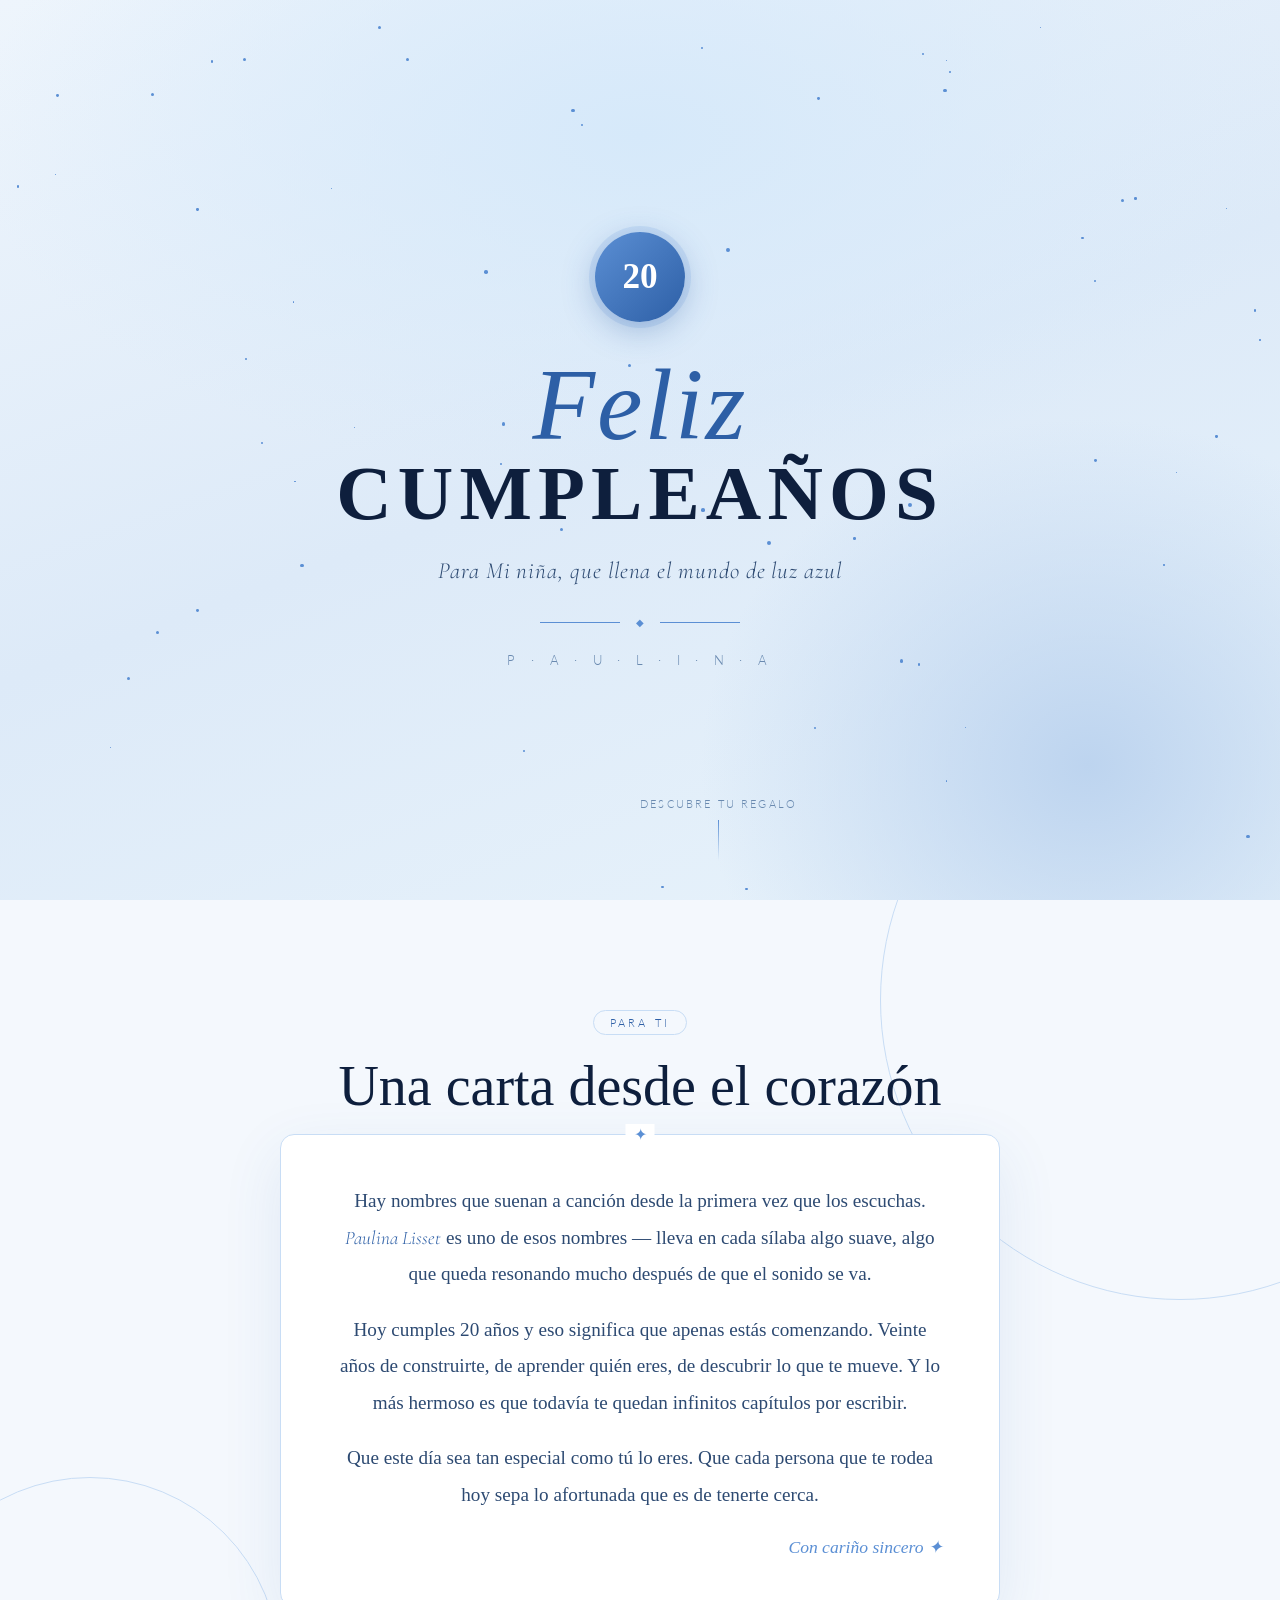
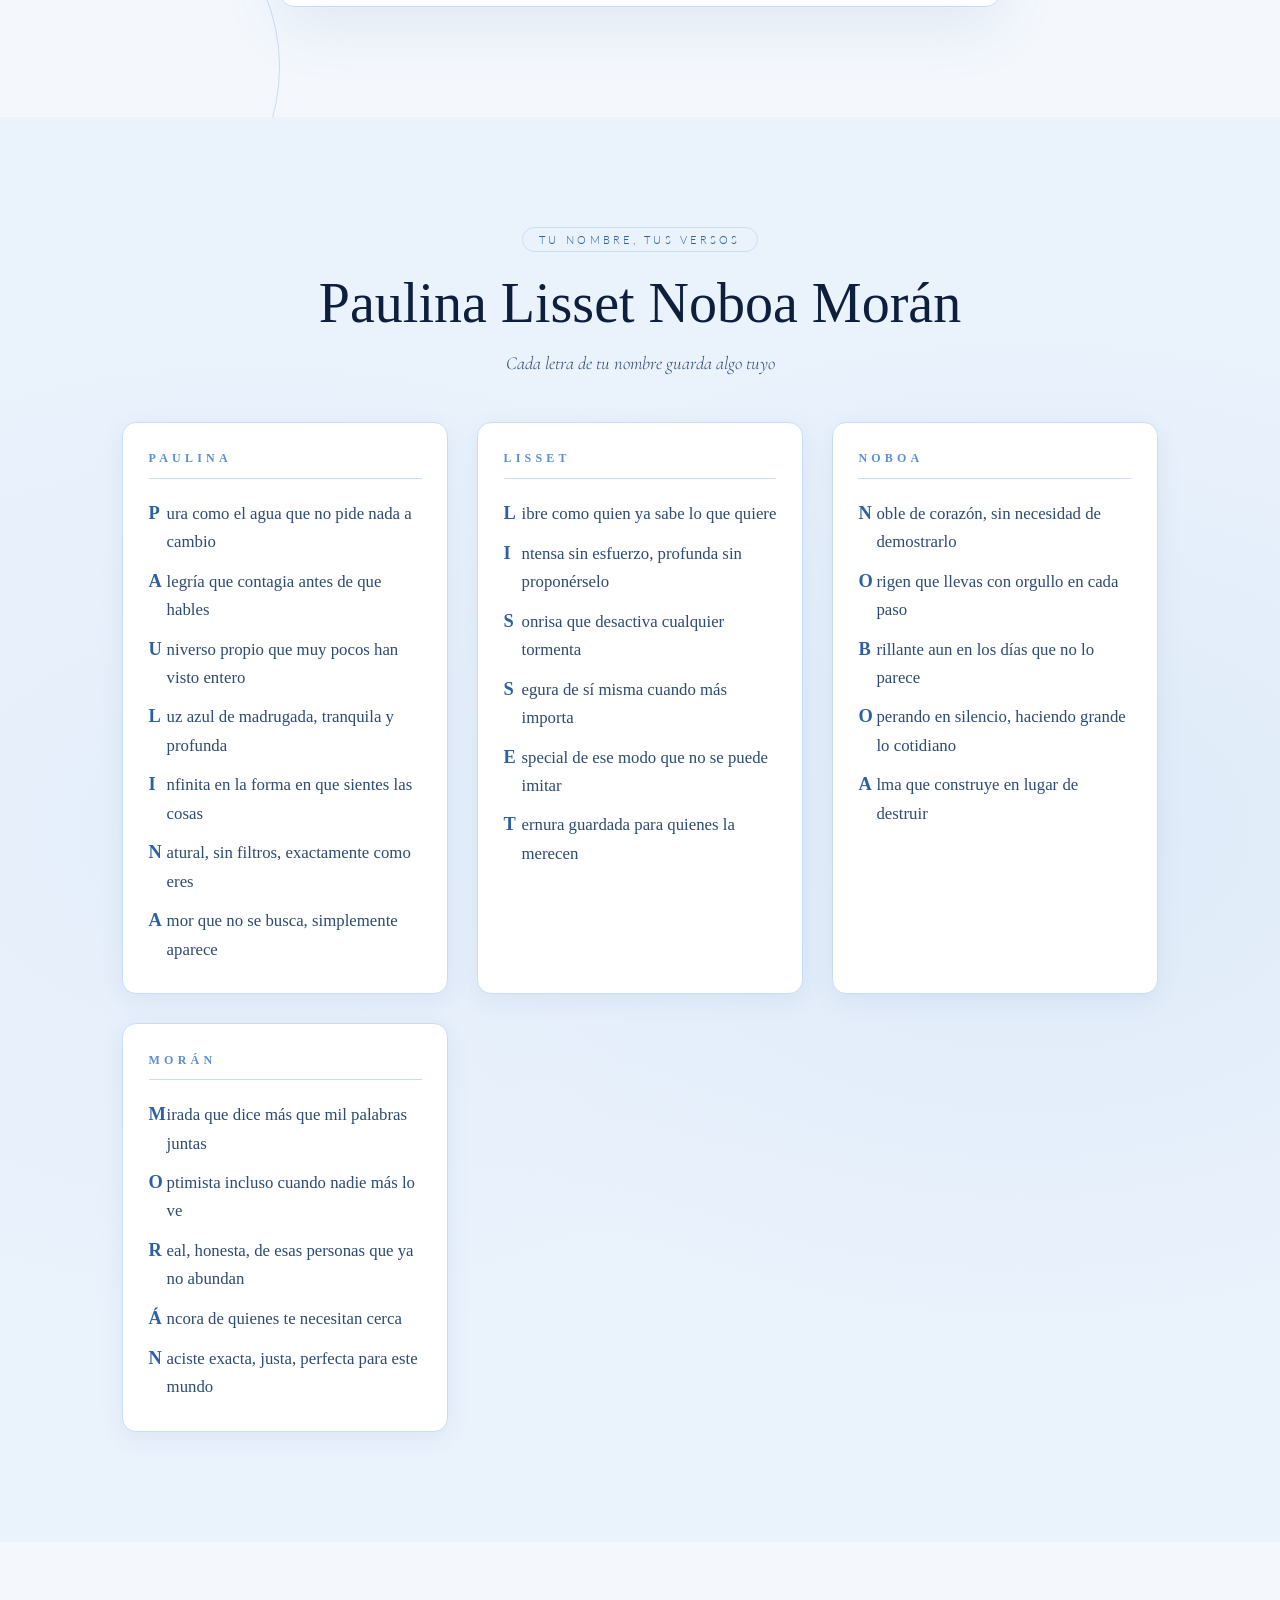
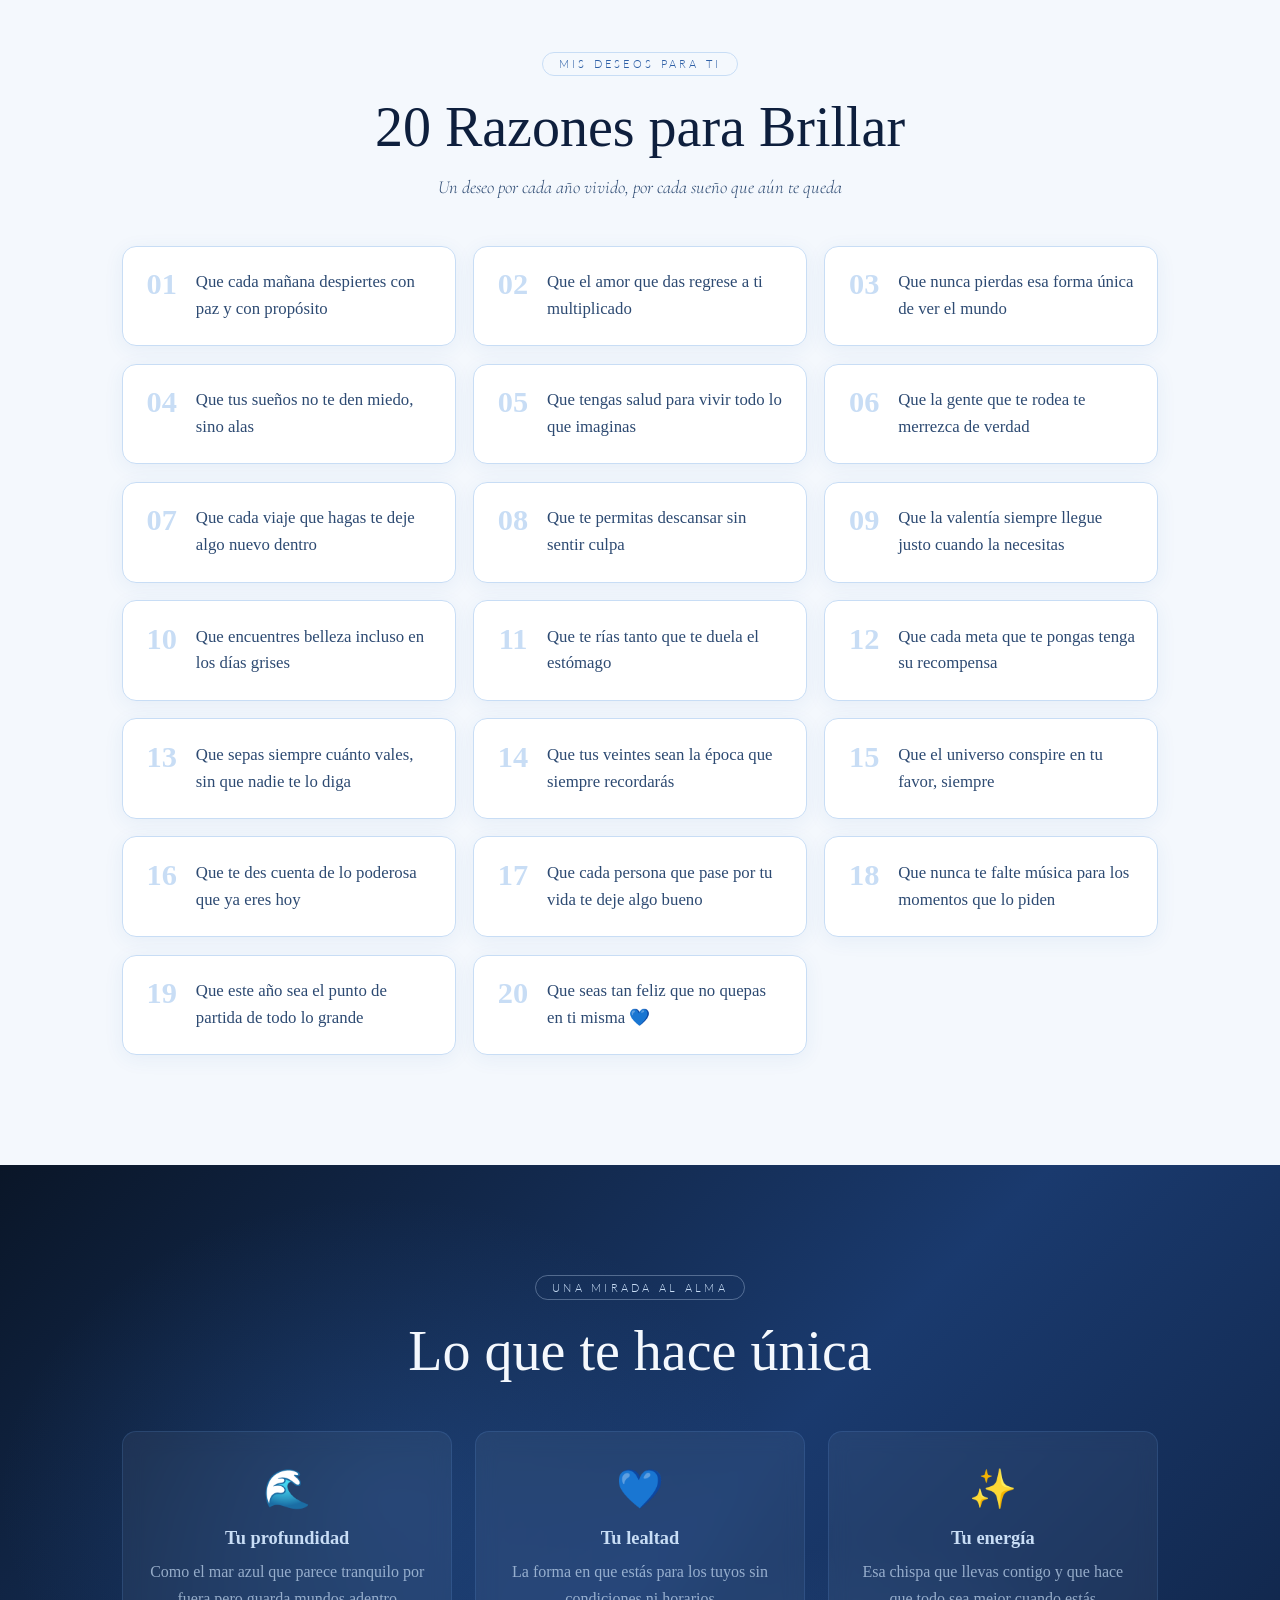
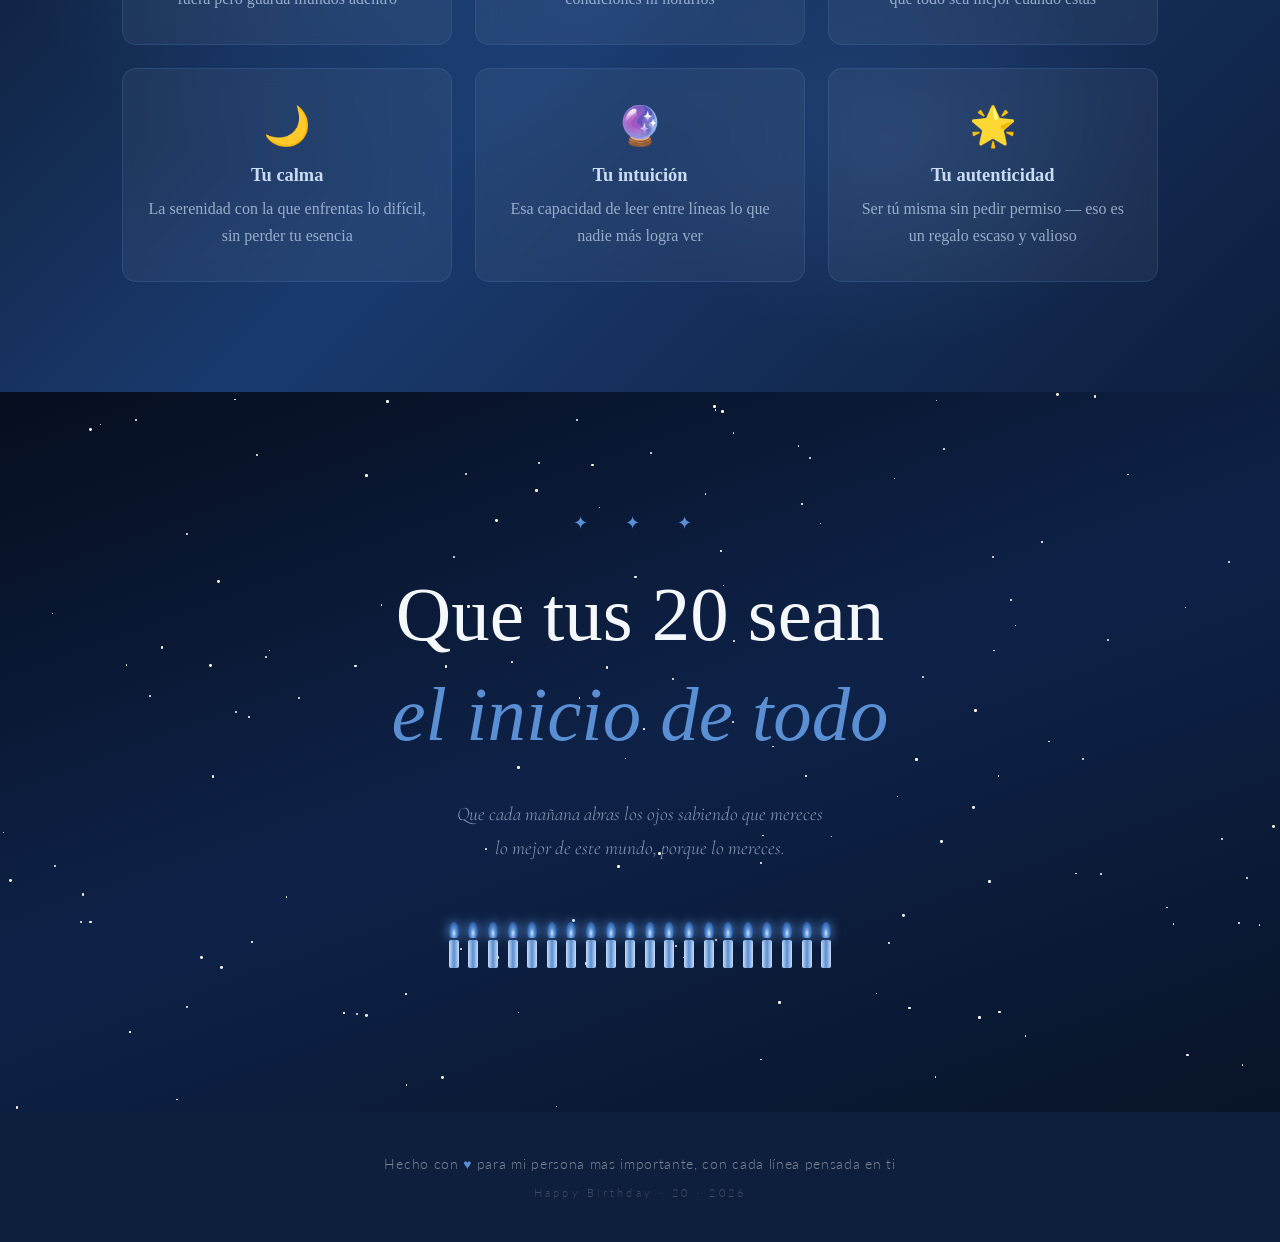
==== commit 7ceab851: "Update birthday message for Paulina" ====
--- a/index.html
+++ b/index.html
@@ -3,7 +3,7 @@
 <head>
   <meta charset="UTF-8"/>
   <meta name="viewport" content="width=device-width, initial-scale=1.0"/>
-  <title>Feliz Cumpleaños Paulina 💙</title>
+  <title>Feliz Cumpleaños mi amor 💙</title>
   <link rel="icon" href="data:image/svg+xml,<svg xmlns='http://www.w3.org/2000/svg' viewBox='0 0 100 100'><text y='.9em' font-size='90'>💙</text></svg>"/>
   <link href="https://fonts.googleapis.com/css2?family=Cormorant+Garamond:ital,wght@0,300;0,400;1,300;1,400&family=Playfair+Display:ital,wght@0,400;0,700;1,400&family=Lato:wght@300;400&display=swap" rel="stylesheet"/>
   <link rel="stylesheet" href="paulina.css"/>
@@ -22,7 +22,7 @@
         <span class="italic-line">Feliz</span>
         <span class="bold-line">Cumpleaños</span>
       </h1>
-      <p class="hero-subtitle">Para Paulina Lisset, que llena el mundo de luz azul</p>
+      <p class="hero-subtitle">Para Mi niña, que llena el mundo de luz azul</p>
       <div class="hero-divider">
         <span class="line"></span>
         <span class="diamond">◆</span>
@@ -190,13 +190,12 @@
         lo mejor de este mundo, porque lo mereces.
       </p>
       <div class="candles" id="candles"></div>
-      <p class="final-wish">Pide un deseo, Paulina 🎂</p>
     </div>
   </section>
 
   <!-- FOOTER -->
   <footer class="footer">
-    <p>Hecho con <span class="heart">♥</span> para Paulina Lisset, con cada línea pensada en ti</p>
+    <p>Hecho con <span class="heart">♥</span> para mi persona mas importante, con cada línea pensada en ti</p>
     <p class="footer-sub">Happy Birthday · 20 · 2026</p>
   </footer>
 
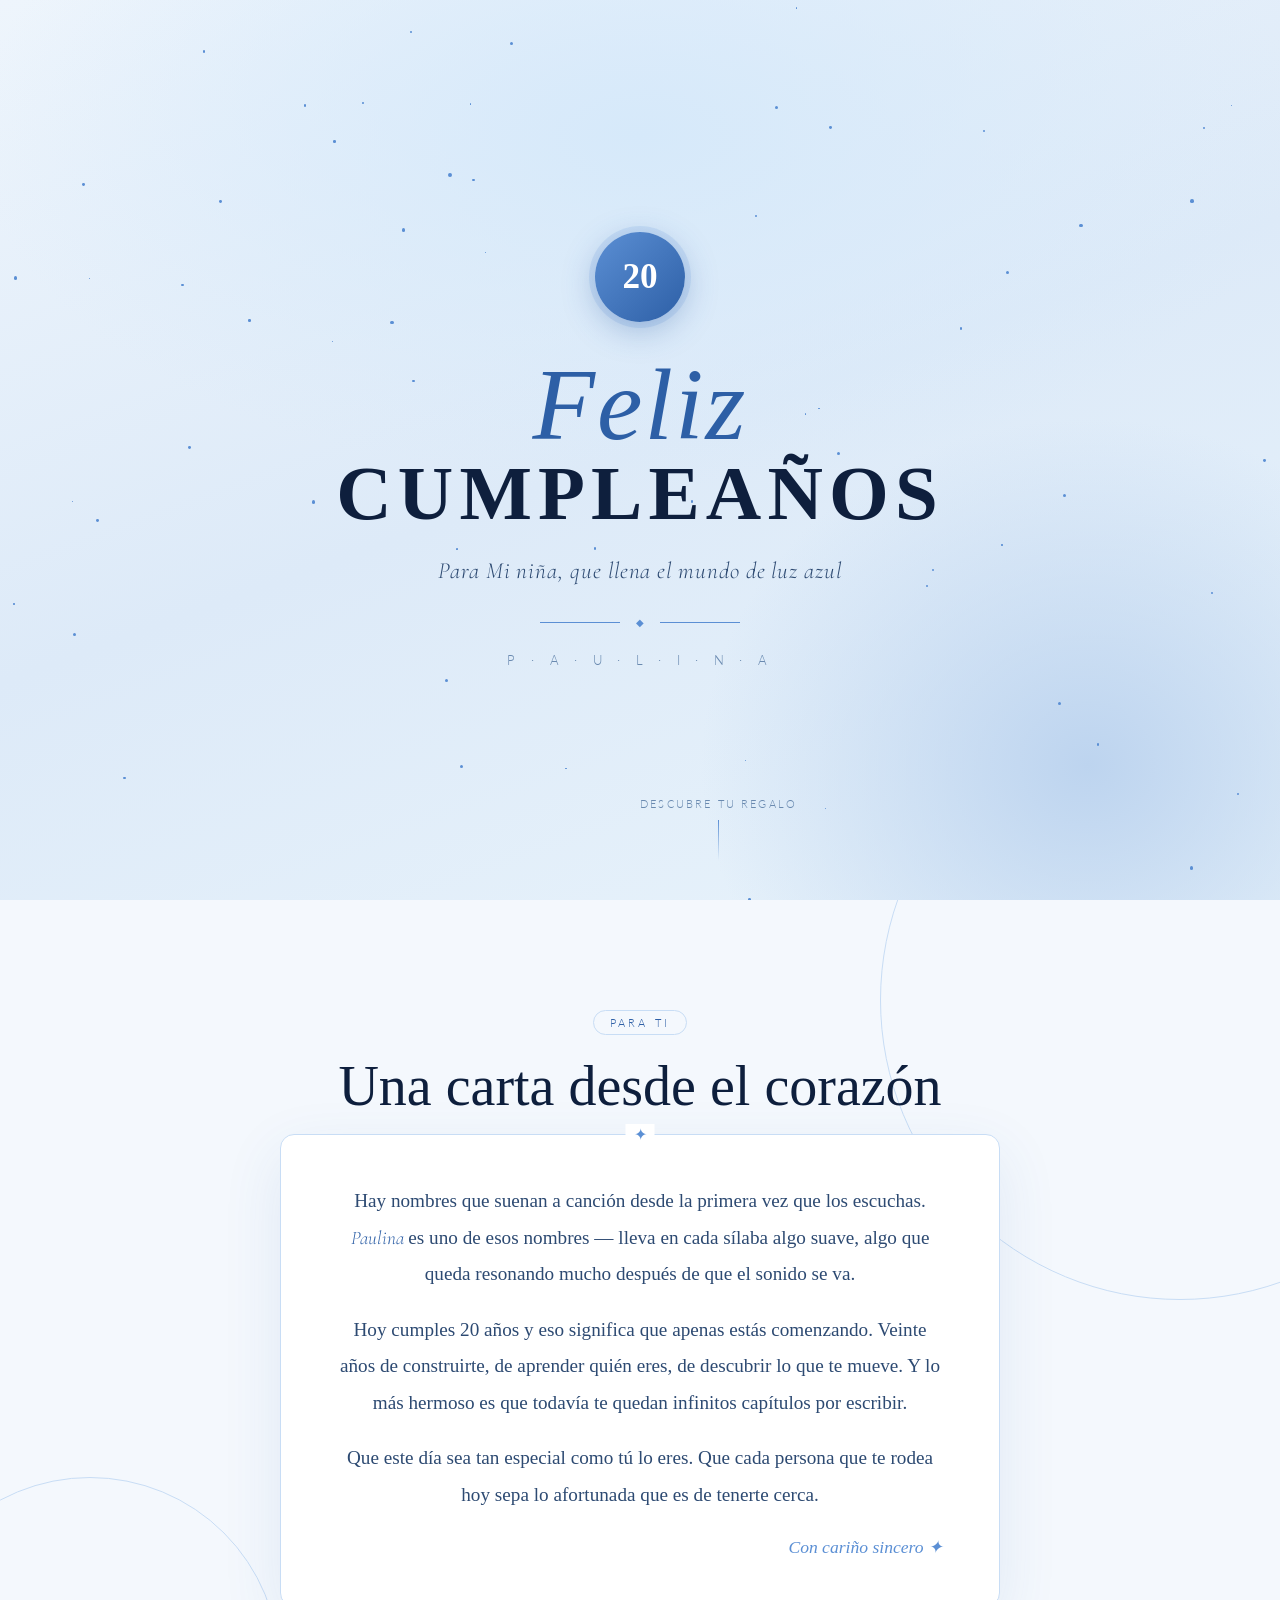
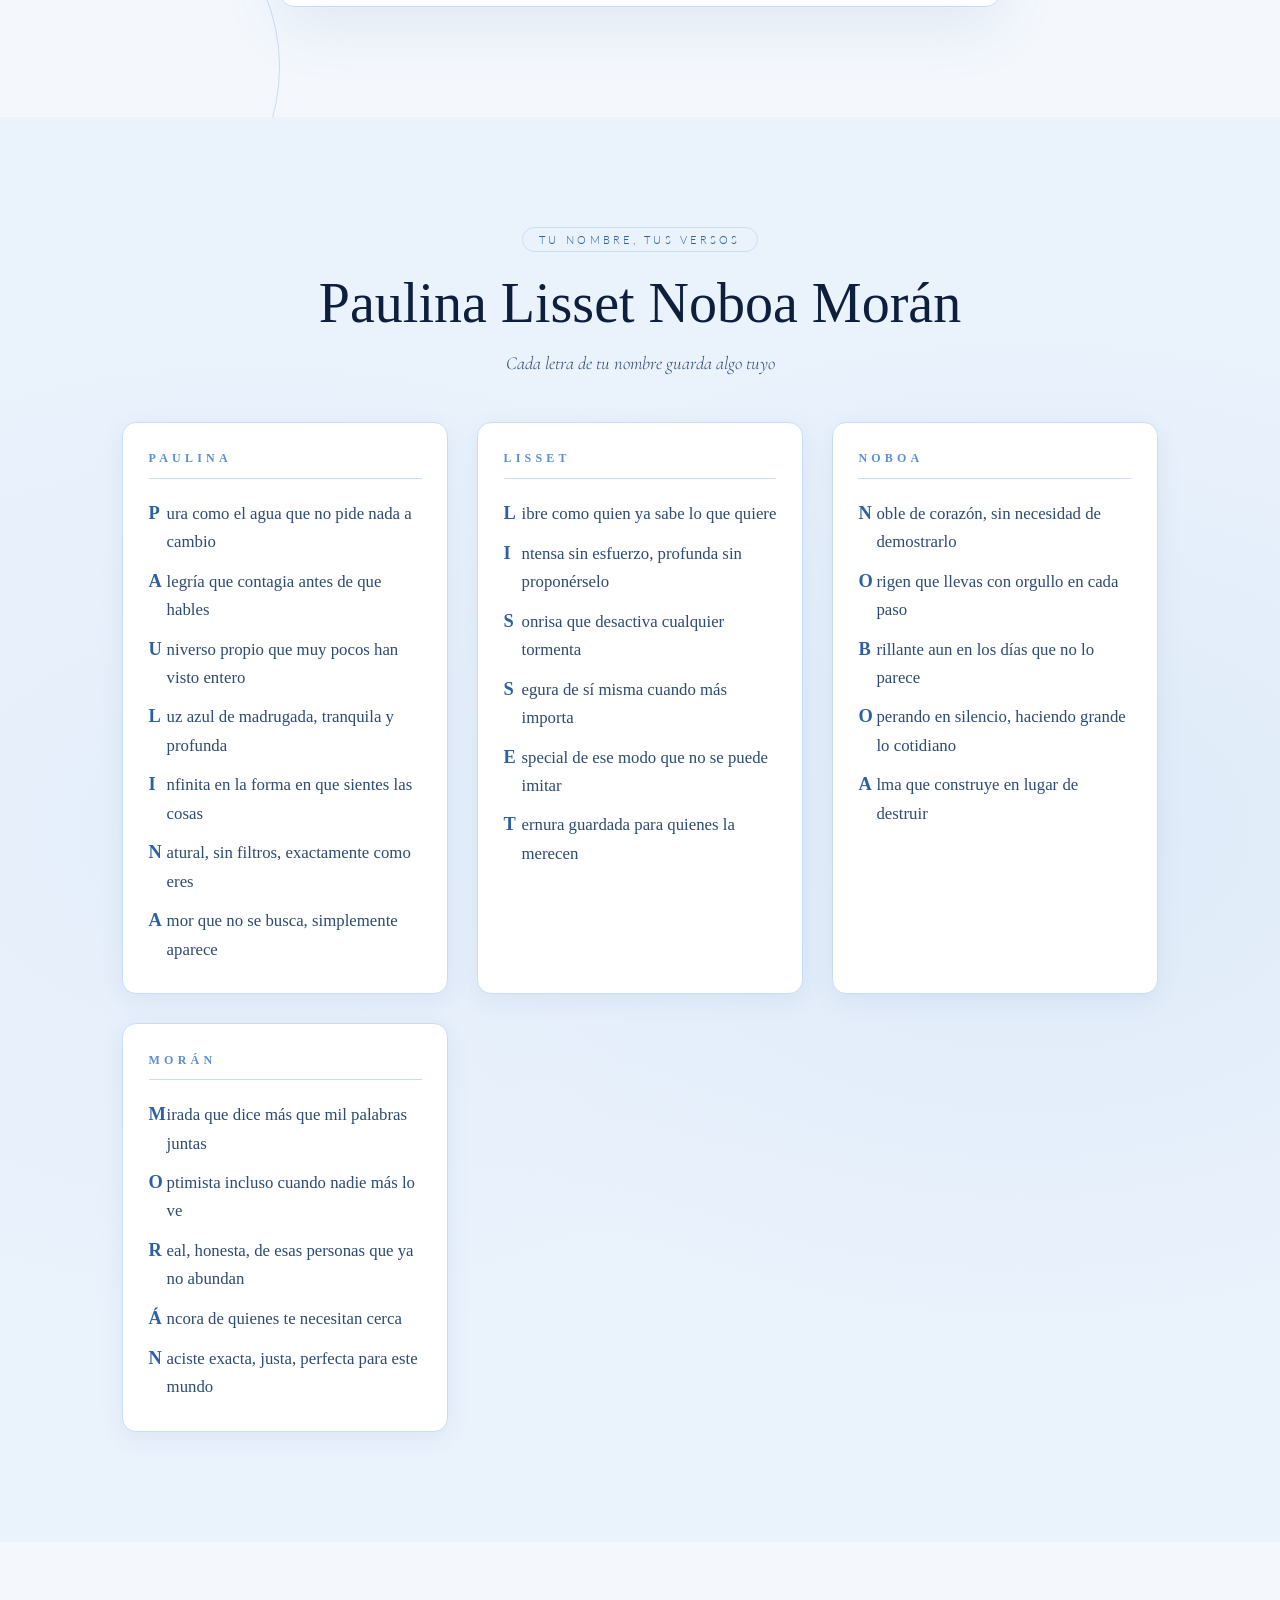
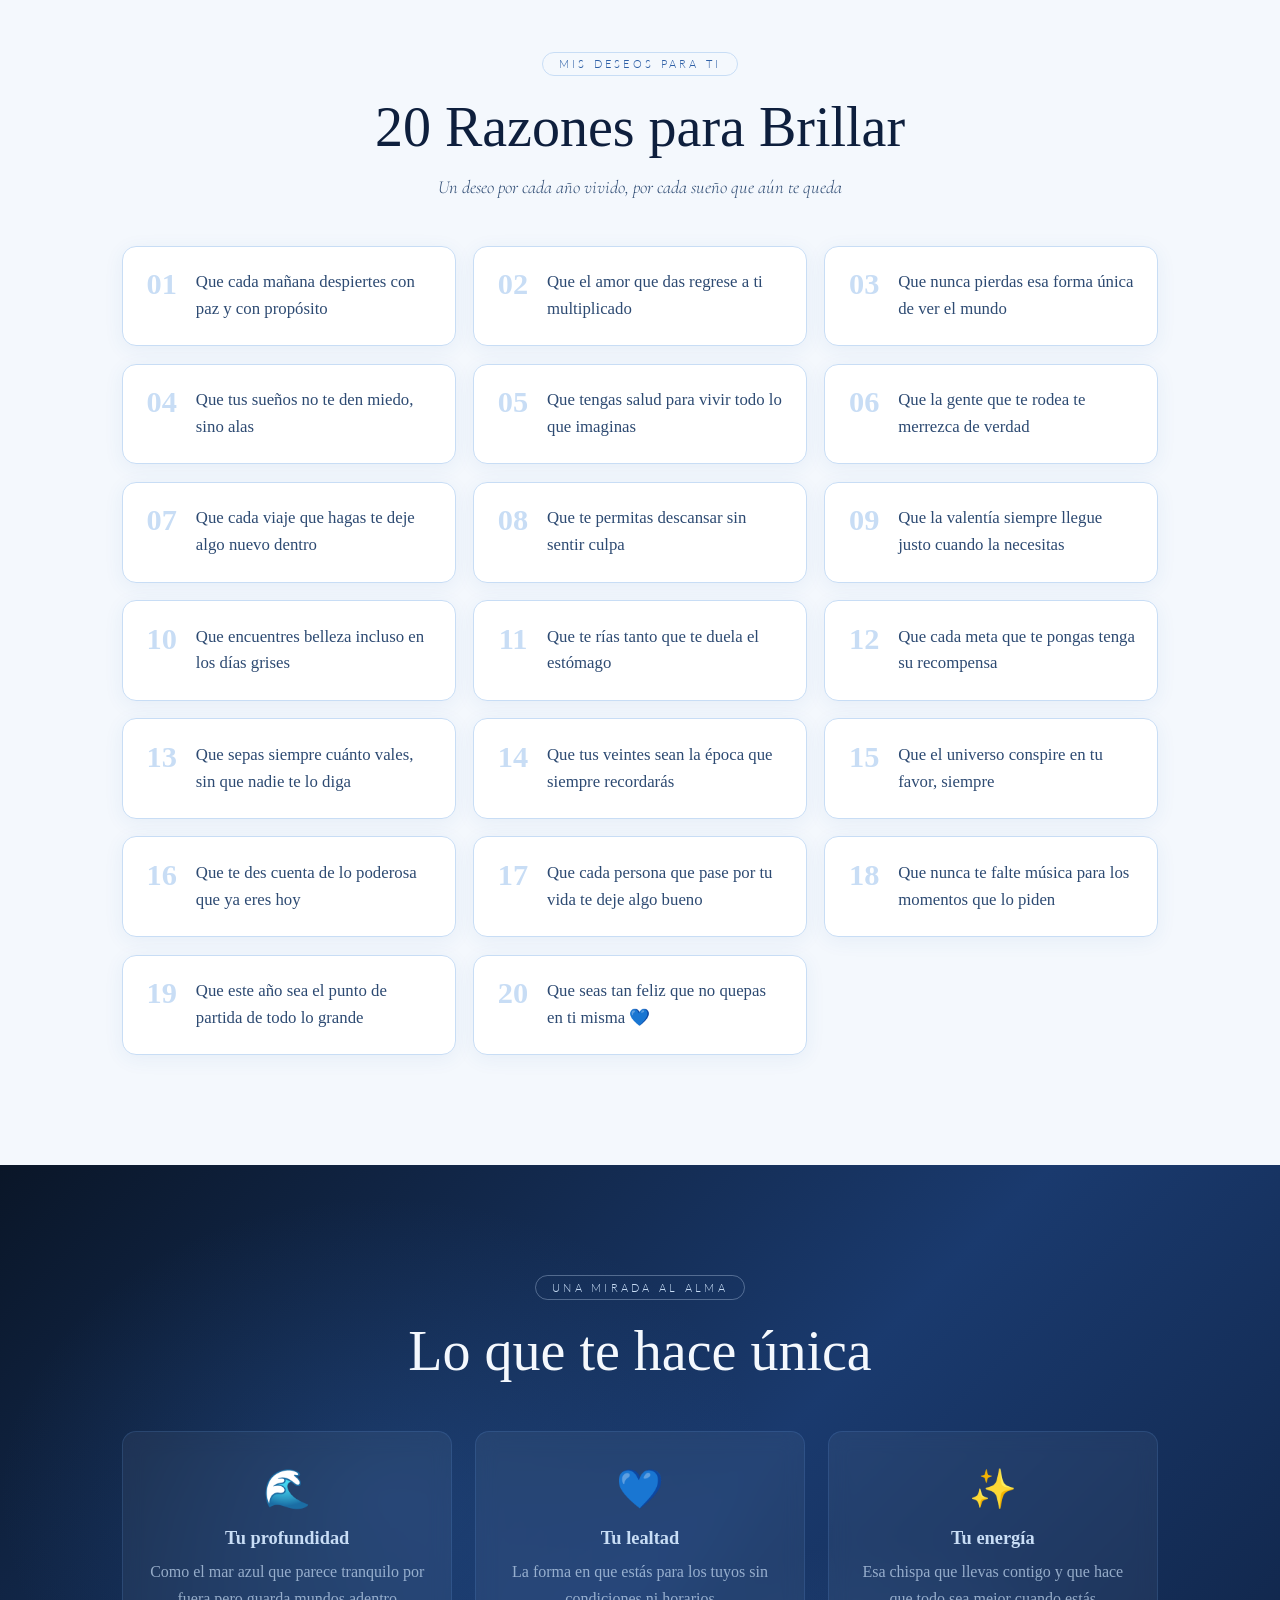
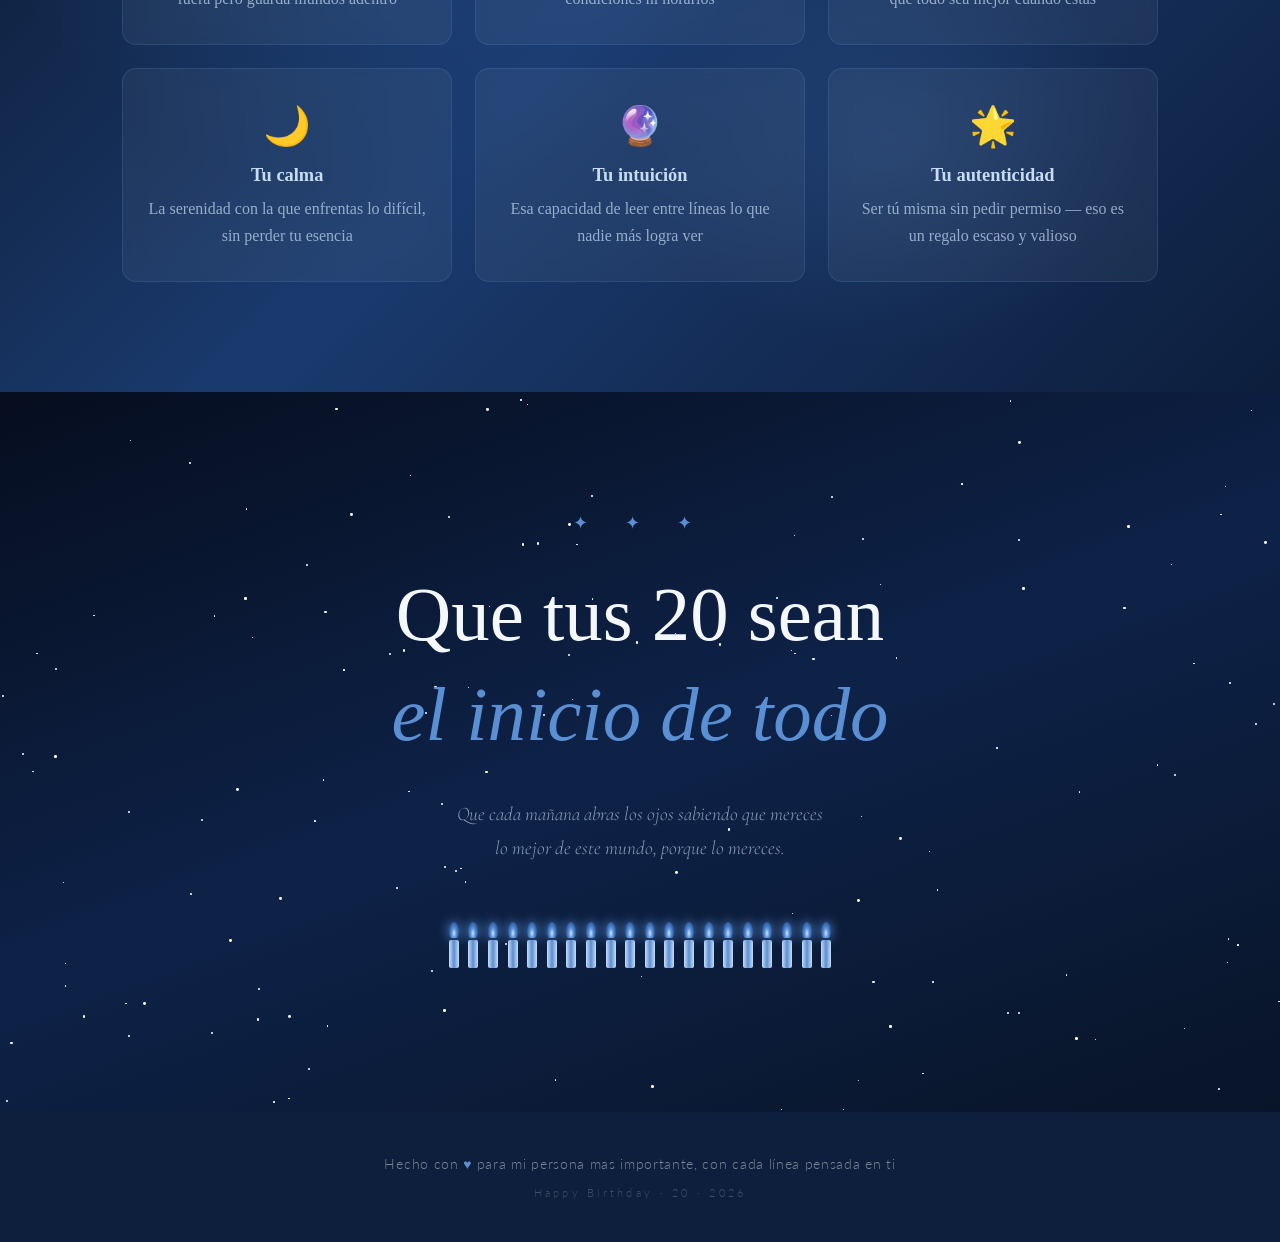
==== commit 3664a767: "Correct name formatting in index.html" ====
--- a/index.html
+++ b/index.html
@@ -47,7 +47,7 @@
         <div class="carta">
           <p class="carta-text">
             Hay nombres que suenan a canción desde la primera vez que los escuchas.
-            <em>Paulina Lisset</em> es uno de esos nombres — lleva en cada sílaba algo suave,
+            <em>Paulina</em> es uno de esos nombres — lleva en cada sílaba algo suave,
             algo que queda resonando mucho después de que el sonido se va.
           </p>
           <p class="carta-text">
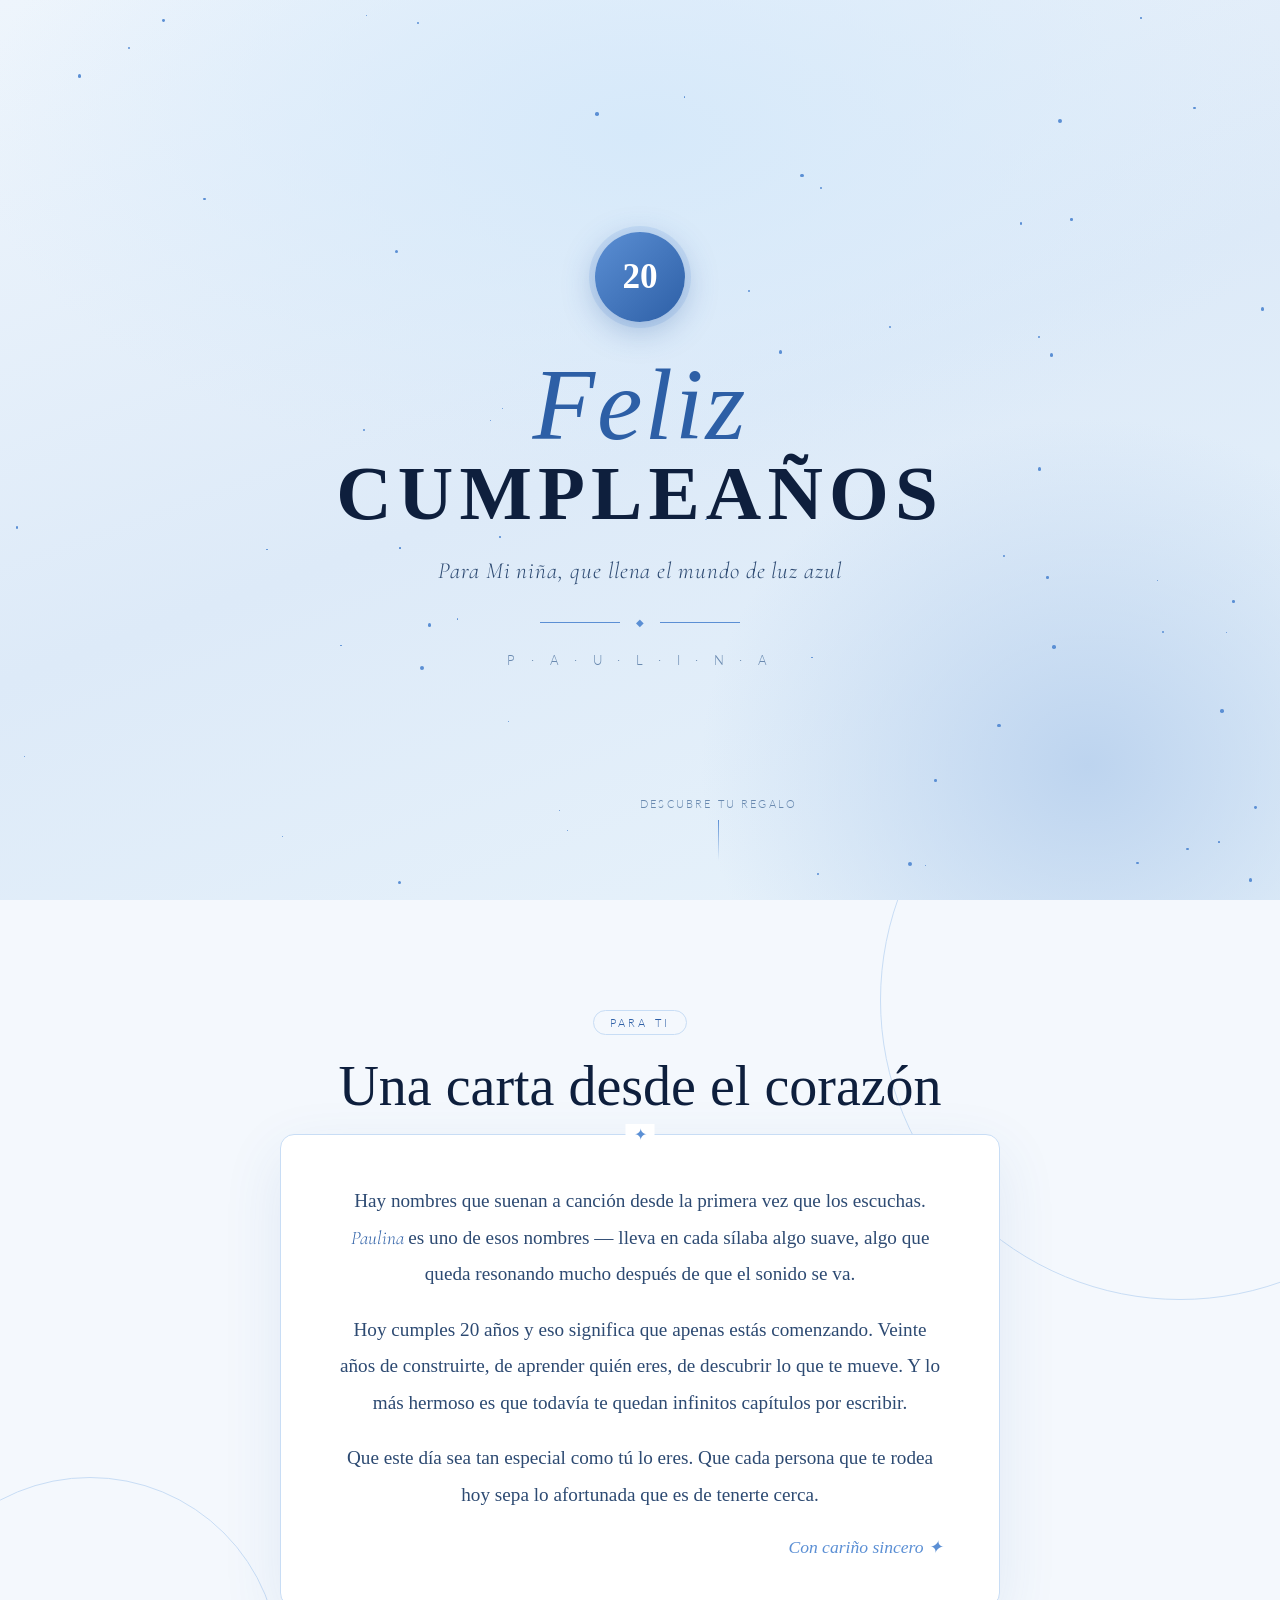
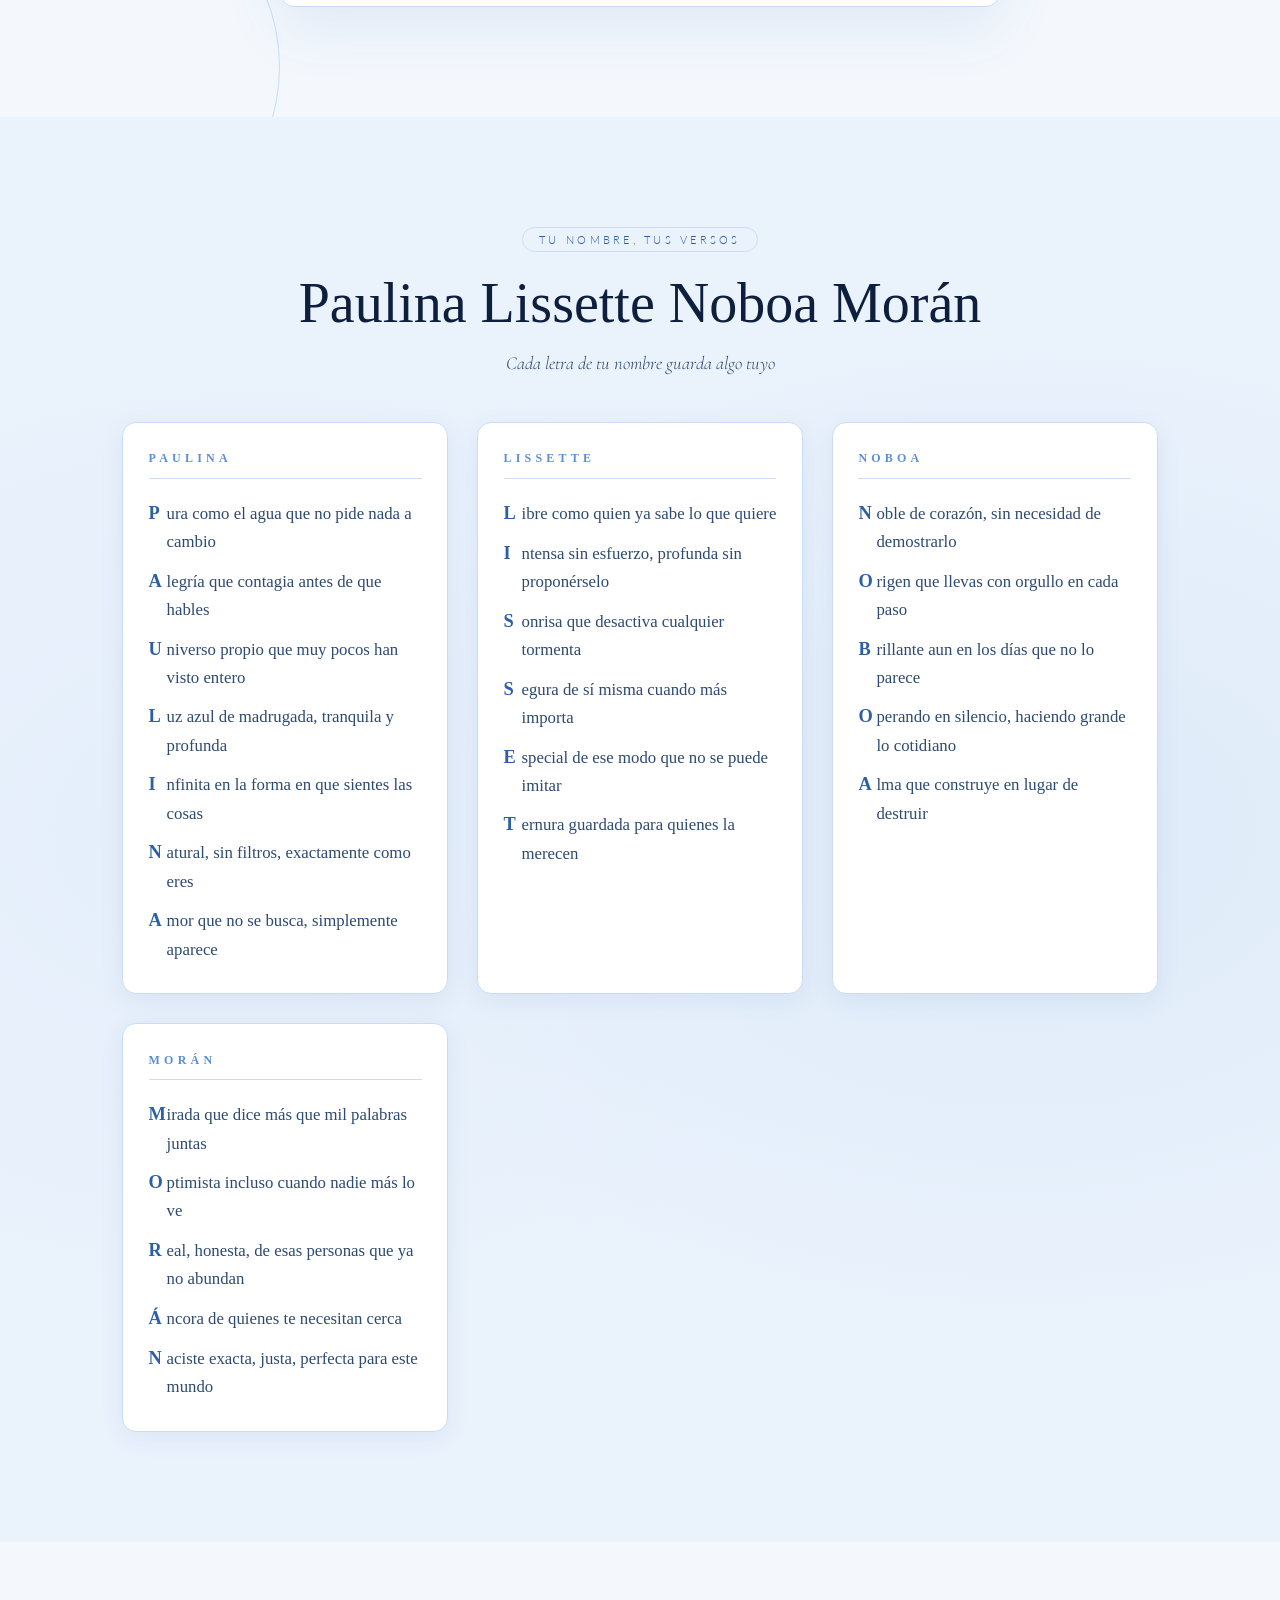
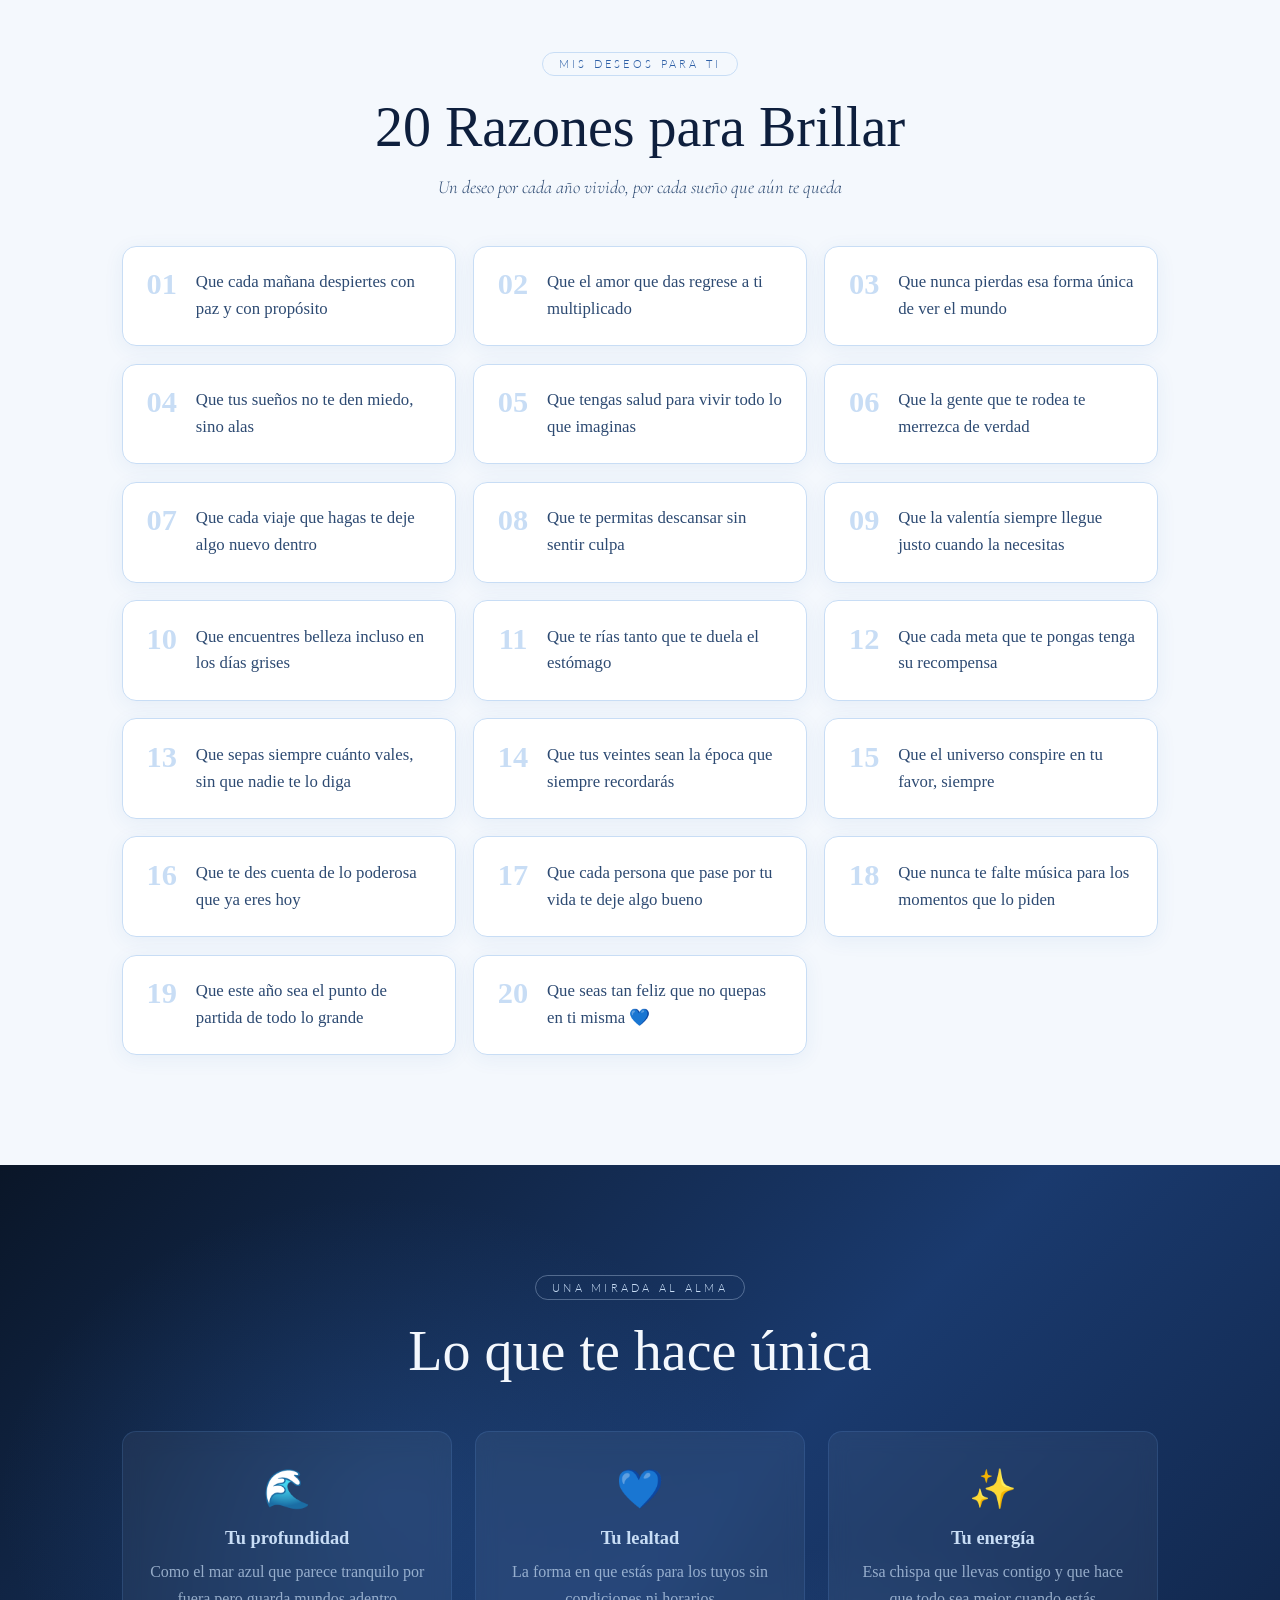
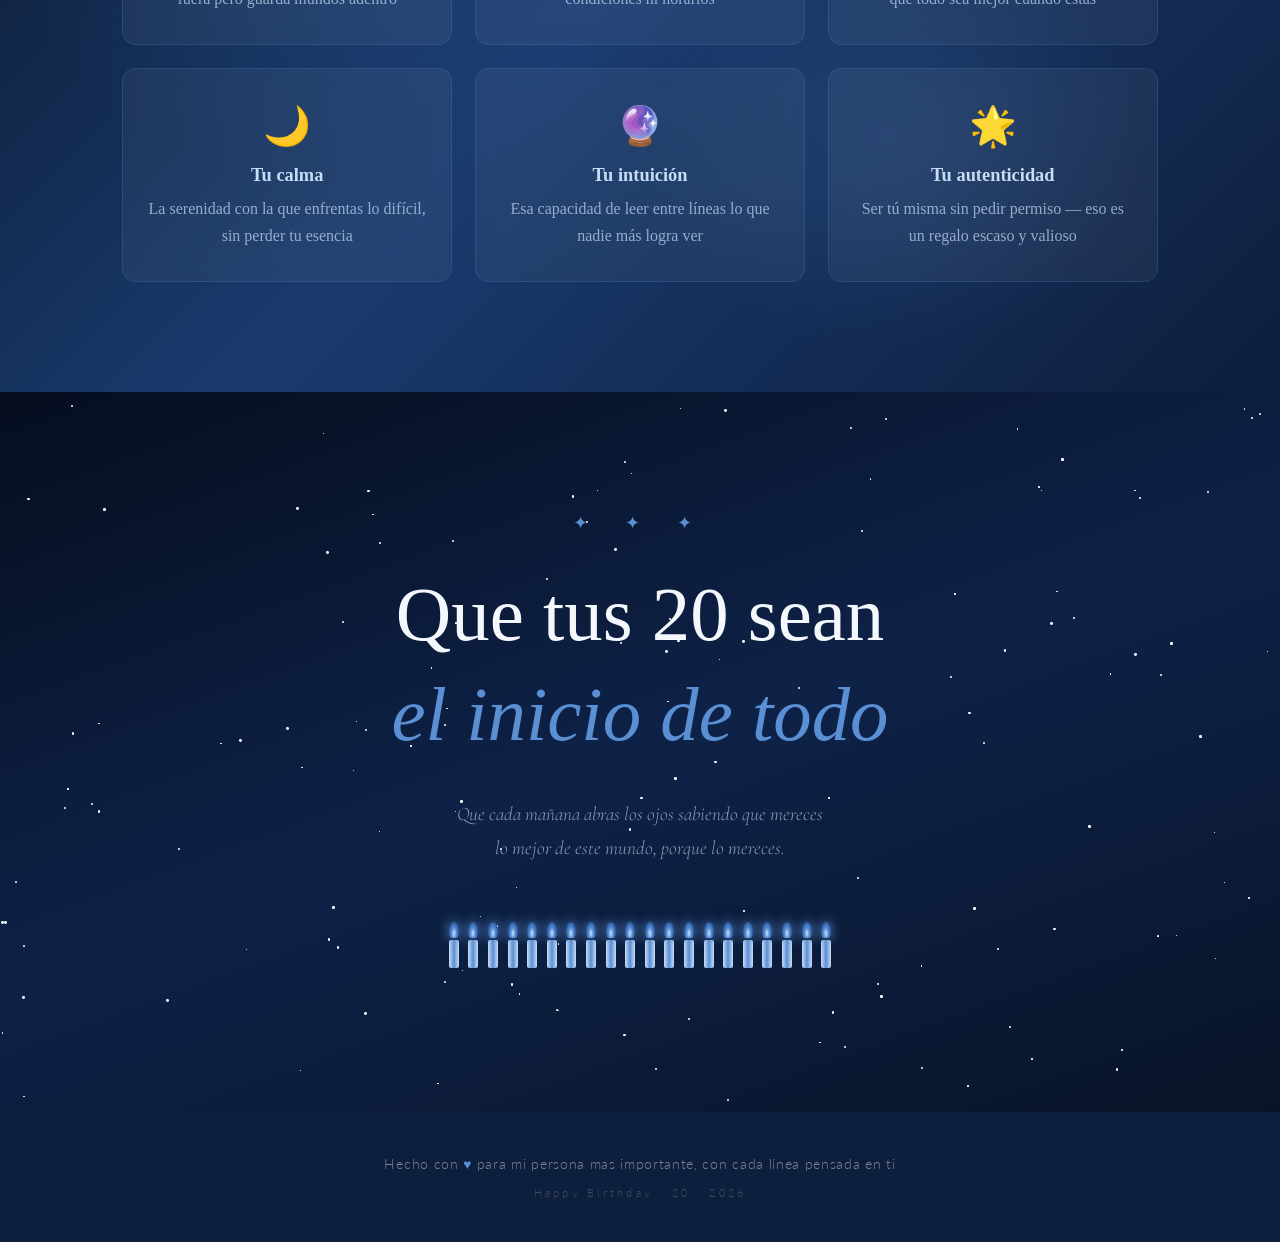
==== commit 1f0259a9: "Rename paulina.html to index.html" ====
--- a/index.html
+++ b/index.html
@@ -3,7 +3,7 @@
 <head>
   <meta charset="UTF-8"/>
   <meta name="viewport" content="width=device-width, initial-scale=1.0"/>
-  <title>Feliz Cumpleaños mi amor 💙</title>
+  <title>Feliz Cumpleaños Mi amor 💙</title>
   <link rel="icon" href="data:image/svg+xml,<svg xmlns='http://www.w3.org/2000/svg' viewBox='0 0 100 100'><text y='.9em' font-size='90'>💙</text></svg>"/>
   <link href="https://fonts.googleapis.com/css2?family=Cormorant+Garamond:ital,wght@0,300;0,400;1,300;1,400&family=Playfair+Display:ital,wght@0,400;0,700;1,400&family=Lato:wght@300;400&display=swap" rel="stylesheet"/>
   <link rel="stylesheet" href="paulina.css"/>
@@ -69,7 +69,7 @@
   <section class="acrostico">
     <div class="section-inner">
       <div class="label-tag">Tu nombre, tus versos</div>
-      <h2 class="section-title">Paulina Lisset Noboa Morán</h2>
+      <h2 class="section-title">Paulina Lissette Noboa Morán</h2>
       <p class="section-desc">Cada letra de tu nombre guarda algo tuyo</p>
 
       <div class="acrostico-grid">
@@ -88,7 +88,7 @@
         </div>
 
         <div class="acrostico-grupo">
-          <h3 class="grupo-titulo">LISSET</h3>
+          <h3 class="grupo-titulo">LISSETTE</h3>
           <div class="verso-list">
             <div class="verso-item"><span class="vi">L</span><span class="vr">ibre como quien ya sabe lo que quiere</span></div>
             <div class="verso-item"><span class="vi">I</span><span class="vr">ntensa sin esfuerzo, profunda sin proponérselo</span></div>
--- a/paulina.css
+++ b/paulina.css
@@ -1,5 +1,5 @@
 /* ================================================
-   PAULINA LISSET — paulina.css
+   PAULINA LISSETTE — paulina.css
    Paleta: Azul profundo · Zafiro · Celeste · Plata · Blanco
    ================================================ */
 
